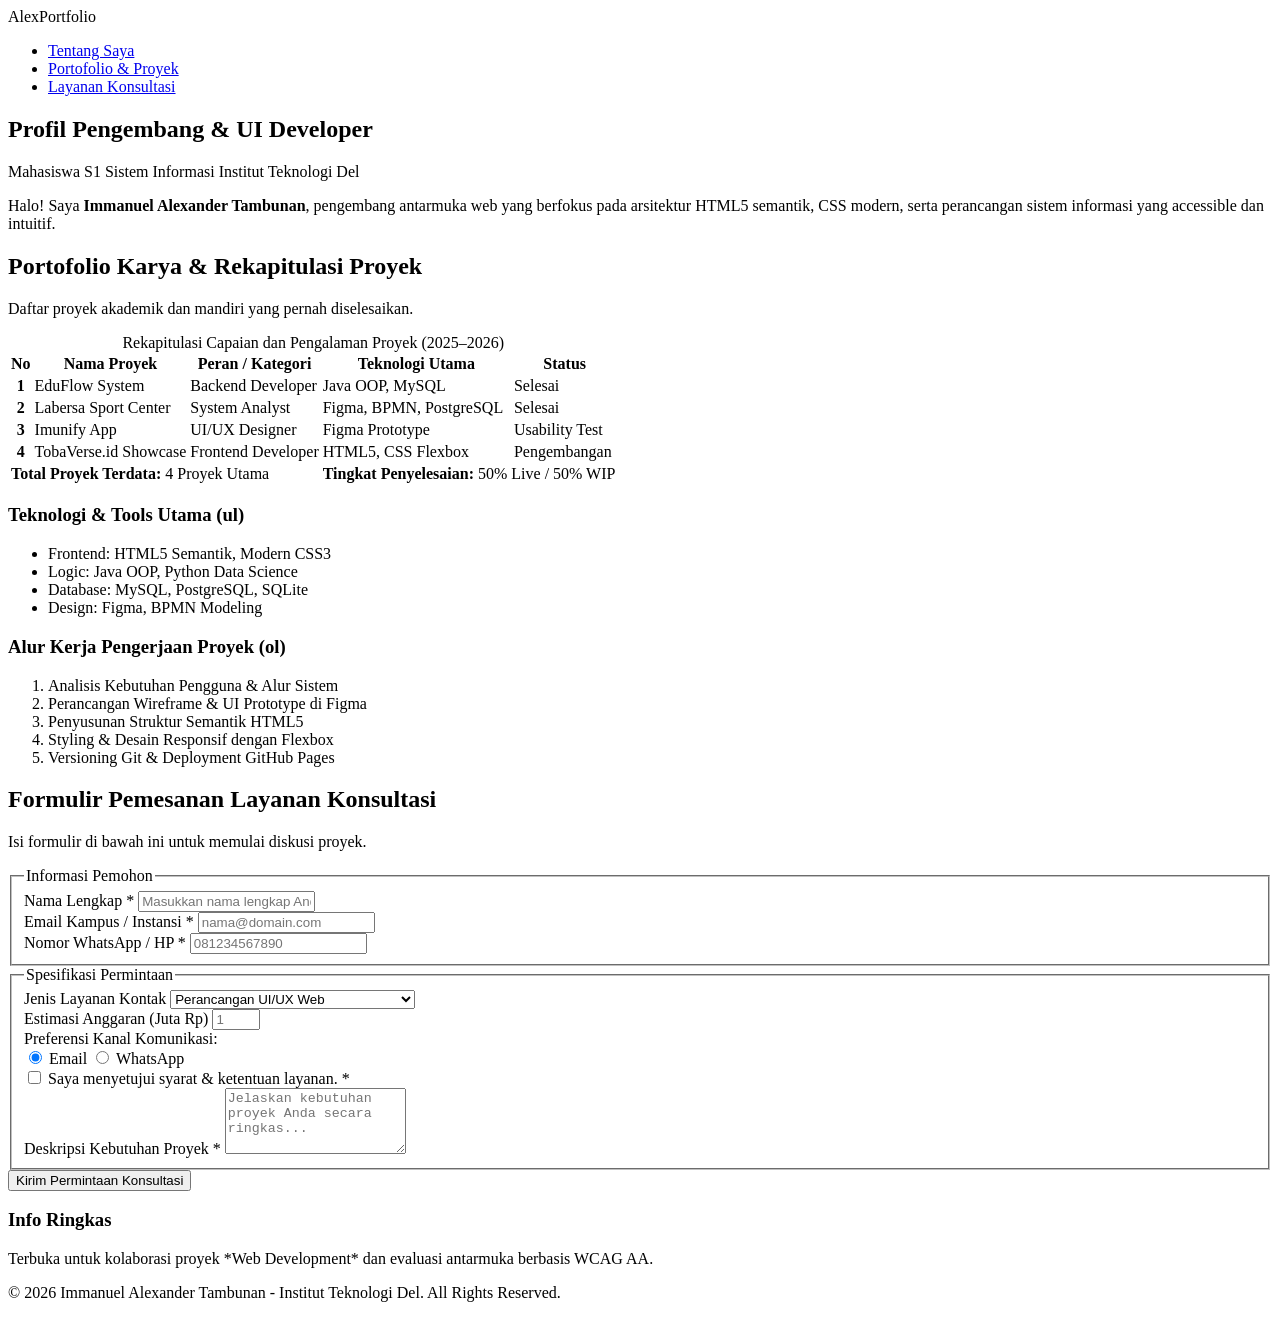
==== tugas/index.html @ 3a01b542 "push" ====
<!DOCTYPE html>
<html lang="id">
<head>
  <meta charset="UTF-8">
  <meta name="viewport" content="width=device-width, initial-scale=1.0">
  <title>Portofolio &amp; Layanan Interaktif | Immanuel Alexander Tambunan</title>
  <link rel="stylesheet" href="style.css">
</head>
<body>

  <!-- HEADER & NAVIGASI SEMANTIK -->
  <header class="main-header">
    <div class="logo">AlexPortfolio</div>
    <nav class="navbar">
      <ul>
        <li><a href="#about">Tentang Saya</a></li>
        <li><a href="#portfolio">Portofolio &amp; Proyek</a></li>
        <li><a href="#services">Layanan Konsultasi</a></li>
      </ul>
    </nav>
  </header>

  <div class="content-wrapper">
    <!-- MAIN CONTENT AREA -->
    <main class="main-content">

      <!-- SECTION 1: TENTANG SAYA -->
      <section id="about" class="section-card">
        <header class="section-header">
          <h1 class="section-title">Profil Pengembang &amp; UI Developer</h1>
          <p class="section-subtitle">Mahasiswa S1 Sistem Informasi Institut Teknologi Del</p>
        </header>
        <div class="about-body">
          <p>Halo! Saya <strong>Immanuel Alexander Tambunan</strong>, pengembang antarmuka web yang berfokus pada arsitektur HTML5 semantik, CSS modern, serta perancangan sistem informasi yang accessible dan intuitif.</p>
        </div>
      </section>

      <!-- SECTION 2: PORTOFOLIO & TABEL SEMANTIK -->
      <section id="portfolio" class="section-card">
        <header class="section-header">
          <h2 class="section-title">Portofolio Karya &amp; Rekapitulasi Proyek</h2>
          <p class="section-subtitle">Daftar proyek akademik dan mandiri yang pernah diselesaikan.</p>
        </header>

        <!-- TABEL DATA SEMANTIK LENGKAP -->
        <div class="table-container">
          <table class="data-table">
            <caption>Rekapitulasi Capaian dan Pengalaman Proyek (2025–2026)</caption>
            <thead>
              <tr>
                <th scope="col" class="col-center">No</th>
                <th scope="col">Nama Proyek</th>
                <th scope="col">Peran / Kategori</th>
                <th scope="col">Teknologi Utama</th>
                <th scope="col" class="col-center">Status</th>
              </tr>
            </thead>
            <tbody>
              <tr>
                <th scope="row" class="col-center">1</th>
                <td class="font-bold">EduFlow System</td>
                <td>Backend Developer</td>
                <td>Java OOP, MySQL</td>
                <td class="col-center"><span class="badge badge-success">Selesai</span></td>
              </tr>
              <tr>
                <th scope="row" class="col-center">2</th>
                <td class="font-bold">Labersa Sport Center</td>
                <td>System Analyst</td>
                <td>Figma, BPMN, PostgreSQL</td>
                <td class="col-center"><span class="badge badge-success">Selesai</span></td>
              </tr>
              <tr>
                <th scope="row" class="col-center">3</th>
                <td class="font-bold">Imunify App</td>
                <td>UI/UX Designer</td>
                <td>Figma Prototype</td>
                <td class="col-center"><span class="badge badge-warning">Usability Test</span></td>
              </tr>
              <tr>
                <th scope="row" class="col-center">4</th>
                <td class="font-bold">TobaVerse.id Showcase</td>
                <td>Frontend Developer</td>
                <td>HTML5, CSS Flexbox</td>
                <td class="col-center"><span class="badge badge-info">Pengembangan</span></td>
              </tr>
            </tbody>
            <tfoot>
              <tr>
                <td colspan="3"><strong>Total Proyek Terdata:</strong> 4 Proyek Utama</td>
                <td colspan="2" class="text-right"><strong>Tingkat Penyelesaian:</strong> 50% Live / 50% WIP</td>
              </tr>
            </tfoot>
          </table>
        </div>

        <!-- DUA JENIS HTML LISTS -->
        <div class="lists-grid">
          <article class="list-card">
            <h3 class="list-title">Teknologi &amp; Tools Utama (ul)</h3>
            <ul class="tech-tags-list">
              <li><span class="tag-cat">Frontend:</span> HTML5 Semantik, Modern CSS3</li>
              <li><span class="tag-cat">Logic:</span> Java OOP, Python Data Science</li>
              <li><span class="tag-cat">Database:</span> MySQL, PostgreSQL, SQLite</li>
              <li><span class="tag-cat">Design:</span> Figma, BPMN Modeling</li>
            </ul>
          </article>

          <article class="list-card">
            <h3 class="list-title">Alur Kerja Pengerjaan Proyek (ol)</h3>
            <ol class="workflow-step-list">
              <li>Analisis Kebutuhan Pengguna &amp; Alur Sistem</li>
              <li>Perancangan Wireframe &amp; UI Prototype di Figma</li>
              <li>Penyusunan Struktur Semantik HTML5</li>
              <li>Styling &amp; Desain Responsif dengan Flexbox</li>
              <li>Versioning Git &amp; Deployment GitHub Pages</li>
            </ol>
          </article>
        </div>
      </section>

      <!-- SECTION 3: FORMULIR LAYANAN ACCESSIBLE (MIN 6 INPUT) -->
      <section id="services" class="section-card">
        <header class="section-header">
          <h2 class="section-title">Formulir Pemesanan Layanan Konsultasi</h2>
          <p class="section-subtitle">Isi formulir di bawah ini untuk memulai diskusi proyek.</p>
        </header>

        <form class="custom-form" action="#" method="POST">
          <!-- Fieldset 1: Data Identitas -->
          <fieldset class="form-fieldset">
            <legend class="form-legend">Informasi Pemohon</legend>

            <div class="form-group">
              <label for="pemohon-nama" class="form-label">Nama Lengkap <span class="req">*</span></label>
              <input type="text" id="pemohon-nama" name="nama" class="form-control" required placeholder="Masukkan nama lengkap Anda">
            </div>

            <div class="form-group">
              <label for="pemohon-email" class="form-label">Email Kampus / Instansi <span class="req">*</span></label>
              <input type="email" id="pemohon-email" name="email" class="form-control" required placeholder="nama@domain.com">
            </div>

            <div class="form-group">
              <label for="pemohon-tel" class="form-label">Nomor WhatsApp / HP <span class="req">*</span></label>
              <input type="tel" id="pemohon-tel" name="telepon" class="form-control" required placeholder="081234567890">
            </div>
          </fieldset>

          <!-- Fieldset 2: Detail Layanan -->
          <fieldset class="form-fieldset">
            <legend class="form-legend">Spesifikasi Permintaan</legend>

            <div class="form-group">
              <label for="layanan-tipe" class="form-label">Jenis Layanan Kontak</label>
              <select id="layanan-tipe" name="tipe_layanan" class="form-control">
                <option value="uiux">Perancangan UI/UX Web</option>
                <option value="frontend">Pengembangan Frontend HTML/CSS</option>
                <option value="audit">Audit Aksesibilitas WCAG 2.2</option>
              </select>
            </div>

            <div class="form-group">
              <label for="layanan-anggaran" class="form-label">Estimasi Anggaran (Juta Rp)</label>
              <input type="number" id="layanan-anggaran" name="anggaran" class="form-control" min="1" max="50" placeholder="1">
            </div>

            <div class="form-group">
              <span class="form-label">Preferensi Kanal Komunikasi:</span>
              <div class="radio-group">
                <label class="inline-label"><input type="radio" name="kanal" value="email" checked> Email</label>
                <label class="inline-label"><input type="radio" name="kanal" value="whatsapp"> WhatsApp</label>
              </div>
            </div>

            <div class="form-group">
              <label class="inline-label checkbox-label">
                <input type="checkbox" name="persetujuan" required> Saya menyetujui syarat &amp; ketentuan layanan. <span class="req">*</span>
              </label>
            </div>

            <div class="form-group">
              <label for="layanan-pesan" class="form-label">Deskripsi Kebutuhan Proyek <span class="req">*</span></label>
              <textarea id="layanan-pesan" name="pesan" rows="4" class="form-control" required placeholder="Jelaskan kebutuhan proyek Anda secara ringkas..."></textarea>
            </div>
          </fieldset>

          <button type="submit" class="btn-submit">Kirim Permintaan Konsultasi</button>
        </form>
      </section>
    </main>

    <!-- ASIDE SIDEBAR -->
    <aside class="sidebar-card">
      <h3 class="sidebar-title">Info Ringkas</h3>
      <p>Terbuka untuk kolaborasi proyek *Web Development* dan evaluasi antarmuka berbasis WCAG AA.</p>
    </aside>
  </div>

  <!-- FOOTER SEMANTIK -->
  <footer class="main-footer">
    <p>&copy; 2026 Immanuel Alexander Tambunan - Institut Teknologi Del. All Rights Reserved.</p>
  </footer>

</body>
</html>
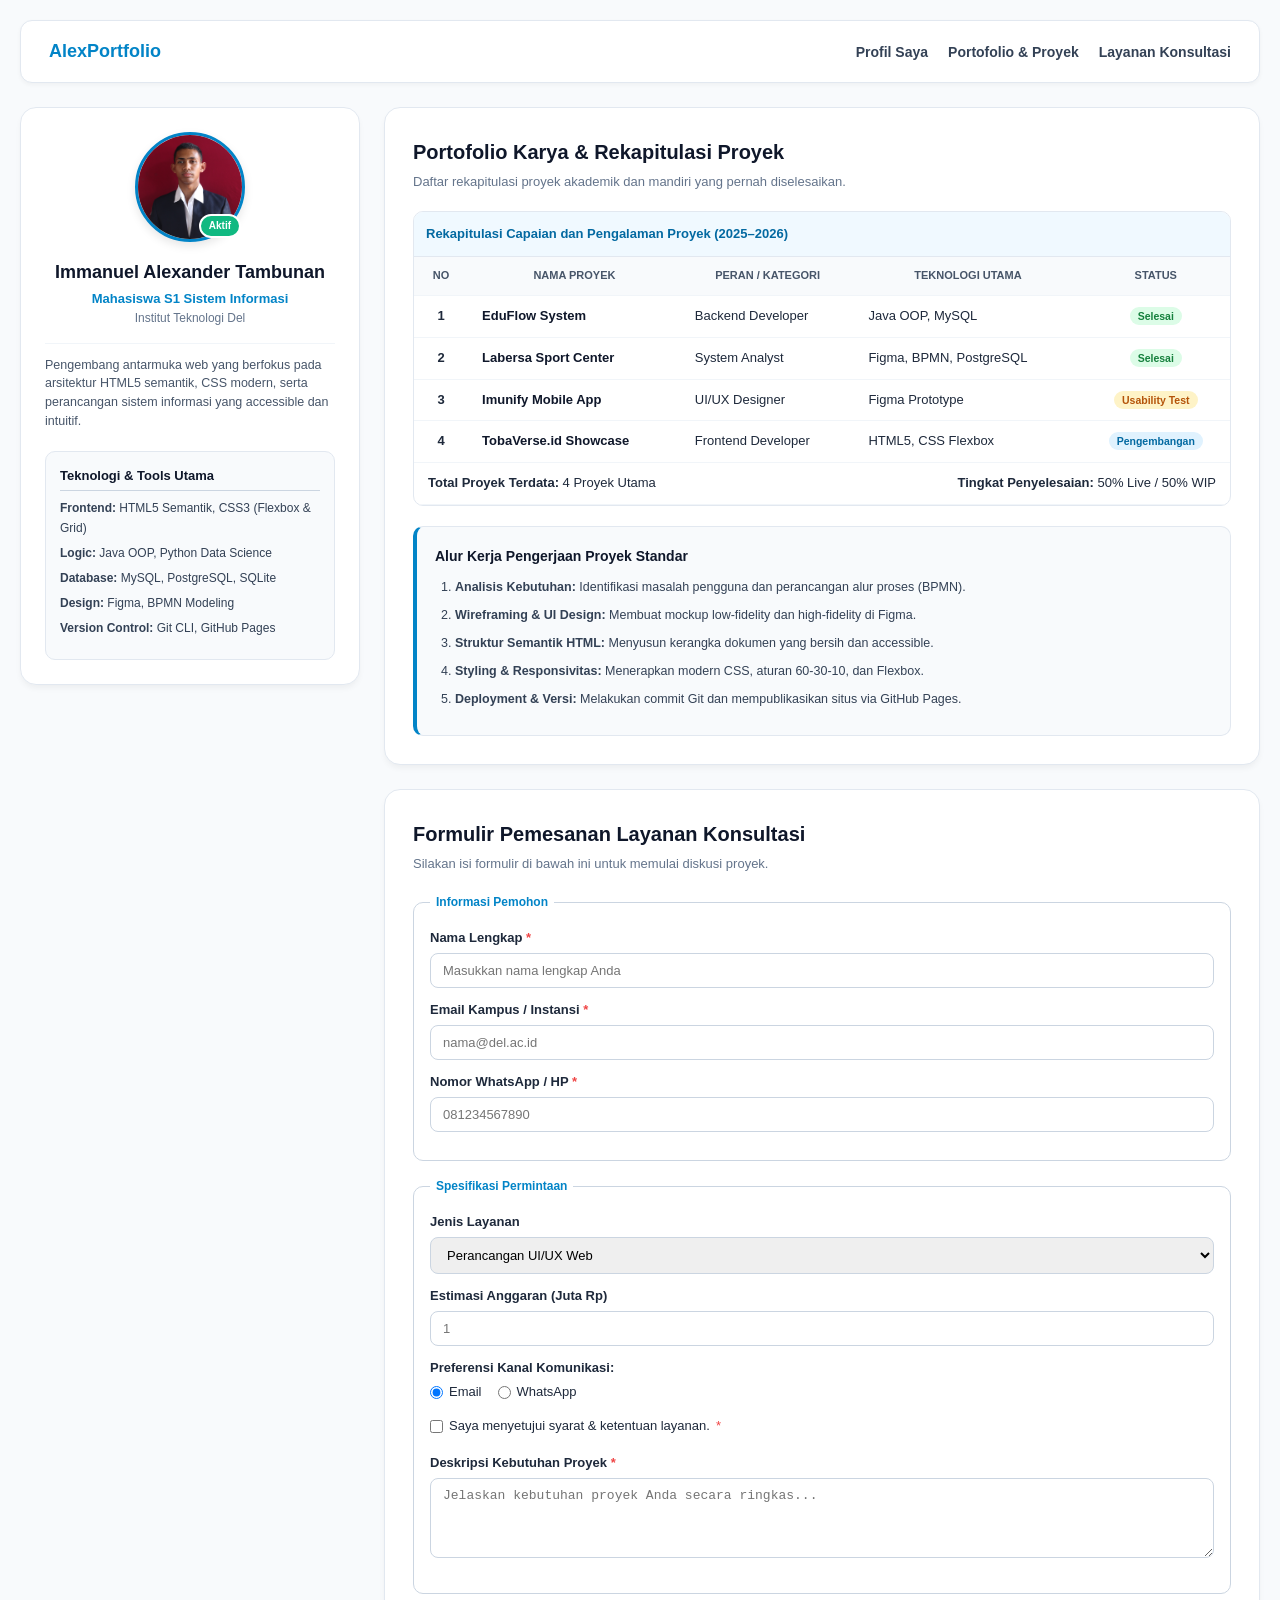
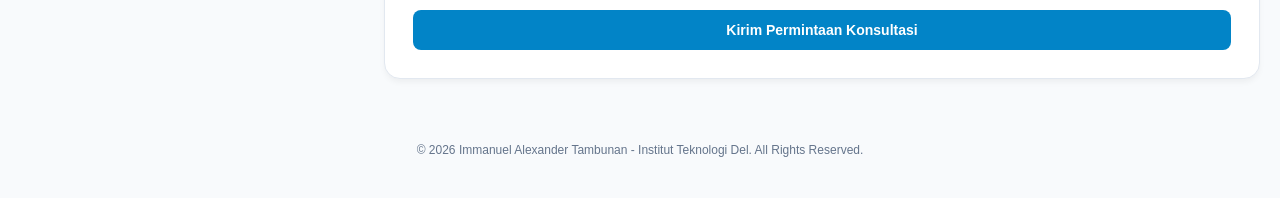
==== commit af45c84f: "push" ====
--- a/tugas/index.html
+++ b/tugas/index.html
@@ -3,7 +3,7 @@
 <head>
   <meta charset="UTF-8">
   <meta name="viewport" content="width=device-width, initial-scale=1.0">
-  <title>Portofolio &amp; Layanan Interaktif | Immanuel Alexander Tambunan</title>
+  <title>Portofolio & Layanan Interaktif | Immanuel Alexander Tambunan</title>
   <link rel="stylesheet" href="style.css">
 </head>
 <body>
@@ -13,36 +13,57 @@
     <div class="logo">AlexPortfolio</div>
     <nav class="navbar">
       <ul>
-        <li><a href="#about">Tentang Saya</a></li>
-        <li><a href="#portfolio">Portofolio &amp; Proyek</a></li>
+        <li><a href="#about">Profil Saya</a></li>
+        <li><a href="#portfolio">Portofolio & Proyek</a></li>
         <li><a href="#services">Layanan Konsultasi</a></li>
       </ul>
     </nav>
   </header>
 
-  <div class="content-wrapper">
-    <!-- MAIN CONTENT AREA -->
+  <!-- DUA KOLOM LAYOUT -->
+  <div class="portfolio-container">
+    
+    <!-- SISI KIRI: PROFIL & FOTO (ASIDE / SIDEBAR) -->
+    <aside id="about" class="profile-sidebar">
+      <div class="profile-card">
+        <div class="profile-avatar-wrapper">
+          <!-- Menggunakan foto dari folder asset -->
+          <img src="../asset/profil.jpg" alt="Foto Profil Immanuel Alexander Tambunan" class="profile-avatar">
+          <span class="status-badge">Aktif</span>
+        </div>
+        <h1 class="profile-name">Immanuel Alexander Tambunan</h1>
+        <p class="profile-role">Mahasiswa S1 Sistem Informasi</p>
+        <p class="profile-inst">Institut Teknologi Del</p>
+        
+        <p class="profile-bio">
+          Pengembang antarmuka web yang berfokus pada arsitektur HTML5 semantik, CSS modern, serta perancangan sistem informasi yang accessible dan intuitif.
+        </p>
+
+        <!-- KEAHLIAN & TOOLS (UNORDERED LIST / ul) -->
+        <div class="profile-skills">
+          <h3 class="skills-title">Teknologi & Tools Utama</h3>
+          <ul class="tech-stack-list">
+            <li><strong>Frontend:</strong> HTML5 Semantik, CSS3 (Flexbox & Grid)</li>
+            <li><strong>Logic:</strong> Java OOP, Python Data Science</li>
+            <li><strong>Database:</strong> MySQL, PostgreSQL, SQLite</li>
+            <li><strong>Design:</strong> Figma, BPMN Modeling</li>
+            <li><strong>Version Control:</strong> Git CLI, GitHub Pages</li>
+          </ul>
+        </div>
+      </div>
+    </aside>
+
+    <!-- SISI KANAN: PORTOFOLIO & REKAPITULASI PROYEK (MAIN CONTENT) -->
     <main class="main-content">
-
-      <!-- SECTION 1: TENTANG SAYA -->
-      <section id="about" class="section-card">
-        <header class="section-header">
-          <h1 class="section-title">Profil Pengembang &amp; UI Developer</h1>
-          <p class="section-subtitle">Mahasiswa S1 Sistem Informasi Institut Teknologi Del</p>
-        </header>
-        <div class="about-body">
-          <p>Halo! Saya <strong>Immanuel Alexander Tambunan</strong>, pengembang antarmuka web yang berfokus pada arsitektur HTML5 semantik, CSS modern, serta perancangan sistem informasi yang accessible dan intuitif.</p>
-        </div>
-      </section>
-
-      <!-- SECTION 2: PORTOFOLIO & TABEL SEMANTIK -->
+      
+      <!-- SECTION PORTOFOLIO & TABEL -->
       <section id="portfolio" class="section-card">
         <header class="section-header">
-          <h2 class="section-title">Portofolio Karya &amp; Rekapitulasi Proyek</h2>
-          <p class="section-subtitle">Daftar proyek akademik dan mandiri yang pernah diselesaikan.</p>
+          <h2 class="section-title">Portofolio Karya & Rekapitulasi Proyek</h2>
+          <p class="section-subtitle">Daftar rekapitulasi proyek akademik dan mandiri yang pernah diselesaikan.</p>
         </header>
 
-        <!-- TABEL DATA SEMANTIK LENGKAP -->
+        <!-- TABEL SEMANTIK LENGKAP -->
         <div class="table-container">
           <table class="data-table">
             <caption>Rekapitulasi Capaian dan Pengalaman Proyek (2025–2026)</caption>
@@ -72,7 +93,7 @@
               </tr>
               <tr>
                 <th scope="row" class="col-center">3</th>
-                <td class="font-bold">Imunify App</td>
+                <td class="font-bold">Imunify Mobile App</td>
                 <td>UI/UX Designer</td>
                 <td>Figma Prototype</td>
                 <td class="col-center"><span class="badge badge-warning">Usability Test</span></td>
@@ -94,40 +115,27 @@
           </table>
         </div>
 
-        <!-- DUA JENIS HTML LISTS -->
-        <div class="lists-grid">
-          <article class="list-card">
-            <h3 class="list-title">Teknologi &amp; Tools Utama (ul)</h3>
-            <ul class="tech-tags-list">
-              <li><span class="tag-cat">Frontend:</span> HTML5 Semantik, Modern CSS3</li>
-              <li><span class="tag-cat">Logic:</span> Java OOP, Python Data Science</li>
-              <li><span class="tag-cat">Database:</span> MySQL, PostgreSQL, SQLite</li>
-              <li><span class="tag-cat">Design:</span> Figma, BPMN Modeling</li>
-            </ul>
-          </article>
-
-          <article class="list-card">
-            <h3 class="list-title">Alur Kerja Pengerjaan Proyek (ol)</h3>
-            <ol class="workflow-step-list">
-              <li>Analisis Kebutuhan Pengguna &amp; Alur Sistem</li>
-              <li>Perancangan Wireframe &amp; UI Prototype di Figma</li>
-              <li>Penyusunan Struktur Semantik HTML5</li>
-              <li>Styling &amp; Desain Responsif dengan Flexbox</li>
-              <li>Versioning Git &amp; Deployment GitHub Pages</li>
-            </ol>
-          </article>
+        <!-- ALUR KERJA PENGERJAAN PROYEK (ORDERED LIST / ol) -->
+        <div class="workflow-card">
+          <h3 class="workflow-title">Alur Kerja Pengerjaan Proyek Standar</h3>
+          <ol class="workflow-step-list">
+            <li><strong>Analisis Kebutuhan:</strong> Identifikasi masalah pengguna dan perancangan alur proses (BPMN).</li>
+            <li><strong>Wireframing & UI Design:</strong> Membuat mockup low-fidelity dan high-fidelity di Figma.</li>
+            <li><strong>Struktur Semantik HTML:</strong> Menyusun kerangka dokumen yang bersih dan accessible.</li>
+            <li><strong>Styling & Responsivitas:</strong> Menerapkan modern CSS, aturan 60-30-10, dan Flexbox.</li>
+            <li><strong>Deployment & Versi:</strong> Melakukan commit Git dan mempublikasikan situs via GitHub Pages.</li>
+          </ol>
         </div>
       </section>
 
-      <!-- SECTION 3: FORMULIR LAYANAN ACCESSIBLE (MIN 6 INPUT) -->
+      <!-- SECTION FORMULIR LAYANAN -->
       <section id="services" class="section-card">
         <header class="section-header">
           <h2 class="section-title">Formulir Pemesanan Layanan Konsultasi</h2>
-          <p class="section-subtitle">Isi formulir di bawah ini untuk memulai diskusi proyek.</p>
+          <p class="section-subtitle">Silakan isi formulir di bawah ini untuk memulai diskusi proyek.</p>
         </header>
 
         <form class="custom-form" action="#" method="POST">
-          <!-- Fieldset 1: Data Identitas -->
           <fieldset class="form-fieldset">
             <legend class="form-legend">Informasi Pemohon</legend>
 
@@ -138,7 +146,7 @@
 
             <div class="form-group">
               <label for="pemohon-email" class="form-label">Email Kampus / Instansi <span class="req">*</span></label>
-              <input type="email" id="pemohon-email" name="email" class="form-control" required placeholder="nama@domain.com">
+              <input type="email" id="pemohon-email" name="email" class="form-control" required placeholder="nama@del.ac.id">
             </div>
 
             <div class="form-group">
@@ -147,12 +155,11 @@
             </div>
           </fieldset>
 
-          <!-- Fieldset 2: Detail Layanan -->
           <fieldset class="form-fieldset">
             <legend class="form-legend">Spesifikasi Permintaan</legend>
 
             <div class="form-group">
-              <label for="layanan-tipe" class="form-label">Jenis Layanan Kontak</label>
+              <label for="layanan-tipe" class="form-label">Jenis Layanan</label>
               <select id="layanan-tipe" name="tipe_layanan" class="form-control">
                 <option value="uiux">Perancangan UI/UX Web</option>
                 <option value="frontend">Pengembangan Frontend HTML/CSS</option>
@@ -175,7 +182,7 @@
 
             <div class="form-group">
               <label class="inline-label checkbox-label">
-                <input type="checkbox" name="persetujuan" required> Saya menyetujui syarat &amp; ketentuan layanan. <span class="req">*</span>
+                <input type="checkbox" name="persetujuan" required> Saya menyetujui syarat & ketentuan layanan. <span class="req">*</span>
               </label>
             </div>
 
@@ -188,13 +195,8 @@
           <button type="submit" class="btn-submit">Kirim Permintaan Konsultasi</button>
         </form>
       </section>
+
     </main>
-
-    <!-- ASIDE SIDEBAR -->
-    <aside class="sidebar-card">
-      <h3 class="sidebar-title">Info Ringkas</h3>
-      <p>Terbuka untuk kolaborasi proyek *Web Development* dan evaluasi antarmuka berbasis WCAG AA.</p>
-    </aside>
   </div>
 
   <!-- FOOTER SEMANTIK -->
--- a/tugas/style.css
+++ b/tugas/style.css
@@ -0,0 +1,354 @@
+/* 1. Universal Reset */
+*, *::before, *::after {
+  box-sizing: border-box;
+  margin: 0;
+  padding: 0;
+}
+
+body {
+  font-family: 'Segoe UI', Roboto, Helvetica, Arial, sans-serif;
+  line-height: 1.6;
+  background-color: #f8fafc; /* Dominan 60% */
+  color: #1e293b;            /* Teks 30% */
+  padding: 20px;
+}
+
+/* 2. Header & Navigasi */
+.main-header {
+  display: flex;
+  justify-content: space-between;
+  align-items: center;
+  background-color: #ffffff;
+  padding: 16px 28px;
+  border-radius: 12px;
+  border: 1px solid #e2e8f0;
+  box-shadow: 0 2px 4px rgba(0, 0, 0, 0.04);
+  margin-bottom: 24px;
+}
+
+.logo {
+  font-size: 18px;
+  font-weight: 800;
+  color: #0284c7; /* Aksen 10% */
+}
+
+.navbar ul {
+  display: flex;
+  gap: 20px;
+  list-style: none;
+}
+
+.navbar a {
+  text-decoration: none;
+  color: #334155;
+  font-weight: 600;
+  font-size: 14px;
+  transition: color 0.2s ease;
+}
+
+.navbar a:hover {
+  color: #0284c7;
+}
+
+/* 3. Portfolio Container Layout (Kiri: Profil, Kanan: Konten Utama) */
+.portfolio-container {
+  display: flex;
+  gap: 24px;
+  align-items: flex-start;
+}
+
+/* --- SIDEBAR KIRI (PROFIL) --- */
+.profile-sidebar {
+  flex: 1;
+  min-width: 300px;
+  max-width: 340px;
+  position: sticky;
+  top: 20px;
+}
+
+.profile-card {
+  background: #ffffff;
+  padding: 24px;
+  border-radius: 16px;
+  border: 1px solid #e2e8f0;
+  box-shadow: 0 4px 6px -1px rgba(0, 0, 0, 0.05);
+  text-align: center;
+}
+
+.profile-avatar-wrapper {
+  position: relative;
+  width: 110px;
+  height: 110px;
+  margin: 0 auto 16px auto;
+}
+
+.profile-avatar {
+  width: 100%;
+  height: 100%;
+  border-radius: 50%;
+  object-fit: cover;
+  border: 3px solid #0284c7;
+  box-shadow: 0 4px 10px rgba(0, 0, 0, 0.1);
+}
+
+.status-badge {
+  position: absolute;
+  bottom: 4px;
+  right: 4px;
+  background-color: #10b981;
+  color: #ffffff;
+  font-size: 10px;
+  font-weight: 700;
+  padding: 2px 8px;
+  border-radius: 12px;
+  border: 2px solid #ffffff;
+}
+
+.profile-name {
+  font-size: 18px;
+  font-weight: 700;
+  color: #0f172a;
+  margin-bottom: 2px;
+}
+
+.profile-role {
+  font-size: 13px;
+  font-weight: 600;
+  color: #0284c7;
+}
+
+.profile-inst {
+  font-size: 12px;
+  color: #64748b;
+  margin-bottom: 14px;
+}
+
+.profile-bio {
+  font-size: 12.5px;
+  color: #475569;
+  line-height: 1.5;
+  margin-bottom: 20px;
+  text-align: left;
+  padding-top: 12px;
+  border-top: 1px solid #f1f5f9;
+}
+
+.profile-skills {
+  text-align: left;
+  background-color: #f8fafc;
+  padding: 14px;
+  border-radius: 10px;
+  border: 1px solid #e2e8f0;
+}
+
+.skills-title {
+  font-size: 13px;
+  color: #0f172a;
+  margin-bottom: 8px;
+  border-bottom: 1px solid #cbd5e1;
+  padding-bottom: 4px;
+}
+
+.tech-stack-list {
+  list-style: none;
+  font-size: 12px;
+  color: #334155;
+  padding: 0;
+}
+
+.tech-stack-list li {
+  margin-bottom: 6px;
+}
+
+/* --- KONTEN UTAMA KANAN --- */
+.main-content {
+  flex: 2.5;
+}
+
+.section-card {
+  background: #ffffff;
+  padding: 28px;
+  border-radius: 16px;
+  border: 1px solid #e2e8f0;
+  box-shadow: 0 4px 6px -1px rgba(0, 0, 0, 0.05);
+  margin-bottom: 24px;
+}
+
+.section-title {
+  font-size: 20px;
+  color: #0f172a;
+  margin-bottom: 4px;
+}
+
+.section-subtitle {
+  font-size: 13px;
+  color: #64748b;
+  margin-bottom: 18px;
+}
+
+/* 4. Tabel Semantik */
+.table-container {
+  overflow-x: auto;
+  margin-bottom: 20px;
+  border-radius: 10px;
+  border: 1px solid #e2e8f0;
+}
+
+.data-table {
+  width: 100%;
+  border-collapse: collapse;
+  font-size: 13px;
+}
+
+.data-table caption {
+  padding: 12px;
+  font-weight: 700;
+  color: #0369a1;
+  background: #f0f9ff;
+  border-bottom: 1px solid #e2e8f0;
+  text-align: left;
+}
+
+.data-table th, .data-table td {
+  padding: 10px 14px;
+  border-bottom: 1px solid #f1f5f9;
+}
+
+.data-table thead th {
+  background-color: #f8fafc;
+  color: #475569;
+  font-size: 11px;
+  text-transform: uppercase;
+}
+
+.col-center { text-align: center; }
+.text-right { text-align: right; }
+.font-bold { font-weight: 600; color: #0f172a; }
+
+.badge {
+  padding: 3px 8px;
+  font-size: 10.5px;
+  font-weight: 700;
+  border-radius: 12px;
+}
+.badge-success { background: #dcfce7; color: #15803d; }
+.badge-warning { background: #fef3c7; color: #b45309; }
+.badge-info { background: #e0f2fe; color: #0369a1; }
+
+/* 5. Workflow Ordered List Card */
+.workflow-card {
+  background-color: #f8fafc;
+  padding: 18px;
+  border-radius: 10px;
+  border: 1px solid #e2e8f0;
+  border-left: 4px solid #0284c7;
+}
+
+.workflow-title {
+  font-size: 14px;
+  color: #0f172a;
+  margin-bottom: 10px;
+}
+
+.workflow-step-list {
+  padding-left: 20px;
+  font-size: 12.5px;
+  color: #334155;
+}
+
+.workflow-step-list li {
+  margin-bottom: 8px;
+}
+
+/* 6. Form Controls & Accessibility */
+.form-fieldset {
+  border: 1px solid #cbd5e1;
+  border-radius: 10px;
+  padding: 16px;
+  margin-bottom: 16px;
+}
+
+.form-legend {
+  font-size: 12px;
+  font-weight: 700;
+  color: #0284c7;
+  padding: 0 6px;
+}
+
+.form-group { margin-bottom: 12px; }
+
+.form-label {
+  display: block;
+  font-size: 13px;
+  font-weight: 600;
+  margin-bottom: 4px;
+}
+
+.inline-label {
+  display: inline-flex;
+  align-items: center;
+  gap: 6px;
+  font-size: 13px;
+  cursor: pointer;
+}
+
+.radio-group { display: flex; gap: 16px; margin-top: 4px; }
+
+.form-control {
+  width: 100%;
+  padding: 9px 12px;
+  font-size: 13px;
+  border: 1.5px solid #cbd5e1;
+  border-radius: 8px;
+}
+
+.form-control:focus {
+  outline: none;
+  border-color: #0284c7;
+  box-shadow: 0 0 0 3.5px rgba(2, 132, 199, 0.18);
+}
+
+.req { color: #ef4444; }
+
+.btn-submit {
+  width: 100%;
+  background-color: #0284c7;
+  color: #ffffff;
+  border: none;
+  padding: 12px;
+  font-size: 14px;
+  font-weight: 600;
+  border-radius: 8px;
+  cursor: pointer;
+  transition: background 0.2s ease;
+}
+
+.btn-submit:hover {
+  background-color: #0369a1;
+}
+
+/* 7. Footer */
+.main-footer {
+  text-align: center;
+  padding: 18px;
+  font-size: 12px;
+  color: #64748b;
+  margin-top: 20px;
+}
+
+/* 8. Responsivitas Layar HP */
+@media (max-width: 868px) {
+  .portfolio-container {
+    flex-direction: column;
+  }
+  .profile-sidebar {
+    max-width: 100%;
+    width: 100%;
+    position: static;
+  }
+  .main-header {
+    flex-direction: column;
+    gap: 12px;
+    text-align: center;
+  }
+}
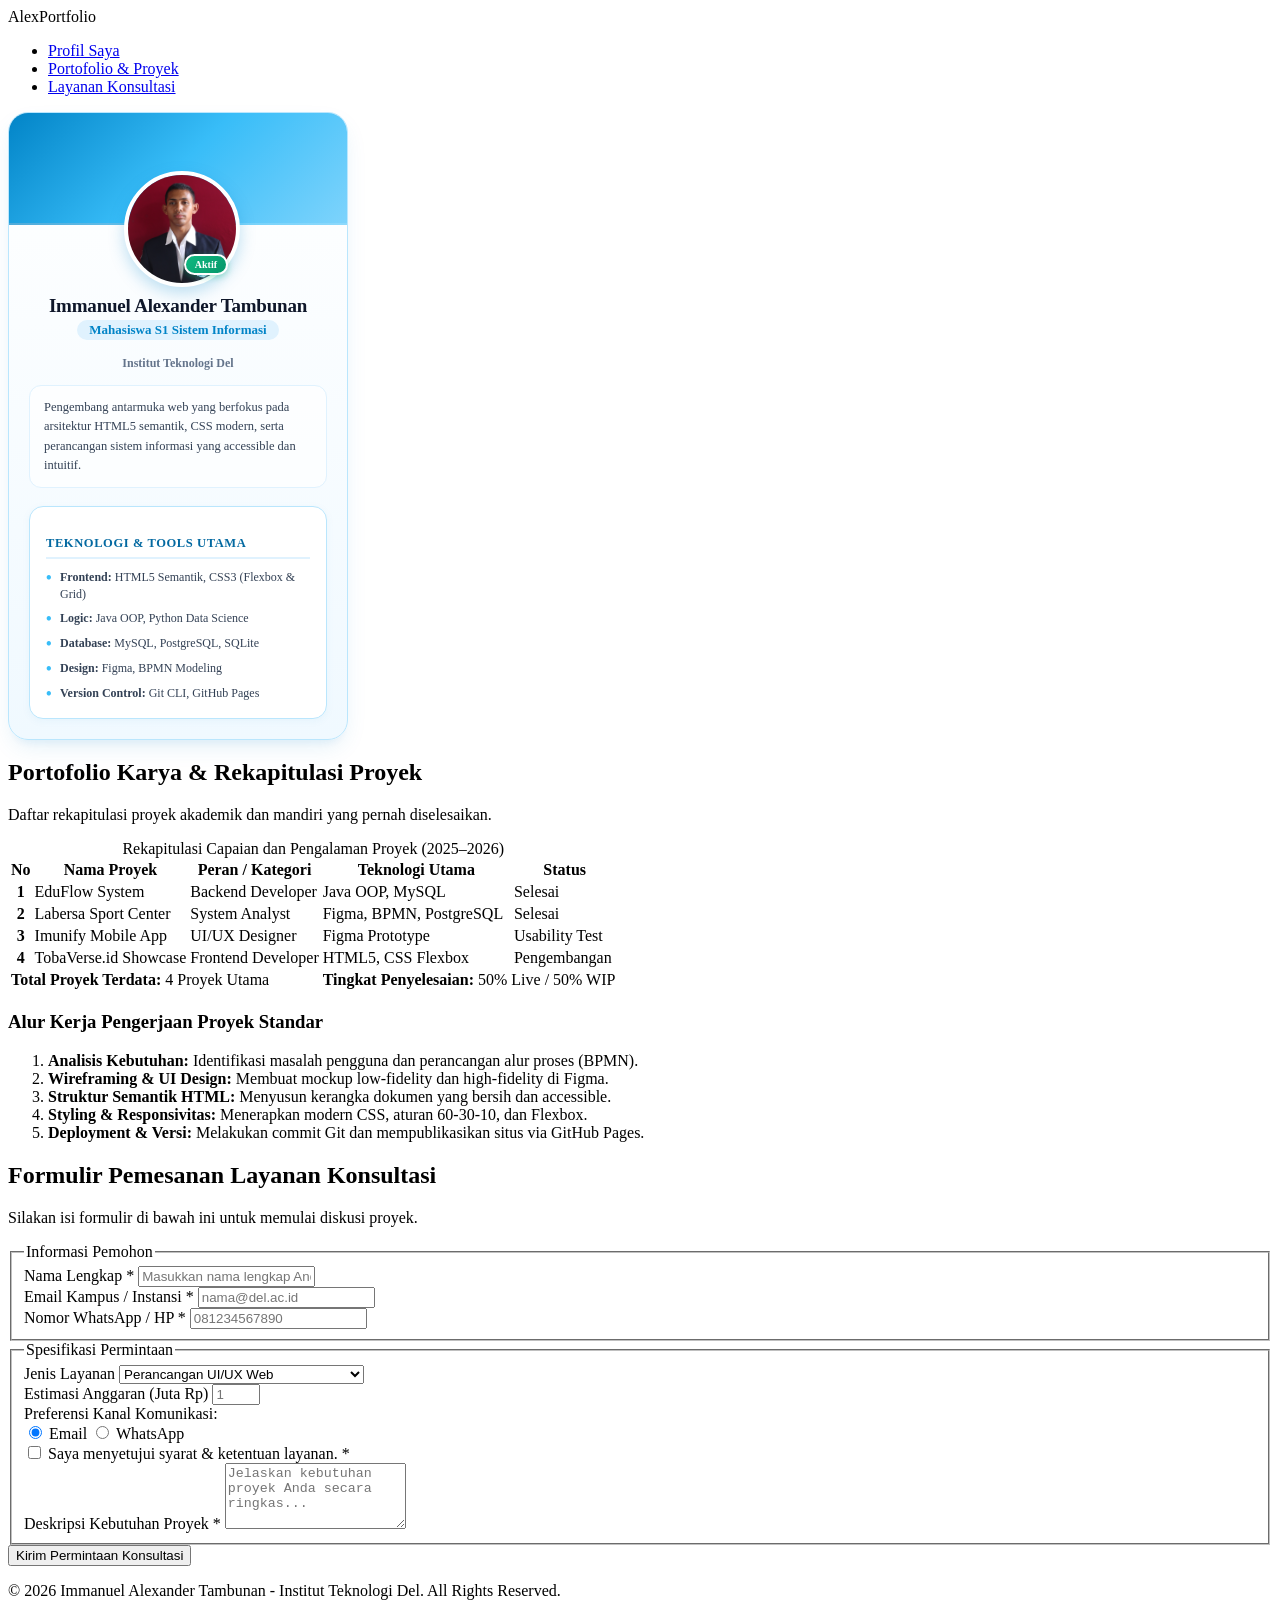
==== commit ff6fc3f2: "push" ====
--- a/tugas/index.html
+++ b/tugas/index.html
@@ -31,25 +31,26 @@
           <img src="../asset/profil.jpg" alt="Foto Profil Immanuel Alexander Tambunan" class="profile-avatar">
           <span class="status-badge">Aktif</span>
         </div>
-        <h1 class="profile-name">Immanuel Alexander Tambunan</h1>
-        <p class="profile-role">Mahasiswa S1 Sistem Informasi</p>
-        <p class="profile-inst">Institut Teknologi Del</p>
-        
-        <p class="profile-bio">
-          Pengembang antarmuka web yang berfokus pada arsitektur HTML5 semantik, CSS modern, serta perancangan sistem informasi yang accessible dan intuitif.
-        </p>
-
-        <!-- KEAHLIAN & TOOLS (UNORDERED LIST / ul) -->
-        <div class="profile-skills">
-          <h3 class="skills-title">Teknologi & Tools Utama</h3>
-          <ul class="tech-stack-list">
-            <li><strong>Frontend:</strong> HTML5 Semantik, CSS3 (Flexbox & Grid)</li>
-            <li><strong>Logic:</strong> Java OOP, Python Data Science</li>
-            <li><strong>Database:</strong> MySQL, PostgreSQL, SQLite</li>
-            <li><strong>Design:</strong> Figma, BPMN Modeling</li>
-            <li><strong>Version Control:</strong> Git CLI, GitHub Pages</li>
-          </ul>
-        </div>
+<div class="profile-card-content">
+      <h1 class="profile-name">Immanuel Alexander Tambunan</h1>
+      <span class="profile-role">Mahasiswa S1 Sistem Informasi</span>
+      <p class="profile-inst">Institut Teknologi Del</p>
+      
+      <p class="profile-bio">
+        Pengembang antarmuka web yang berfokus pada arsitektur HTML5 semantik, CSS modern, serta perancangan sistem informasi yang accessible dan intuitif.
+      </p>
+
+      <div class="profile-skills">
+        <h3 class="skills-title">Teknologi &amp; Tools Utama</h3>
+        <ul class="tech-stack-list">
+          <li><strong>Frontend:</strong> HTML5 Semantik, CSS3 (Flexbox &amp; Grid)</li>
+          <li><strong>Logic:</strong> Java OOP, Python Data Science</li>
+          <li><strong>Database:</strong> MySQL, PostgreSQL, SQLite</li>
+          <li><strong>Design:</strong> Figma, BPMN Modeling</li>
+          <li><strong>Version Control:</strong> Git CLI, GitHub Pages</li>
+        </ul>
+      </div>
+    </div>
       </div>
     </aside>
 
--- a/tugas/style.css
+++ b/tugas/style.css
@@ -1,63 +1,7 @@
-/* 1. Universal Reset */
-*, *::before, *::after {
-  box-sizing: border-box;
-  margin: 0;
-  padding: 0;
-}
+/* ==========================================
+   ENHANCED PROFILE CARD (GRADIENT & MODERN BLUE)
+   ========================================== */
 
-body {
-  font-family: 'Segoe UI', Roboto, Helvetica, Arial, sans-serif;
-  line-height: 1.6;
-  background-color: #f8fafc; /* Dominan 60% */
-  color: #1e293b;            /* Teks 30% */
-  padding: 20px;
-}
-
-/* 2. Header & Navigasi */
-.main-header {
-  display: flex;
-  justify-content: space-between;
-  align-items: center;
-  background-color: #ffffff;
-  padding: 16px 28px;
-  border-radius: 12px;
-  border: 1px solid #e2e8f0;
-  box-shadow: 0 2px 4px rgba(0, 0, 0, 0.04);
-  margin-bottom: 24px;
-}
-
-.logo {
-  font-size: 18px;
-  font-weight: 800;
-  color: #0284c7; /* Aksen 10% */
-}
-
-.navbar ul {
-  display: flex;
-  gap: 20px;
-  list-style: none;
-}
-
-.navbar a {
-  text-decoration: none;
-  color: #334155;
-  font-weight: 600;
-  font-size: 14px;
-  transition: color 0.2s ease;
-}
-
-.navbar a:hover {
-  color: #0284c7;
-}
-
-/* 3. Portfolio Container Layout (Kiri: Profil, Kanan: Konten Utama) */
-.portfolio-container {
-  display: flex;
-  gap: 24px;
-  align-items: flex-start;
-}
-
-/* --- SIDEBAR KIRI (PROFIL) --- */
 .profile-sidebar {
   flex: 1;
   min-width: 300px;
@@ -66,20 +10,38 @@
   top: 20px;
 }
 
+/* Container Utama Kartu Profil */
 .profile-card {
-  background: #ffffff;
-  padding: 24px;
-  border-radius: 16px;
-  border: 1px solid #e2e8f0;
-  box-shadow: 0 4px 6px -1px rgba(0, 0, 0, 0.05);
+  background: linear-gradient(180deg, #ffffff 0%, #f0f9ff 100%); /* Latar gradien lembut ke biru muda */
+  border-radius: 20px;
+  border: 1px solid #bae6fd;
+  box-shadow: 0 10px 25px -5px rgba(2, 132, 199, 0.12), 0 8px 10px -6px rgba(2, 132, 199, 0.08);
+  overflow: hidden;
   text-align: center;
+  position: relative;
+  transition: transform 0.3s ease, box-shadow 0.3s ease;
 }
 
+.profile-card:hover {
+  transform: translateY(-4px);
+  box-shadow: 0 15px 30px -5px rgba(2, 132, 199, 0.2);
+}
+
+/* Banner Header Gradasi Biru Muda Interaktif */
+.profile-card::before {
+  content: "";
+  display: block;
+  height: 110px;
+  background: linear-gradient(135deg, #0284c7 0%, #38bdf8 50%, #7dd3fc 100%);
+  border-bottom: 2px solid rgba(255, 255, 255, 0.3);
+}
+
+/* Avatar Foto Profil Overlap Banner */
 .profile-avatar-wrapper {
   position: relative;
-  width: 110px;
-  height: 110px;
-  margin: 0 auto 16px auto;
+  width: 108px;
+  height: 108px;
+  margin: -54px auto 14px auto; /* Menaikkan foto ke atas banner */
 }
 
 .profile-avatar {
@@ -87,66 +49,88 @@
   height: 100%;
   border-radius: 50%;
   object-fit: cover;
-  border: 3px solid #0284c7;
-  box-shadow: 0 4px 10px rgba(0, 0, 0, 0.1);
+  border: 4px solid #ffffff;
+  box-shadow: 0 6px 16px rgba(2, 132, 199, 0.25);
+  background-color: #ffffff;
 }
 
+/* Badge Status Aktif Glowing */
 .status-badge {
   position: absolute;
   bottom: 4px;
   right: 4px;
-  background-color: #10b981;
+  background: linear-gradient(135deg, #10b981 0%, #059669 100%);
   color: #ffffff;
   font-size: 10px;
   font-weight: 700;
-  padding: 2px 8px;
+  padding: 3px 9px;
   border-radius: 12px;
   border: 2px solid #ffffff;
+  box-shadow: 0 2px 6px rgba(16, 185, 129, 0.4);
+}
+
+/* Detail Teks Nama & Profesi */
+.profile-card-content {
+  padding: 0 20px 20px 20px;
 }
 
 .profile-name {
-  font-size: 18px;
-  font-weight: 700;
+  font-size: 19px;
+  font-weight: 800;
   color: #0f172a;
-  margin-bottom: 2px;
+  margin-bottom: 3px;
+  letter-spacing: -0.2px;
 }
 
 .profile-role {
   font-size: 13px;
-  font-weight: 600;
+  font-weight: 700;
   color: #0284c7;
+  background: #e0f2fe;
+  display: inline-block;
+  padding: 2px 12px;
+  border-radius: 20px;
+  margin-bottom: 4px;
 }
 
 .profile-inst {
   font-size: 12px;
   color: #64748b;
+  font-weight: 600;
   margin-bottom: 14px;
 }
 
 .profile-bio {
   font-size: 12.5px;
-  color: #475569;
-  line-height: 1.5;
-  margin-bottom: 20px;
+  color: #334155;
+  line-height: 1.55;
+  margin-bottom: 18px;
   text-align: left;
-  padding-top: 12px;
-  border-top: 1px solid #f1f5f9;
+  padding: 12px 14px;
+  background-color: rgba(255, 255, 255, 0.7);
+  border-radius: 12px;
+  border: 1px solid #e0f2fe;
 }
 
+/* Kotak Keahlian (Skills Section) */
 .profile-skills {
   text-align: left;
-  background-color: #f8fafc;
-  padding: 14px;
-  border-radius: 10px;
-  border: 1px solid #e2e8f0;
+  background: #ffffff;
+  padding: 16px;
+  border-radius: 14px;
+  border: 1px solid #bae6fd;
+  box-shadow: 0 2px 8px rgba(2, 132, 199, 0.05);
 }
 
 .skills-title {
-  font-size: 13px;
-  color: #0f172a;
-  margin-bottom: 8px;
-  border-bottom: 1px solid #cbd5e1;
-  padding-bottom: 4px;
+  font-size: 12.5px;
+  font-weight: 700;
+  text-transform: uppercase;
+  letter-spacing: 0.6px;
+  color: #0369a1;
+  margin-bottom: 10px;
+  border-bottom: 2px solid #e0f2fe;
+  padding-bottom: 6px;
 }
 
 .tech-stack-list {
@@ -154,201 +138,26 @@
   font-size: 12px;
   color: #334155;
   padding: 0;
+  margin: 0;
 }
 
 .tech-stack-list li {
-  margin-bottom: 6px;
+  margin-bottom: 8px;
+  padding-left: 14px;
+  position: relative;
+  line-height: 1.4;
 }
 
-/* --- KONTEN UTAMA KANAN --- */
-.main-content {
-  flex: 2.5;
+.tech-stack-list li::before {
+  content: "•";
+  color: #38bdf8;
+  font-weight: bold;
+  font-size: 16px;
+  position: absolute;
+  left: 0;
+  top: -2px;
 }
 
-.section-card {
-  background: #ffffff;
-  padding: 28px;
-  border-radius: 16px;
-  border: 1px solid #e2e8f0;
-  box-shadow: 0 4px 6px -1px rgba(0, 0, 0, 0.05);
-  margin-bottom: 24px;
-}
-
-.section-title {
-  font-size: 20px;
-  color: #0f172a;
-  margin-bottom: 4px;
-}
-
-.section-subtitle {
-  font-size: 13px;
-  color: #64748b;
-  margin-bottom: 18px;
-}
-
-/* 4. Tabel Semantik */
-.table-container {
-  overflow-x: auto;
-  margin-bottom: 20px;
-  border-radius: 10px;
-  border: 1px solid #e2e8f0;
-}
-
-.data-table {
-  width: 100%;
-  border-collapse: collapse;
-  font-size: 13px;
-}
-
-.data-table caption {
-  padding: 12px;
-  font-weight: 700;
-  color: #0369a1;
-  background: #f0f9ff;
-  border-bottom: 1px solid #e2e8f0;
-  text-align: left;
-}
-
-.data-table th, .data-table td {
-  padding: 10px 14px;
-  border-bottom: 1px solid #f1f5f9;
-}
-
-.data-table thead th {
-  background-color: #f8fafc;
-  color: #475569;
-  font-size: 11px;
-  text-transform: uppercase;
-}
-
-.col-center { text-align: center; }
-.text-right { text-align: right; }
-.font-bold { font-weight: 600; color: #0f172a; }
-
-.badge {
-  padding: 3px 8px;
-  font-size: 10.5px;
-  font-weight: 700;
-  border-radius: 12px;
-}
-.badge-success { background: #dcfce7; color: #15803d; }
-.badge-warning { background: #fef3c7; color: #b45309; }
-.badge-info { background: #e0f2fe; color: #0369a1; }
-
-/* 5. Workflow Ordered List Card */
-.workflow-card {
-  background-color: #f8fafc;
-  padding: 18px;
-  border-radius: 10px;
-  border: 1px solid #e2e8f0;
-  border-left: 4px solid #0284c7;
-}
-
-.workflow-title {
-  font-size: 14px;
-  color: #0f172a;
-  margin-bottom: 10px;
-}
-
-.workflow-step-list {
-  padding-left: 20px;
-  font-size: 12.5px;
-  color: #334155;
-}
-
-.workflow-step-list li {
-  margin-bottom: 8px;
-}
-
-/* 6. Form Controls & Accessibility */
-.form-fieldset {
-  border: 1px solid #cbd5e1;
-  border-radius: 10px;
-  padding: 16px;
-  margin-bottom: 16px;
-}
-
-.form-legend {
-  font-size: 12px;
-  font-weight: 700;
-  color: #0284c7;
-  padding: 0 6px;
-}
-
-.form-group { margin-bottom: 12px; }
-
-.form-label {
-  display: block;
-  font-size: 13px;
-  font-weight: 600;
-  margin-bottom: 4px;
-}
-
-.inline-label {
-  display: inline-flex;
-  align-items: center;
-  gap: 6px;
-  font-size: 13px;
-  cursor: pointer;
-}
-
-.radio-group { display: flex; gap: 16px; margin-top: 4px; }
-
-.form-control {
-  width: 100%;
-  padding: 9px 12px;
-  font-size: 13px;
-  border: 1.5px solid #cbd5e1;
-  border-radius: 8px;
-}
-
-.form-control:focus {
-  outline: none;
-  border-color: #0284c7;
-  box-shadow: 0 0 0 3.5px rgba(2, 132, 199, 0.18);
-}
-
-.req { color: #ef4444; }
-
-.btn-submit {
-  width: 100%;
-  background-color: #0284c7;
-  color: #ffffff;
-  border: none;
-  padding: 12px;
-  font-size: 14px;
-  font-weight: 600;
-  border-radius: 8px;
-  cursor: pointer;
-  transition: background 0.2s ease;
-}
-
-.btn-submit:hover {
-  background-color: #0369a1;
-}
-
-/* 7. Footer */
-.main-footer {
-  text-align: center;
-  padding: 18px;
-  font-size: 12px;
-  color: #64748b;
-  margin-top: 20px;
-}
-
-/* 8. Responsivitas Layar HP */
-@media (max-width: 868px) {
-  .portfolio-container {
-    flex-direction: column;
-  }
-  .profile-sidebar {
-    max-width: 100%;
-    width: 100%;
-    position: static;
-  }
-  .main-header {
-    flex-direction: column;
-    gap: 12px;
-    text-align: center;
-  }
+.tech-stack-list li:last-child {
+  margin-bottom: 0;
 }
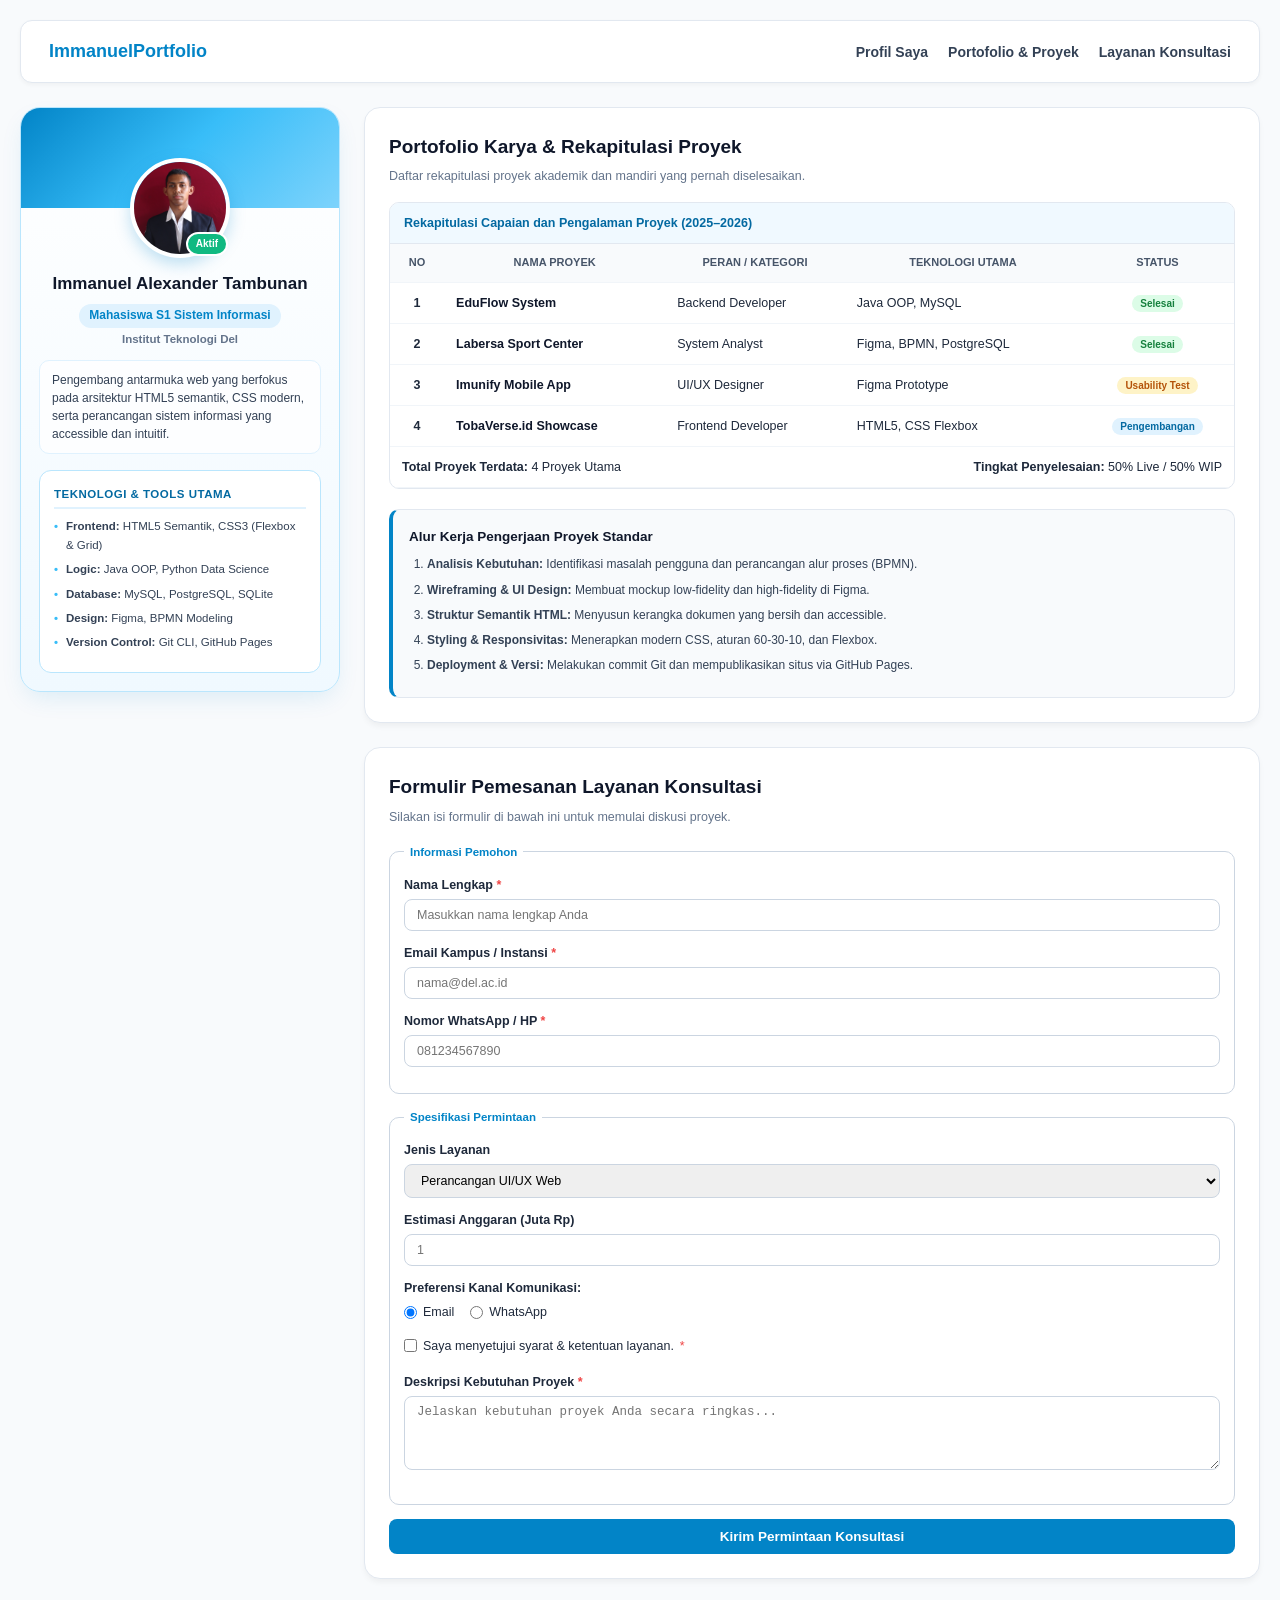
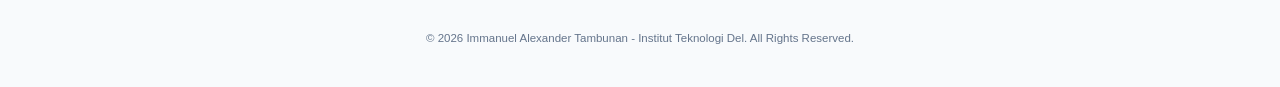
==== commit f24052ad: "push" ====
--- a/tugas/index.html
+++ b/tugas/index.html
@@ -3,68 +3,68 @@
 <head>
   <meta charset="UTF-8">
   <meta name="viewport" content="width=device-width, initial-scale=1.0">
-  <title>Portofolio & Layanan Interaktif | Immanuel Alexander Tambunan</title>
+  <title>Portofolio &amp; Layanan Interaktif | Immanuel Alexander Tambunan</title>
+  <!-- Pastikan hubungan file CSS benar -->
   <link rel="stylesheet" href="style.css">
 </head>
 <body>
 
   <!-- HEADER & NAVIGASI SEMANTIK -->
   <header class="main-header">
-    <div class="logo">AlexPortfolio</div>
+    <div class="logo">ImmanuelPortfolio</div>
     <nav class="navbar">
       <ul>
         <li><a href="#about">Profil Saya</a></li>
-        <li><a href="#portfolio">Portofolio & Proyek</a></li>
+        <li><a href="#portfolio">Portofolio &amp; Proyek</a></li>
         <li><a href="#services">Layanan Konsultasi</a></li>
       </ul>
     </nav>
   </header>
 
-  <!-- DUA KOLOM LAYOUT -->
+  <!-- WADAH UTAMA (FLEXBOX SIDE-BY-SIDE) -->
   <div class="portfolio-container">
     
-    <!-- SISI KIRI: PROFIL & FOTO (ASIDE / SIDEBAR) -->
+    <!-- SISI KIRI: KARTU PROFIL (ASIDE) -->
     <aside id="about" class="profile-sidebar">
       <div class="profile-card">
         <div class="profile-avatar-wrapper">
-          <!-- Menggunakan foto dari folder asset -->
           <img src="../asset/profil.jpg" alt="Foto Profil Immanuel Alexander Tambunan" class="profile-avatar">
           <span class="status-badge">Aktif</span>
         </div>
-<div class="profile-card-content">
-      <h1 class="profile-name">Immanuel Alexander Tambunan</h1>
-      <span class="profile-role">Mahasiswa S1 Sistem Informasi</span>
-      <p class="profile-inst">Institut Teknologi Del</p>
-      
-      <p class="profile-bio">
-        Pengembang antarmuka web yang berfokus pada arsitektur HTML5 semantik, CSS modern, serta perancangan sistem informasi yang accessible dan intuitif.
-      </p>
-
-      <div class="profile-skills">
-        <h3 class="skills-title">Teknologi &amp; Tools Utama</h3>
-        <ul class="tech-stack-list">
-          <li><strong>Frontend:</strong> HTML5 Semantik, CSS3 (Flexbox &amp; Grid)</li>
-          <li><strong>Logic:</strong> Java OOP, Python Data Science</li>
-          <li><strong>Database:</strong> MySQL, PostgreSQL, SQLite</li>
-          <li><strong>Design:</strong> Figma, BPMN Modeling</li>
-          <li><strong>Version Control:</strong> Git CLI, GitHub Pages</li>
-        </ul>
-      </div>
-    </div>
+
+        <div class="profile-card-content">
+          <h1 class="profile-name">Immanuel Alexander Tambunan</h1>
+          <span class="profile-role">Mahasiswa S1 Sistem Informasi</span>
+          <p class="profile-inst">Institut Teknologi Del</p>
+          
+          <p class="profile-bio">
+            Pengembang antarmuka web yang berfokus pada arsitektur HTML5 semantik, CSS modern, serta perancangan sistem informasi yang accessible dan intuitif.
+          </p>
+
+          <div class="profile-skills">
+            <h3 class="skills-title">Teknologi &amp; Tools Utama</h3>
+            <ul class="tech-stack-list">
+              <li><strong>Frontend:</strong> HTML5 Semantik, CSS3 (Flexbox &amp; Grid)</li>
+              <li><strong>Logic:</strong> Java OOP, Python Data Science</li>
+              <li><strong>Database:</strong> MySQL, PostgreSQL, SQLite</li>
+              <li><strong>Design:</strong> Figma, BPMN Modeling</li>
+              <li><strong>Version Control:</strong> Git CLI, GitHub Pages</li>
+            </ul>
+          </div>
+        </div>
       </div>
     </aside>
 
-    <!-- SISI KANAN: PORTOFOLIO & REKAPITULASI PROYEK (MAIN CONTENT) -->
+    <!-- SISI KANAN: KONTEN UTAMA (MAIN) -->
     <main class="main-content">
       
-      <!-- SECTION PORTOFOLIO & TABEL -->
+      <!-- PORTOFOLIO & TABEL -->
       <section id="portfolio" class="section-card">
         <header class="section-header">
-          <h2 class="section-title">Portofolio Karya & Rekapitulasi Proyek</h2>
+          <h2 class="section-title">Portofolio Karya &amp; Rekapitulasi Proyek</h2>
           <p class="section-subtitle">Daftar rekapitulasi proyek akademik dan mandiri yang pernah diselesaikan.</p>
         </header>
 
-        <!-- TABEL SEMANTIK LENGKAP -->
         <div class="table-container">
           <table class="data-table">
             <caption>Rekapitulasi Capaian dan Pengalaman Proyek (2025–2026)</caption>
@@ -116,20 +116,19 @@
           </table>
         </div>
 
-        <!-- ALUR KERJA PENGERJAAN PROYEK (ORDERED LIST / ol) -->
         <div class="workflow-card">
           <h3 class="workflow-title">Alur Kerja Pengerjaan Proyek Standar</h3>
           <ol class="workflow-step-list">
             <li><strong>Analisis Kebutuhan:</strong> Identifikasi masalah pengguna dan perancangan alur proses (BPMN).</li>
-            <li><strong>Wireframing & UI Design:</strong> Membuat mockup low-fidelity dan high-fidelity di Figma.</li>
+            <li><strong>Wireframing &amp; UI Design:</strong> Membuat mockup low-fidelity dan high-fidelity di Figma.</li>
             <li><strong>Struktur Semantik HTML:</strong> Menyusun kerangka dokumen yang bersih dan accessible.</li>
-            <li><strong>Styling & Responsivitas:</strong> Menerapkan modern CSS, aturan 60-30-10, dan Flexbox.</li>
-            <li><strong>Deployment & Versi:</strong> Melakukan commit Git dan mempublikasikan situs via GitHub Pages.</li>
+            <li><strong>Styling &amp; Responsivitas:</strong> Menerapkan modern CSS, aturan 60-30-10, dan Flexbox.</li>
+            <li><strong>Deployment &amp; Versi:</strong> Melakukan commit Git dan mempublikasikan situs via GitHub Pages.</li>
           </ol>
         </div>
       </section>
 
-      <!-- SECTION FORMULIR LAYANAN -->
+      <!-- FORMULIR LAYANAN -->
       <section id="services" class="section-card">
         <header class="section-header">
           <h2 class="section-title">Formulir Pemesanan Layanan Konsultasi</h2>
@@ -183,7 +182,7 @@
 
             <div class="form-group">
               <label class="inline-label checkbox-label">
-                <input type="checkbox" name="persetujuan" required> Saya menyetujui syarat & ketentuan layanan. <span class="req">*</span>
+                <input type="checkbox" name="persetujuan" required> Saya menyetujui syarat &amp; ketentuan layanan. <span class="req">*</span>
               </label>
             </div>
 
@@ -200,7 +199,6 @@
     </main>
   </div>
 
-  <!-- FOOTER SEMANTIK -->
   <footer class="main-footer">
     <p>&copy; 2026 Immanuel Alexander Tambunan - Institut Teknologi Del. All Rights Reserved.</p>
   </footer>
--- a/tugas/style.css
+++ b/tugas/style.css
@@ -1,47 +1,94 @@
-/* ==========================================
-   ENHANCED PROFILE CARD (GRADIENT & MODERN BLUE)
-   ========================================== */
-
+/* 1. UNIVERSAL RESET & FONTS */
+*, *::before, *::after {
+  box-sizing: border-box;
+  margin: 0;
+  padding: 0;
+}
+
+body {
+  font-family: -apple-system, BlinkMacSystemFont, "Segoe UI", Roboto, "Helvetica Neue", Arial, sans-serif !important;
+  line-height: 1.6;
+  background-color: #f8fafc;
+  color: #1e293b;
+  padding: 20px;
+}
+
+/* 2. HEADER & NAVIGASI */
+.main-header {
+  display: flex;
+  justify-content: space-between;
+  align-items: center;
+  background-color: #ffffff;
+  padding: 16px 28px;
+  border-radius: 12px;
+  border: 1px solid #e2e8f0;
+  box-shadow: 0 2px 4px rgba(0, 0, 0, 0.04);
+  margin-bottom: 24px;
+}
+
+.logo {
+  font-size: 18px;
+  font-weight: 800;
+  color: #0284c7;
+}
+
+.navbar ul {
+  display: flex;
+  gap: 20px;
+  list-style: none;
+}
+
+.navbar a {
+  text-decoration: none;
+  color: #334155;
+  font-weight: 600;
+  font-size: 14px;
+  transition: color 0.2s ease;
+}
+
+.navbar a:hover {
+  color: #0284c7;
+}
+
+/* 3. LAYOUT UTAMA (2 KOLOM FLEXBOX) */
+.portfolio-container {
+  display: flex !important;
+  flex-direction: row !important;
+  gap: 24px !important;
+  align-items: flex-start !important;
+  width: 100%;
+}
+
+/* --- SIDEBAR PROFIL (KIRI) --- */
 .profile-sidebar {
-  flex: 1;
-  min-width: 300px;
-  max-width: 340px;
+  flex: 0 0 320px !important; /* Mengunci lebar kolom profil */
+  width: 320px !important;
   position: sticky;
   top: 20px;
 }
 
-/* Container Utama Kartu Profil */
 .profile-card {
-  background: linear-gradient(180deg, #ffffff 0%, #f0f9ff 100%); /* Latar gradien lembut ke biru muda */
+  background: linear-gradient(180deg, #ffffff 0%, #f0f9ff 100%);
   border-radius: 20px;
   border: 1px solid #bae6fd;
-  box-shadow: 0 10px 25px -5px rgba(2, 132, 199, 0.12), 0 8px 10px -6px rgba(2, 132, 199, 0.08);
+  box-shadow: 0 10px 25px -5px rgba(2, 132, 199, 0.12);
   overflow: hidden;
   text-align: center;
   position: relative;
-  transition: transform 0.3s ease, box-shadow 0.3s ease;
-}
-
-.profile-card:hover {
-  transform: translateY(-4px);
-  box-shadow: 0 15px 30px -5px rgba(2, 132, 199, 0.2);
-}
-
-/* Banner Header Gradasi Biru Muda Interaktif */
+}
+
 .profile-card::before {
   content: "";
   display: block;
-  height: 110px;
+  height: 100px;
   background: linear-gradient(135deg, #0284c7 0%, #38bdf8 50%, #7dd3fc 100%);
-  border-bottom: 2px solid rgba(255, 255, 255, 0.3);
-}
-
-/* Avatar Foto Profil Overlap Banner */
+}
+
 .profile-avatar-wrapper {
   position: relative;
-  width: 108px;
-  height: 108px;
-  margin: -54px auto 14px auto; /* Menaikkan foto ke atas banner */
+  width: 100px;
+  height: 100px;
+  margin: -50px auto 12px auto;
 }
 
 .profile-avatar {
@@ -54,110 +101,273 @@
   background-color: #ffffff;
 }
 
-/* Badge Status Aktif Glowing */
 .status-badge {
   position: absolute;
-  bottom: 4px;
-  right: 4px;
-  background: linear-gradient(135deg, #10b981 0%, #059669 100%);
+  bottom: 2px;
+  right: 2px;
+  background: #10b981;
   color: #ffffff;
   font-size: 10px;
   font-weight: 700;
-  padding: 3px 9px;
+  padding: 2px 8px;
   border-radius: 12px;
   border: 2px solid #ffffff;
-  box-shadow: 0 2px 6px rgba(16, 185, 129, 0.4);
-}
-
-/* Detail Teks Nama & Profesi */
+}
+
 .profile-card-content {
-  padding: 0 20px 20px 20px;
+  padding: 0 18px 18px 18px;
 }
 
 .profile-name {
-  font-size: 19px;
+  font-size: 17px;
   font-weight: 800;
   color: #0f172a;
-  margin-bottom: 3px;
-  letter-spacing: -0.2px;
+  margin-bottom: 4px;
 }
 
 .profile-role {
-  font-size: 13px;
+  font-size: 12px;
   font-weight: 700;
   color: #0284c7;
   background: #e0f2fe;
   display: inline-block;
-  padding: 2px 12px;
-  border-radius: 20px;
-  margin-bottom: 4px;
+  padding: 2px 10px;
+  border-radius: 16px;
+  margin-bottom: 2px;
 }
 
 .profile-inst {
-  font-size: 12px;
+  font-size: 11.5px;
   color: #64748b;
   font-weight: 600;
-  margin-bottom: 14px;
+  margin-bottom: 12px;
 }
 
 .profile-bio {
-  font-size: 12.5px;
+  font-size: 12px;
   color: #334155;
-  line-height: 1.55;
-  margin-bottom: 18px;
+  line-height: 1.5;
+  margin-bottom: 16px;
   text-align: left;
-  padding: 12px 14px;
-  background-color: rgba(255, 255, 255, 0.7);
-  border-radius: 12px;
+  padding: 10px 12px;
+  background-color: rgba(255, 255, 255, 0.8);
+  border-radius: 10px;
   border: 1px solid #e0f2fe;
 }
 
-/* Kotak Keahlian (Skills Section) */
 .profile-skills {
   text-align: left;
   background: #ffffff;
-  padding: 16px;
-  border-radius: 14px;
+  padding: 14px;
+  border-radius: 12px;
   border: 1px solid #bae6fd;
-  box-shadow: 0 2px 8px rgba(2, 132, 199, 0.05);
 }
 
 .skills-title {
-  font-size: 12.5px;
+  font-size: 11.5px;
   font-weight: 700;
   text-transform: uppercase;
-  letter-spacing: 0.6px;
+  letter-spacing: 0.5px;
   color: #0369a1;
-  margin-bottom: 10px;
+  margin-bottom: 8px;
   border-bottom: 2px solid #e0f2fe;
-  padding-bottom: 6px;
+  padding-bottom: 4px;
 }
 
 .tech-stack-list {
   list-style: none;
-  font-size: 12px;
+  font-size: 11.5px;
   color: #334155;
   padding: 0;
-  margin: 0;
 }
 
 .tech-stack-list li {
-  margin-bottom: 8px;
-  padding-left: 14px;
+  margin-bottom: 6px;
+  padding-left: 12px;
   position: relative;
-  line-height: 1.4;
 }
 
 .tech-stack-list li::before {
   content: "•";
   color: #38bdf8;
   font-weight: bold;
-  font-size: 16px;
   position: absolute;
   left: 0;
-  top: -2px;
-}
-
-.tech-stack-list li:last-child {
-  margin-bottom: 0;
+}
+
+/* --- KONTEN UTAMA (KANAN) --- */
+.main-content {
+  flex: 1 !important;
+  min-width: 0; /* Mencegah overflow flex child */
+}
+
+.section-card {
+  background: #ffffff;
+  padding: 24px;
+  border-radius: 16px;
+  border: 1px solid #e2e8f0;
+  box-shadow: 0 4px 6px -1px rgba(0, 0, 0, 0.05);
+  margin-bottom: 24px;
+}
+
+.section-title {
+  font-size: 19px;
+  color: #0f172a;
+  margin-bottom: 4px;
+}
+
+.section-subtitle {
+  font-size: 12.5px;
+  color: #64748b;
+  margin-bottom: 16px;
+}
+
+/* TABEL STYLING */
+.table-container {
+  overflow-x: auto;
+  margin-bottom: 20px;
+  border-radius: 10px;
+  border: 1px solid #e2e8f0;
+}
+
+.data-table {
+  width: 100%;
+  border-collapse: collapse;
+  font-size: 12.5px;
+}
+
+.data-table caption {
+  padding: 10px 14px;
+  font-weight: 700;
+  color: #0369a1;
+  background: #f0f9ff;
+  border-bottom: 1px solid #e2e8f0;
+  text-align: left;
+}
+
+.data-table th, .data-table td {
+  padding: 10px 12px;
+  border-bottom: 1px solid #f1f5f9;
+}
+
+.data-table thead th {
+  background-color: #f8fafc;
+  color: #475569;
+  font-size: 11px;
+  text-transform: uppercase;
+}
+
+.col-center { text-align: center; }
+.text-right { text-align: right; }
+.font-bold { font-weight: 600; color: #0f172a; }
+
+.badge {
+  padding: 3px 8px;
+  font-size: 10px;
+  font-weight: 700;
+  border-radius: 12px;
+}
+.badge-success { background: #dcfce7; color: #15803d; }
+.badge-warning { background: #fef3c7; color: #b45309; }
+.badge-info { background: #e0f2fe; color: #0369a1; }
+
+/* WORKFLOW STYLING */
+.workflow-card {
+  background-color: #f8fafc;
+  padding: 16px;
+  border-radius: 10px;
+  border: 1px solid #e2e8f0;
+  border-left: 4px solid #0284c7;
+}
+
+.workflow-title {
+  font-size: 13.5px;
+  color: #0f172a;
+  margin-bottom: 8px;
+}
+
+.workflow-step-list {
+  padding-left: 18px;
+  font-size: 12px;
+  color: #334155;
+}
+
+.workflow-step-list li {
+  margin-bottom: 6px;
+}
+
+/* FORM STYLING */
+.form-fieldset {
+  border: 1px solid #cbd5e1;
+  border-radius: 10px;
+  padding: 14px;
+  margin-bottom: 14px;
+}
+
+.form-legend {
+  font-size: 11.5px;
+  font-weight: 700;
+  color: #0284c7;
+  padding: 0 6px;
+}
+
+.form-group { margin-bottom: 12px; }
+
+.form-label {
+  display: block;
+  font-size: 12.5px;
+  font-weight: 600;
+  margin-bottom: 4px;
+}
+
+.inline-label {
+  display: inline-flex;
+  align-items: center;
+  gap: 6px;
+  font-size: 12.5px;
+  cursor: pointer;
+}
+
+.radio-group { display: flex; gap: 16px; margin-top: 4px; }
+
+.form-control {
+  width: 100%;
+  padding: 8px 12px;
+  font-size: 12.5px;
+  border: 1.5px solid #cbd5e1;
+  border-radius: 8px;
+}
+
+.form-control:focus {
+  outline: none;
+  border-color: #0284c7;
+  box-shadow: 0 0 0 3px rgba(2, 132, 199, 0.18);
+}
+
+.req { color: #ef4444; }
+
+.btn-submit {
+  width: 100%;
+  background-color: #0284c7;
+  color: #ffffff;
+  border: none;
+  padding: 10px;
+  font-size: 13.5px;
+  font-weight: 600;
+  border-radius: 8px;
+  cursor: pointer;
+  transition: background 0.2s ease;
+}
+
+.btn-submit:hover {
+  background-color: #0369a1;
+}
+
+/* FOOTER */
+.main-footer {
+  text-align: center;
+  padding: 16px;
+  font-size: 11.5px;
+  color: #64748b;
+  margin-top: 10px;
 }
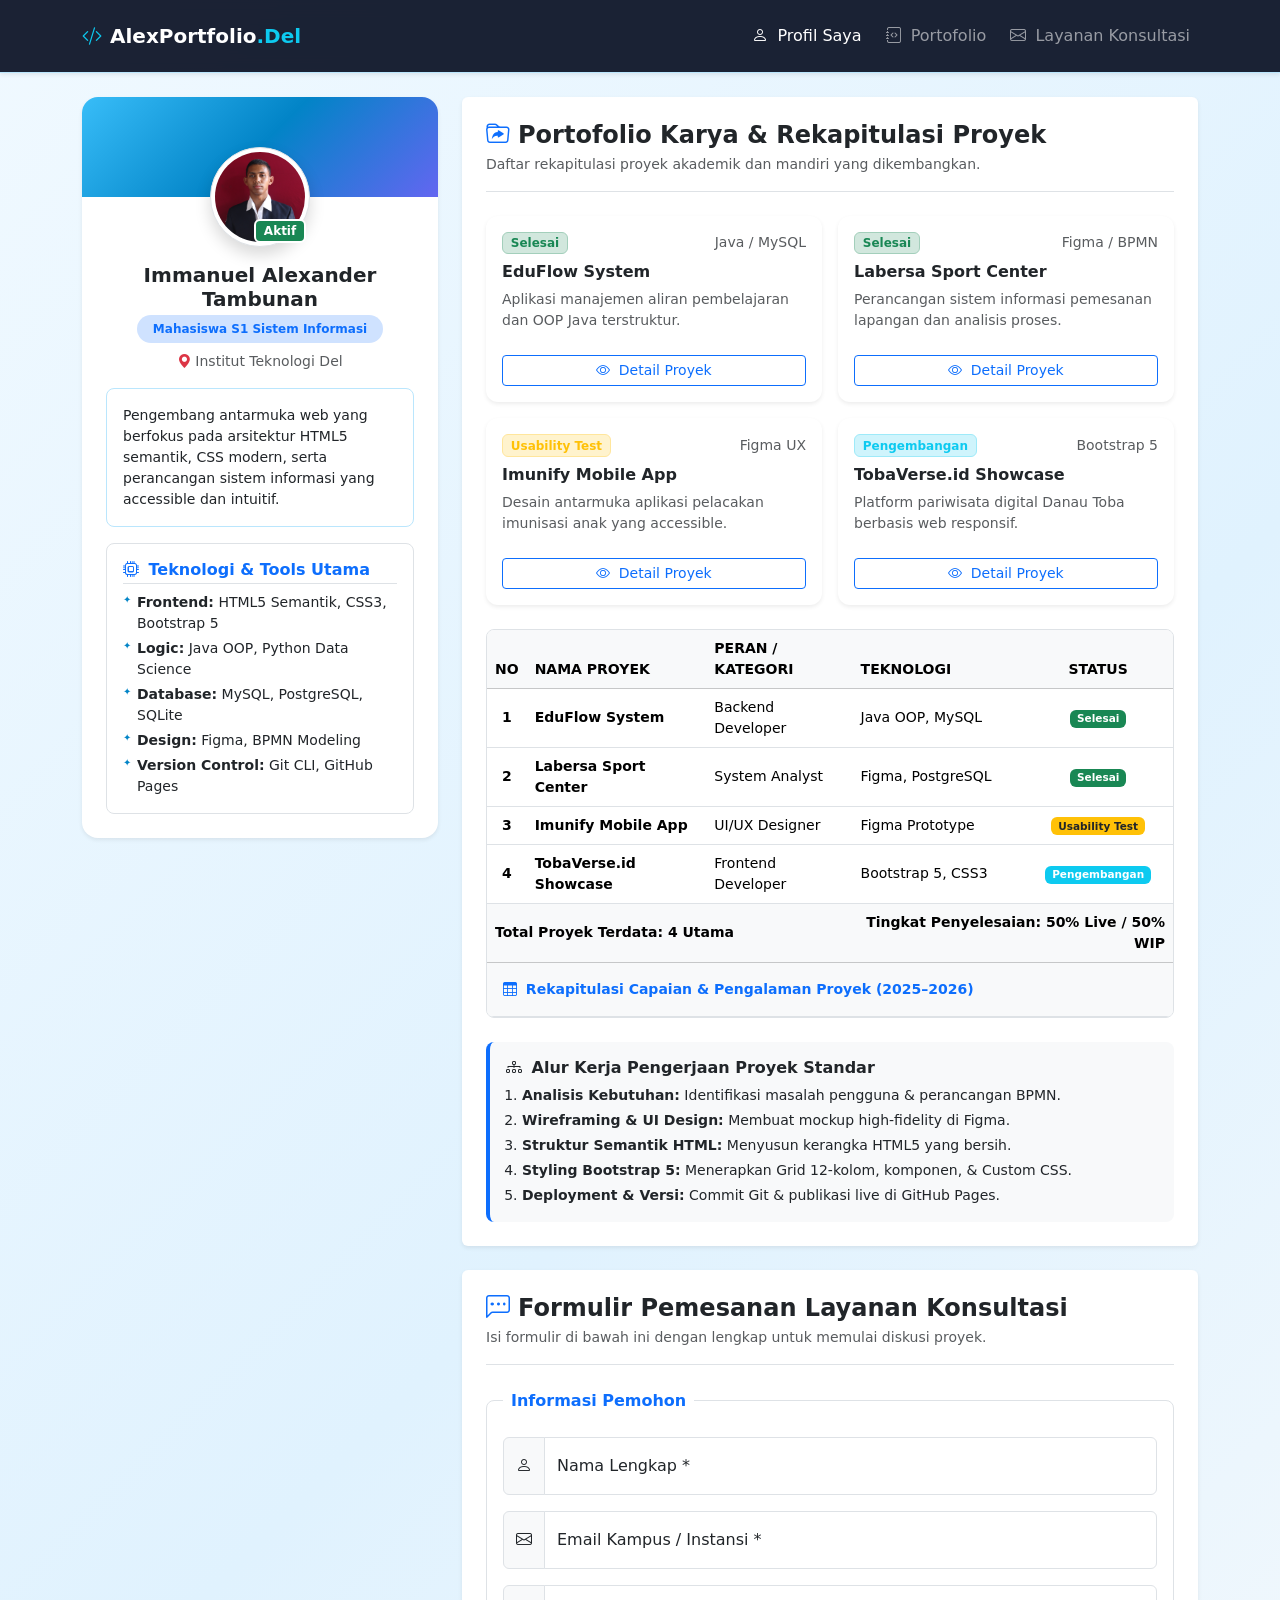
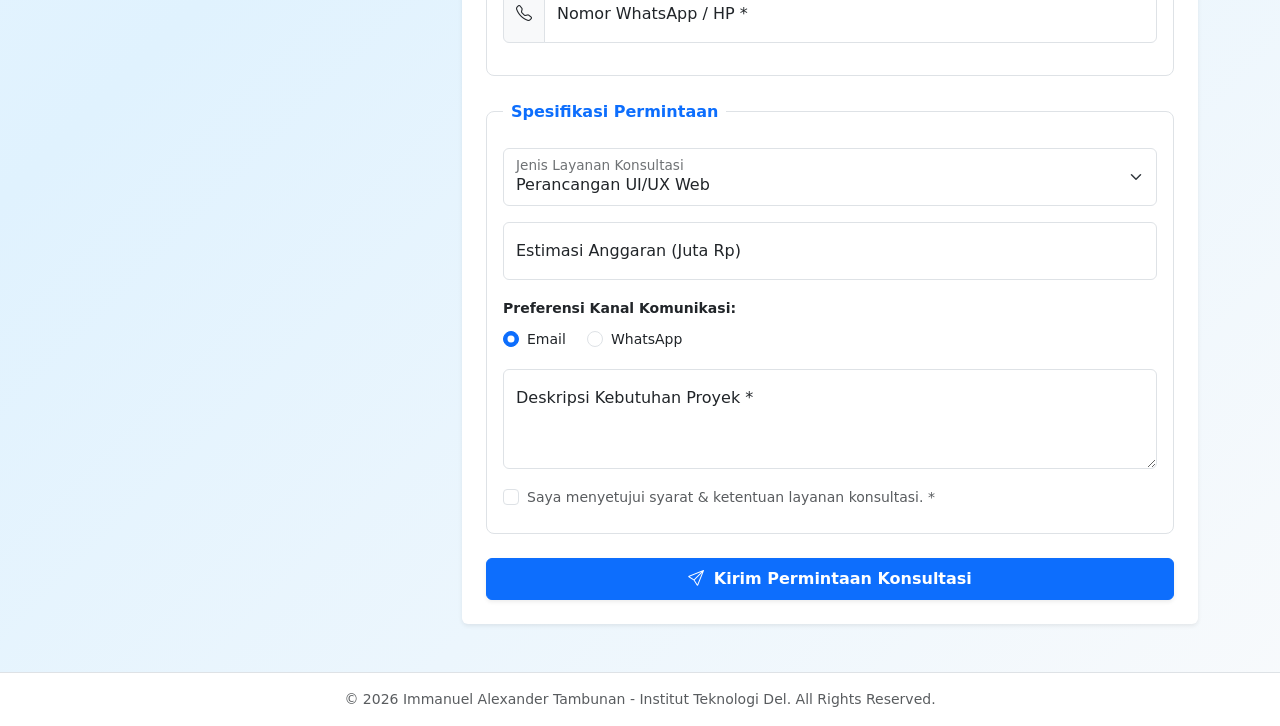
==== commit 55533967: "feat (week3): refactor portfolio to bootstrap 5 grid and modern components" ====
--- a/tugas/index.html
+++ b/tugas/index.html
@@ -3,205 +3,400 @@
 <head>
   <meta charset="UTF-8">
   <meta name="viewport" content="width=device-width, initial-scale=1.0">
-  <title>Portofolio &amp; Layanan Interaktif | Immanuel Alexander Tambunan</title>
-  <!-- Pastikan hubungan file CSS benar -->
+  <title>Portofolio & Layanan Interaktif | Immanuel Alexander Tambunan</title>
+  
+  <!-- Bootstrap 5.3.3 CSS via CDN -->
+  <link href="https://cdn.jsdelivr.net/npm/bootstrap@5.3.3/dist/css/bootstrap.min.css" rel="stylesheet">
+  
+  <!-- Bootstrap Icons CDN -->
+  <link rel="stylesheet" href="https://cdn.jsdelivr.net/npm/bootstrap-icons@1.11.3/font/bootstrap-icons.min.css">
+  
+  <!-- Custom CSS Overrides (Dimuat SETELAH Bootstrap) -->
   <link rel="stylesheet" href="style.css">
 </head>
-<body>
-
-  <!-- HEADER & NAVIGASI SEMANTIK -->
-  <header class="main-header">
-    <div class="logo">ImmanuelPortfolio</div>
-    <nav class="navbar">
-      <ul>
-        <li><a href="#about">Profil Saya</a></li>
-        <li><a href="#portfolio">Portofolio &amp; Proyek</a></li>
-        <li><a href="#services">Layanan Konsultasi</a></li>
-      </ul>
+<body data-bs-spy="scroll" data-bs-target="#mainNavbar">
+
+  <!-- 1. RESPONSIVE NAVBAR WITH COLLAPSE TOGGLE -->
+  <header class="sticky-top">
+    <nav class="navbar navbar-expand-lg navbar-dark shadow-sm py-3" id="mainNavbar">
+      <div class="container">
+        <a class="navbar-brand fw-bold" href="#">
+          <i class="bi bi-code-slash text-info me-2"></i>AlexPortfolio<span class="text-info">.Del</span>
+        </a>
+        <button class="navbar-toggler border-0" type="button" data-bs-toggle="collapse" data-bs-target="#navbarNav" aria-controls="navbarNav" aria-expanded="false" aria-label="Toggle navigation">
+          <span class="navbar-toggler-icon"></span>
+        </button>
+        <div class="collapse navbar-collapse" id="navbarNav">
+          <ul class="navbar-nav ms-auto gap-lg-2">
+            <li class="nav-item"><a class="nav-link active" href="#about"><i class="bi bi-person me-1"></i> Profil Saya</a></li>
+            <li class="nav-item"><a class="nav-link" href="#portfolio"><i class="bi bi-journal-code me-1"></i> Portofolio</a></li>
+            <li class="nav-item"><a class="nav-link" href="#services"><i class="bi bi-envelope me-1"></i> Layanan Konsultasi</a></li>
+          </ul>
+        </div>
+      </div>
     </nav>
   </header>
 
-  <!-- WADAH UTAMA (FLEXBOX SIDE-BY-SIDE) -->
-  <div class="portfolio-container">
-    
-    <!-- SISI KIRI: KARTU PROFIL (ASIDE) -->
-    <aside id="about" class="profile-sidebar">
-      <div class="profile-card">
-        <div class="profile-avatar-wrapper">
-          <img src="../asset/profil.jpg" alt="Foto Profil Immanuel Alexander Tambunan" class="profile-avatar">
-          <span class="status-badge">Aktif</span>
-        </div>
-
-        <div class="profile-card-content">
-          <h1 class="profile-name">Immanuel Alexander Tambunan</h1>
-          <span class="profile-role">Mahasiswa S1 Sistem Informasi</span>
-          <p class="profile-inst">Institut Teknologi Del</p>
-          
-          <p class="profile-bio">
-            Pengembang antarmuka web yang berfokus pada arsitektur HTML5 semantik, CSS modern, serta perancangan sistem informasi yang accessible dan intuitif.
-          </p>
-
-          <div class="profile-skills">
-            <h3 class="skills-title">Teknologi &amp; Tools Utama</h3>
-            <ul class="tech-stack-list">
-              <li><strong>Frontend:</strong> HTML5 Semantik, CSS3 (Flexbox &amp; Grid)</li>
-              <li><strong>Logic:</strong> Java OOP, Python Data Science</li>
-              <li><strong>Database:</strong> MySQL, PostgreSQL, SQLite</li>
-              <li><strong>Design:</strong> Figma, BPMN Modeling</li>
-              <li><strong>Version Control:</strong> Git CLI, GitHub Pages</li>
-            </ul>
-          </div>
-        </div>
+  <main class="container my-4">
+    <div class="row g-4">
+      
+      <!-- 2. SISI KIRI: PROFILE SIDEBAR CARD -->
+      <aside class="col-lg-4 col-md-5" id="about">
+        <div class="card profile-card border-0 shadow-sm sticky-lg-top" style="top: 90px; z-index: 10;">
+          <div class="profile-banner"></div>
+          <div class="card-body text-center pt-0 px-4 pb-4">
+            <div class="profile-avatar-wrapper mx-auto mb-3">
+              <img src="../asset/profil.jpg" alt="Foto Profil Immanuel Alexander Tambunan" class="profile-avatar rounded-circle img-thumbnail shadow">
+              <span class="status-badge badge bg-success border border-2 border-white position-absolute">Aktif</span>
+            </div>
+            <h1 class="h5 fw-bold mb-1 text-dark">Immanuel Alexander Tambunan</h1>
+            <span class="badge bg-primary-subtle text-primary fw-semibold rounded-pill px-3 py-2 mb-2">Mahasiswa S1 Sistem Informasi</span>
+            <p class="small text-muted mb-3"><i class="bi bi-geo-alt-fill text-danger me-1"></i>Institut Teknologi Del</p>
+
+            <p class="small profile-bio text-start p-3 rounded-3 mb-3">
+              Pengembang antarmuka web yang berfokus pada arsitektur HTML5 semantik, CSS modern, serta perancangan sistem informasi yang accessible dan intuitif.
+            </p>
+
+            <!-- TECH STACK LIST (UL) -->
+            <div class="profile-skills text-start p-3 rounded-3 border">
+              <h2 class="h6 fw-bold text-primary mb-2 pb-1 border-bottom">
+                <i class="bi bi-cpu me-1"></i> Teknologi & Tools Utama
+              </h2>
+              <ul class="list-unstyled small mb-0 tech-stack-list">
+                <li class="mb-1"><strong>Frontend:</strong> HTML5 Semantik, CSS3, Bootstrap 5</li>
+                <li class="mb-1"><strong>Logic:</strong> Java OOP, Python Data Science</li>
+                <li class="mb-1"><strong>Database:</strong> MySQL, PostgreSQL, SQLite</li>
+                <li class="mb-1"><strong>Design:</strong> Figma, BPMN Modeling</li>
+                <li><strong>Version Control:</strong> Git CLI, GitHub Pages</li>
+              </ul>
+            </div>
+          </div>
+        </div>
+      </aside>
+
+      <!-- 3. SISI KANAN: MAIN CONTENT (PORTOFOLIO, WORKFLOW & FORM) -->
+      <div class="col-lg-8 col-md-7">
+        
+        <!-- SECTION 1: PORTOFOLIO GRID CARDS & MODAL TRIGGERS -->
+        <section id="portfolio" class="card border-0 shadow-sm p-4 mb-4">
+          <div class="border-bottom pb-3 mb-4">
+            <h2 class="h4 fw-bold text-dark mb-1"><i class="bi bi-folder-symlink text-primary me-2"></i>Portofolio Karya & Rekapitulasi Proyek</h2>
+            <p class="text-muted small mb-0">Daftar rekapitulasi proyek akademik dan mandiri yang dikembangkan.</p>
+          </div>
+
+          <!-- GRID 4 CARDS -->
+          <div class="row row-cols-1 row-cols-md-2 g-3 mb-4">
+            
+            <!-- Card 1 -->
+            <div class="col">
+              <div class="card h-100 border-0 shadow-sm project-card">
+                <div class="card-body">
+                  <div class="d-flex justify-content-between align-items-center mb-2">
+                    <span class="badge bg-success-subtle text-success border border-success-subtle">Selesai</span>
+                    <small class="text-muted">Java / MySQL</small>
+                  </div>
+                  <h3 class="h6 card-title fw-bold">EduFlow System</h3>
+                  <p class="card-text small text-muted">Aplikasi manajemen aliran pembelajaran dan OOP Java terstruktur.</p>
+                  <button class="btn btn-sm btn-outline-primary w-100 mt-2" data-bs-toggle="modal" data-bs-target="#modalProject1">
+                    <i class="bi bi-eye me-1"></i> Detail Proyek
+                  </button>
+                </div>
+              </div>
+            </div>
+
+            <!-- Card 2 -->
+            <div class="col">
+              <div class="card h-100 border-0 shadow-sm project-card">
+                <div class="card-body">
+                  <div class="d-flex justify-content-between align-items-center mb-2">
+                    <span class="badge bg-success-subtle text-success border border-success-subtle">Selesai</span>
+                    <small class="text-muted">Figma / BPMN</small>
+                  </div>
+                  <h3 class="h6 card-title fw-bold">Labersa Sport Center</h3>
+                  <p class="card-text small text-muted">Perancangan sistem informasi pemesanan lapangan dan analisis proses.</p>
+                  <button class="btn btn-sm btn-outline-primary w-100 mt-2" data-bs-toggle="modal" data-bs-target="#modalProject2">
+                    <i class="bi bi-eye me-1"></i> Detail Proyek
+                  </button>
+                </div>
+              </div>
+            </div>
+
+            <!-- Card 3 -->
+            <div class="col">
+              <div class="card h-100 border-0 shadow-sm project-card">
+                <div class="card-body">
+                  <div class="d-flex justify-content-between align-items-center mb-2">
+                    <span class="badge bg-warning-subtle text-warning border border-warning-subtle">Usability Test</span>
+                    <small class="text-muted">Figma UX</small>
+                  </div>
+                  <h3 class="h6 card-title fw-bold">Imunify Mobile App</h3>
+                  <p class="card-text small text-muted">Desain antarmuka aplikasi pelacakan imunisasi anak yang accessible.</p>
+                  <button class="btn btn-sm btn-outline-primary w-100 mt-2" data-bs-toggle="modal" data-bs-target="#modalProject1">
+                    <i class="bi bi-eye me-1"></i> Detail Proyek
+                  </button>
+                </div>
+              </div>
+            </div>
+
+            <!-- Card 4 -->
+            <div class="col">
+              <div class="card h-100 border-0 shadow-sm project-card">
+                <div class="card-body">
+                  <div class="d-flex justify-content-between align-items-center mb-2">
+                    <span class="badge bg-info-subtle text-info border border-info-subtle">Pengembangan</span>
+                    <small class="text-muted">Bootstrap 5</small>
+                  </div>
+                  <h3 class="h6 card-title fw-bold">TobaVerse.id Showcase</h3>
+                  <p class="card-text small text-muted">Platform pariwisata digital Danau Toba berbasis web responsif.</p>
+                  <button class="btn btn-sm btn-outline-primary w-100 mt-2" data-bs-toggle="modal" data-bs-target="#modalProject2">
+                    <i class="bi bi-eye me-1"></i> Detail Proyek
+                  </button>
+                </div>
+              </div>
+            </div>
+
+          </div>
+
+          <!-- TABEL REKAPITULASI DATA SEMANTIK -->
+          <div class="table-responsive rounded-3 border mb-4">
+            <table class="table table-hover align-middle mb-0 small">
+              <caption class="p-3 fw-bold text-primary bg-light border-bottom">
+                <i class="bi bi-table me-1"></i> Rekapitulasi Capaian & Pengalaman Proyek (2025–2026)
+              </caption>
+              <thead class="table-light text-uppercase">
+                <tr>
+                  <th scope="col" class="text-center">No</th>
+                  <th scope="col">Nama Proyek</th>
+                  <th scope="col">Peran / Kategori</th>
+                  <th scope="col">Teknologi</th>
+                  <th scope="col" class="text-center">Status</th>
+                </tr>
+              </thead>
+              <tbody>
+                <tr>
+                  <th scope="row" class="text-center">1</th>
+                  <td class="fw-bold">EduFlow System</td>
+                  <td>Backend Developer</td>
+                  <td>Java OOP, MySQL</td>
+                  <td class="text-center"><span class="badge bg-success">Selesai</span></td>
+                </tr>
+                <tr>
+                  <th scope="row" class="text-center">2</th>
+                  <td class="fw-bold">Labersa Sport Center</td>
+                  <td>System Analyst</td>
+                  <td>Figma, PostgreSQL</td>
+                  <td class="text-center"><span class="badge bg-success">Selesai</span></td>
+                </tr>
+                <tr>
+                  <th scope="row" class="text-center">3</th>
+                  <td class="fw-bold">Imunify Mobile App</td>
+                  <td>UI/UX Designer</td>
+                  <td>Figma Prototype</td>
+                  <td class="text-center"><span class="badge bg-warning text-dark">Usability Test</span></td>
+                </tr>
+                <tr>
+                  <th scope="row" class="text-center">4</th>
+                  <td class="fw-bold">TobaVerse.id Showcase</td>
+                  <td>Frontend Developer</td>
+                  <td>Bootstrap 5, CSS3</td>
+                  <td class="text-center"><span class="badge bg-info">Pengembangan</span></td>
+                </tr>
+              </tbody>
+              <tfoot class="table-light fw-semibold">
+                <tr>
+                  <td colspan="3">Total Proyek Terdata: 4 Utama</td>
+                  <td colspan="2" class="text-end">Tingkat Penyelesaian: 50% Live / 50% WIP</td>
+                </tr>
+              </tfoot>
+            </table>
+          </div>
+
+          <!-- WORKFLOW ORDERED LIST (OL) -->
+          <div class="workflow-box p-3 rounded-3 border-start border-4 border-primary bg-light">
+            <h3 class="h6 fw-bold text-dark mb-2"><i class="bi bi-diagram-3 me-1"></i> Alur Kerja Pengerjaan Proyek Standar</h3>
+            <ol class="small mb-0 ps-3 workflow-list">
+              <li class="mb-1"><strong>Analisis Kebutuhan:</strong> Identifikasi masalah pengguna & perancangan BPMN.</li>
+              <li class="mb-1"><strong>Wireframing & UI Design:</strong> Membuat mockup high-fidelity di Figma.</li>
+              <li class="mb-1"><strong>Struktur Semantik HTML:</strong> Menyusun kerangka HTML5 yang bersih.</li>
+              <li class="mb-1"><strong>Styling Bootstrap 5:</strong> Menerapkan Grid 12-kolom, komponen, & Custom CSS.</li>
+              <li><strong>Deployment & Versi:</strong> Commit Git & publikasi live di GitHub Pages.</li>
+            </ol>
+          </div>
+        </section>
+
+        <!-- SECTION 2: MODERN FORMULIR LAYANAN (FLOATING LABELS & VALIDATION) -->
+        <section id="services" class="card border-0 shadow-sm p-4">
+          <div class="border-bottom pb-3 mb-4">
+            <h2 class="h4 fw-bold text-dark mb-1"><i class="bi bi-chat-left-dots text-primary me-2"></i>Formulir Pemesanan Layanan Konsultasi</h2>
+            <p class="text-muted small mb-0">Isi formulir di bawah ini dengan lengkap untuk memulai diskusi proyek.</p>
+          </div>
+
+          <form class="needs-validation" novalidate>
+            <fieldset class="border p-3 rounded-3 mb-4">
+              <legend class="float-none w-auto px-2 fs-6 fw-bold text-primary">Informasi Pemohon</legend>
+
+              <!-- Input Group dengan Icon + Floating Label -->
+              <div class="input-group mb-3">
+                <span class="input-group-text"><i class="bi bi-person"></i></span>
+                <div class="form-floating flex-grow-1">
+                  <input type="text" class="form-control" id="floatingNama" placeholder="Nama Lengkap" required>
+                  <label for="floatingNama">Nama Lengkap *</label>
+                  <div class="invalid-feedback">Nama lengkap wajib diisi.</div>
+                </div>
+              </div>
+
+              <div class="input-group mb-3">
+                <span class="input-group-text"><i class="bi bi-envelope"></i></span>
+                <div class="form-floating flex-grow-1">
+                  <input type="email" class="form-control" id="floatingEmail" placeholder="nama@del.ac.id" required>
+                  <label for="floatingEmail">Email Kampus / Instansi *</label>
+                  <div class="invalid-feedback">Alamat email valid wajib disertakan.</div>
+                </div>
+              </div>
+
+              <div class="input-group mb-3">
+                <span class="input-group-text"><i class="bi bi-telephone"></i></span>
+                <div class="form-floating flex-grow-1">
+                  <input type="tel" class="form-control" id="floatingTel" placeholder="081234567890" required>
+                  <label for="floatingTel">Nomor WhatsApp / HP *</label>
+                  <div class="invalid-feedback">Nomor WhatsApp wajib diisi.</div>
+                </div>
+              </div>
+            </fieldset>
+
+            <fieldset class="border p-3 rounded-3 mb-4">
+              <legend class="float-none w-auto px-2 fs-6 fw-bold text-primary">Spesifikasi Permintaan</legend>
+
+              <div class="form-floating mb-3">
+                <select class="form-select" id="floatingSelect" aria-label="Jenis Layanan">
+                  <option value="uiux" selected>Perancangan UI/UX Web</option>
+                  <option value="frontend">Pengembangan Frontend Bootstrap 5</option>
+                  <option value="audit">Audit Aksesibilitas WCAG 2.2</option>
+                </select>
+                <label for="floatingSelect">Jenis Layanan Konsultasi</label>
+              </div>
+
+              <div class="form-floating mb-3">
+                <input type="number" class="form-control" id="floatingAnggaran" placeholder="1" min="1" max="100">
+                <label for="floatingAnggaran">Estimasi Anggaran (Juta Rp)</label>
+              </div>
+
+              <div class="mb-3">
+                <label class="form-label small fw-semibold">Preferensi Kanal Komunikasi:</label>
+                <div>
+                  <div class="form-check form-check-inline">
+                    <input class="form-check-input" type="radio" name="kanal" id="kanalEmail" value="email" checked>
+                    <label class="form-check-label small" for="kanalEmail">Email</label>
+                  </div>
+                  <div class="form-check form-check-inline">
+                    <input class="form-check-input" type="radio" name="kanal" id="kanalWA" value="whatsapp">
+                    <label class="form-check-label small" for="kanalWA">WhatsApp</label>
+                  </div>
+                </div>
+              </div>
+
+              <div class="form-floating mb-3">
+                <textarea class="form-control" id="floatingPesan" placeholder="Pesan" style="height: 100px" required></textarea>
+                <label for="floatingPesan">Deskripsi Kebutuhan Proyek *</label>
+                <div class="invalid-feedback">Deskripsi proyek tidak boleh kosong.</div>
+              </div>
+
+              <div class="form-check mb-2">
+                <input class="form-check-input" type="checkbox" value="" id="checkSyarat" required>
+                <label class="form-check-label small text-muted" for="checkSyarat">
+                  Saya menyetujui syarat & ketentuan layanan konsultasi. *
+                </label>
+                <div class="invalid-feedback">Anda harus menyetujui syarat & ketentuan.</div>
+              </div>
+            </fieldset>
+
+            <button class="btn btn-primary w-100 py-2 fw-bold shadow-sm" type="submit">
+              <i class="bi bi-send me-1"></i> Kirim Permintaan Konsultasi
+            </button>
+          </form>
+        </section>
+
       </div>
-    </aside>
-
-    <!-- SISI KANAN: KONTEN UTAMA (MAIN) -->
-    <main class="main-content">
-      
-      <!-- PORTOFOLIO & TABEL -->
-      <section id="portfolio" class="section-card">
-        <header class="section-header">
-          <h2 class="section-title">Portofolio Karya &amp; Rekapitulasi Proyek</h2>
-          <p class="section-subtitle">Daftar rekapitulasi proyek akademik dan mandiri yang pernah diselesaikan.</p>
-        </header>
-
-        <div class="table-container">
-          <table class="data-table">
-            <caption>Rekapitulasi Capaian dan Pengalaman Proyek (2025–2026)</caption>
-            <thead>
-              <tr>
-                <th scope="col" class="col-center">No</th>
-                <th scope="col">Nama Proyek</th>
-                <th scope="col">Peran / Kategori</th>
-                <th scope="col">Teknologi Utama</th>
-                <th scope="col" class="col-center">Status</th>
-              </tr>
-            </thead>
-            <tbody>
-              <tr>
-                <th scope="row" class="col-center">1</th>
-                <td class="font-bold">EduFlow System</td>
-                <td>Backend Developer</td>
-                <td>Java OOP, MySQL</td>
-                <td class="col-center"><span class="badge badge-success">Selesai</span></td>
-              </tr>
-              <tr>
-                <th scope="row" class="col-center">2</th>
-                <td class="font-bold">Labersa Sport Center</td>
-                <td>System Analyst</td>
-                <td>Figma, BPMN, PostgreSQL</td>
-                <td class="col-center"><span class="badge badge-success">Selesai</span></td>
-              </tr>
-              <tr>
-                <th scope="row" class="col-center">3</th>
-                <td class="font-bold">Imunify Mobile App</td>
-                <td>UI/UX Designer</td>
-                <td>Figma Prototype</td>
-                <td class="col-center"><span class="badge badge-warning">Usability Test</span></td>
-              </tr>
-              <tr>
-                <th scope="row" class="col-center">4</th>
-                <td class="font-bold">TobaVerse.id Showcase</td>
-                <td>Frontend Developer</td>
-                <td>HTML5, CSS Flexbox</td>
-                <td class="col-center"><span class="badge badge-info">Pengembangan</span></td>
-              </tr>
-            </tbody>
-            <tfoot>
-              <tr>
-                <td colspan="3"><strong>Total Proyek Terdata:</strong> 4 Proyek Utama</td>
-                <td colspan="2" class="text-right"><strong>Tingkat Penyelesaian:</strong> 50% Live / 50% WIP</td>
-              </tr>
-            </tfoot>
-          </table>
-        </div>
-
-        <div class="workflow-card">
-          <h3 class="workflow-title">Alur Kerja Pengerjaan Proyek Standar</h3>
-          <ol class="workflow-step-list">
-            <li><strong>Analisis Kebutuhan:</strong> Identifikasi masalah pengguna dan perancangan alur proses (BPMN).</li>
-            <li><strong>Wireframing &amp; UI Design:</strong> Membuat mockup low-fidelity dan high-fidelity di Figma.</li>
-            <li><strong>Struktur Semantik HTML:</strong> Menyusun kerangka dokumen yang bersih dan accessible.</li>
-            <li><strong>Styling &amp; Responsivitas:</strong> Menerapkan modern CSS, aturan 60-30-10, dan Flexbox.</li>
-            <li><strong>Deployment &amp; Versi:</strong> Melakukan commit Git dan mempublikasikan situs via GitHub Pages.</li>
-          </ol>
-        </div>
-      </section>
-
-      <!-- FORMULIR LAYANAN -->
-      <section id="services" class="section-card">
-        <header class="section-header">
-          <h2 class="section-title">Formulir Pemesanan Layanan Konsultasi</h2>
-          <p class="section-subtitle">Silakan isi formulir di bawah ini untuk memulai diskusi proyek.</p>
-        </header>
-
-        <form class="custom-form" action="#" method="POST">
-          <fieldset class="form-fieldset">
-            <legend class="form-legend">Informasi Pemohon</legend>
-
-            <div class="form-group">
-              <label for="pemohon-nama" class="form-label">Nama Lengkap <span class="req">*</span></label>
-              <input type="text" id="pemohon-nama" name="nama" class="form-control" required placeholder="Masukkan nama lengkap Anda">
-            </div>
-
-            <div class="form-group">
-              <label for="pemohon-email" class="form-label">Email Kampus / Instansi <span class="req">*</span></label>
-              <input type="email" id="pemohon-email" name="email" class="form-control" required placeholder="nama@del.ac.id">
-            </div>
-
-            <div class="form-group">
-              <label for="pemohon-tel" class="form-label">Nomor WhatsApp / HP <span class="req">*</span></label>
-              <input type="tel" id="pemohon-tel" name="telepon" class="form-control" required placeholder="081234567890">
-            </div>
-          </fieldset>
-
-          <fieldset class="form-fieldset">
-            <legend class="form-legend">Spesifikasi Permintaan</legend>
-
-            <div class="form-group">
-              <label for="layanan-tipe" class="form-label">Jenis Layanan</label>
-              <select id="layanan-tipe" name="tipe_layanan" class="form-control">
-                <option value="uiux">Perancangan UI/UX Web</option>
-                <option value="frontend">Pengembangan Frontend HTML/CSS</option>
-                <option value="audit">Audit Aksesibilitas WCAG 2.2</option>
-              </select>
-            </div>
-
-            <div class="form-group">
-              <label for="layanan-anggaran" class="form-label">Estimasi Anggaran (Juta Rp)</label>
-              <input type="number" id="layanan-anggaran" name="anggaran" class="form-control" min="1" max="50" placeholder="1">
-            </div>
-
-            <div class="form-group">
-              <span class="form-label">Preferensi Kanal Komunikasi:</span>
-              <div class="radio-group">
-                <label class="inline-label"><input type="radio" name="kanal" value="email" checked> Email</label>
-                <label class="inline-label"><input type="radio" name="kanal" value="whatsapp"> WhatsApp</label>
-              </div>
-            </div>
-
-            <div class="form-group">
-              <label class="inline-label checkbox-label">
-                <input type="checkbox" name="persetujuan" required> Saya menyetujui syarat &amp; ketentuan layanan. <span class="req">*</span>
-              </label>
-            </div>
-
-            <div class="form-group">
-              <label for="layanan-pesan" class="form-label">Deskripsi Kebutuhan Proyek <span class="req">*</span></label>
-              <textarea id="layanan-pesan" name="pesan" rows="4" class="form-control" required placeholder="Jelaskan kebutuhan proyek Anda secara ringkas..."></textarea>
-            </div>
-          </fieldset>
-
-          <button type="submit" class="btn-submit">Kirim Permintaan Konsultasi</button>
-        </form>
-      </section>
-
-    </main>
+    </div>
+  </main>
+
+  <!-- MODAL DIALOG DETAIL PROYEK 1 -->
+  <div class="modal fade" id="modalProject1" tabindex="-1" aria-labelledby="modalProject1Label" aria-hidden="true">
+    <div class="modal-dialog modal-dialog-centered">
+      <div class="modal-content border-0 shadow">
+        <div class="modal-header bg-primary text-white">
+          <h1 class="modal-title fs-5 fw-bold" id="modalProject1Label"><i class="bi bi-info-circle me-2"></i>Detail EduFlow System</h1>
+          <button type="button" class="btn-close btn-close-white" data-bs-dismiss="modal" aria-label="Close"></button>
+        </div>
+        <div class="modal-body">
+          <p class="small text-muted mb-2"><strong>Kategori:</strong> Backend Development | <strong>Status:</strong> Completed</p>
+          <p class="small">Sistem manajemen alur pengerjaan tugas dan presensi berbasis Java Object-Oriented Programming yang terintegrasi dengan database MySQL.</p>
+          <hr>
+          <h2 class="h6 fw-bold">Fitur Utama:</h2>
+          <ul class="small ps-3 mb-0">
+            <li>Otentikasi multi-user (Dosen & Mahasiswa)</li>
+            <li>Manajemen histori pengumpulan tugas</li>
+            <li>Konektivitas JDBC dengan MySQL Driver</li>
+          </ul>
+        </div>
+        <div class="modal-footer">
+          <button type="button" class="btn btn-sm btn-secondary" data-bs-dismiss="modal">Tutup</button>
+        </div>
+      </div>
+    </div>
   </div>
 
-  <footer class="main-footer">
-    <p>&copy; 2026 Immanuel Alexander Tambunan - Institut Teknologi Del. All Rights Reserved.</p>
+  <!-- MODAL DIALOG DETAIL PROYEK 2 -->
+  <div class="modal fade" id="modalProject2" tabindex="-1" aria-labelledby="modalProject2Label" aria-hidden="true">
+    <div class="modal-dialog modal-dialog-centered">
+      <div class="modal-content border-0 shadow">
+        <div class="modal-header bg-primary text-white">
+          <h1 class="modal-title fs-5 fw-bold" id="modalProject2Label"><i class="bi bi-info-circle me-2"></i>Detail Labersa Sport Center</h1>
+          <button type="button" class="btn-close btn-close-white" data-bs-dismiss="modal" aria-label="Close"></button>
+        </div>
+        <div class="modal-body">
+          <p class="small text-muted mb-2"><strong>Kategori:</strong> System Analysis & Database Design | <strong>Status:</strong> Completed</p>
+          <p class="small">Perancangan arsitektur sistem informasi pemesanan sarana olahraga mencakup perancangan BPMN, Diagram Konteks, DFD, dan Physical Data Model.</p>
+          <hr>
+          <h2 class="h6 fw-bold">Deliverables:</h2>
+          <ul class="small ps-3 mb-0">
+            <li>Pemodelan Proses Bisnis BPMN 2.0</li>
+            <li>Perancangan Skema Database PostgreSQL</li>
+            <li>Prototipe Interaktif UI/UX Figma</li>
+          </ul>
+        </div>
+        <div class="modal-footer">
+          <button type="button" class="btn btn-sm btn-secondary" data-bs-dismiss="modal">Tutup</button>
+        </div>
+      </div>
+    </div>
+  </div>
+
+  <!-- FOOTER SEMANTIK -->
+  <footer class="bg-white border-top py-3 mt-5 text-center">
+    <div class="container">
+      <p class="small text-muted mb-0">&copy; 2026 Immanuel Alexander Tambunan - Institut Teknologi Del. All Rights Reserved.</p>
+    </div>
   </footer>
 
+  <!-- Bootstrap 5.3.3 JS Bundle CDN (Wajib untuk Navbar Toggle & Modal) -->
+  <script src="https://cdn.jsdelivr.net/npm/bootstrap@5.3.3/dist/js/bootstrap.bundle.min.js"></script>
+
+  <!-- Script Form Validation Bootstrap -->
+  <script>
+    (() => {
+      'use strict'
+      const forms = document.querySelectorAll('.needs-validation')
+      Array.from(forms).forEach(form => {
+        form.addEventListener('submit', event => {
+          if (!form.checkValidity()) {
+            event.preventDefault()
+            event.stopPropagation()
+          }
+          form.classList.add('was-validated')
+        }, false)
+      })
+    })()
+  </script>
 </body>
 </html>
--- a/tugas/style.css
+++ b/tugas/style.css
@@ -1,373 +1,102 @@
-/* 1. UNIVERSAL RESET & FONTS */
-*, *::before, *::after {
-  box-sizing: border-box;
-  margin: 0;
-  padding: 0;
+/* ==========================================
+   CUSTOM CSS OVERRIDES & VARIABLES (THEMING)
+   ========================================== */
+
+/* 1. MENDIFINISIKAN 7 CSS CUSTOM PROPERTIES (VARIABEL) ON :ROOT */
+:root {
+  --primary-brand: #0284c7;        /* Sky Blue Accent */
+  --primary-hover: #0369a1;        /* Darker Blue Hover */
+  --surface-bg: #f0f9ff;          /* Soft Sky Blue Gradient BG */
+  --card-radius: 16px;             /* Card Border Radius */
+  --shadow-lift: 0 12px 24px -6px rgba(2, 132, 199, 0.18);
+  --border-accent: #bae6fd;
+  --text-dark: #0f172a;
 }
 
+/* 2. BASE BODY STYLING WITH CUSTOM VARIABLE */
 body {
-  font-family: -apple-system, BlinkMacSystemFont, "Segoe UI", Roboto, "Helvetica Neue", Arial, sans-serif !important;
-  line-height: 1.6;
-  background-color: #f8fafc;
-  color: #1e293b;
-  padding: 20px;
+  background: linear-gradient(135deg, var(--surface-bg) 0%, #e0f2fe 50%, #f8fafc 100%);
+  color: var(--text-dark);
+  min-height: 100vh;
 }
 
-/* 2. HEADER & NAVIGASI */
-.main-header {
-  display: flex;
-  justify-content: space-between;
-  align-items: center;
-  background-color: #ffffff;
-  padding: 16px 28px;
-  border-radius: 12px;
-  border: 1px solid #e2e8f0;
-  box-shadow: 0 2px 4px rgba(0, 0, 0, 0.04);
-  margin-bottom: 24px;
+/* 3. NAVBAR CUSTOMIZATION */
+#mainNavbar {
+  background: rgba(15, 23, 42, 0.95);
+  backdrop-filter: blur(10px);
+  border-bottom: 1px solid var(--border-accent);
 }
 
-.logo {
-  font-size: 18px;
-  font-weight: 800;
-  color: #0284c7;
+/* 4. PROFILE SIDEBAR OVERRIDES */
+.profile-card {
+  border-radius: var(--card-radius);
+  border: 1px solid var(--border-accent);
+  overflow: hidden;
+  transition: transform 0.3s ease, box-shadow 0.3s ease;
 }
 
-.navbar ul {
-  display: flex;
-  gap: 20px;
-  list-style: none;
+.profile-card:hover {
+  transform: translateY(-4px);
+  box-shadow: var(--shadow-lift);
 }
 
-.navbar a {
-  text-decoration: none;
-  color: #334155;
-  font-weight: 600;
-  font-size: 14px;
-  transition: color 0.2s ease;
-}
-
-.navbar a:hover {
-  color: #0284c7;
-}
-
-/* 3. LAYOUT UTAMA (2 KOLOM FLEXBOX) */
-.portfolio-container {
-  display: flex !important;
-  flex-direction: row !important;
-  gap: 24px !important;
-  align-items: flex-start !important;
-  width: 100%;
-}
-
-/* --- SIDEBAR PROFIL (KIRI) --- */
-.profile-sidebar {
-  flex: 0 0 320px !important; /* Mengunci lebar kolom profil */
-  width: 320px !important;
-  position: sticky;
-  top: 20px;
-}
-
-.profile-card {
-  background: linear-gradient(180deg, #ffffff 0%, #f0f9ff 100%);
-  border-radius: 20px;
-  border: 1px solid #bae6fd;
-  box-shadow: 0 10px 25px -5px rgba(2, 132, 199, 0.12);
-  overflow: hidden;
-  text-align: center;
-  position: relative;
-}
-
-.profile-card::before {
-  content: "";
-  display: block;
+.profile-banner {
   height: 100px;
-  background: linear-gradient(135deg, #0284c7 0%, #38bdf8 50%, #7dd3fc 100%);
+  background: linear-gradient(135deg, #38bdf8 0%, var(--primary-brand) 50%, #6366f1 100%);
 }
 
 .profile-avatar-wrapper {
-  position: relative;
   width: 100px;
   height: 100px;
-  margin: -50px auto 12px auto;
+  margin-top: -50px;
+  position: relative;
 }
 
 .profile-avatar {
   width: 100%;
   height: 100%;
-  border-radius: 50%;
   object-fit: cover;
-  border: 4px solid #ffffff;
-  box-shadow: 0 6px 16px rgba(2, 132, 199, 0.25);
-  background-color: #ffffff;
 }
 
 .status-badge {
-  position: absolute;
-  bottom: 2px;
-  right: 2px;
-  background: #10b981;
-  color: #ffffff;
-  font-size: 10px;
-  font-weight: 700;
-  padding: 2px 8px;
-  border-radius: 12px;
-  border: 2px solid #ffffff;
+  bottom: 4px;
+  right: 4px;
 }
 
-.profile-card-content {
-  padding: 0 18px 18px 18px;
+.profile-bio, .profile-skills {
+  background-color: rgba(255, 255, 255, 0.8);
+  border: 1px solid var(--border-accent);
 }
 
-.profile-name {
-  font-size: 17px;
-  font-weight: 800;
-  color: #0f172a;
-  margin-bottom: 4px;
+/* 5. PROJECT CARDS HOVER MICRO-INTERACTION */
+.project-card {
+  border-radius: 12px;
+  border: 1px solid #e2e8f0;
+  transition: transform 0.25s ease, box-shadow 0.25s ease, border-color 0.25s ease;
 }
 
-.profile-role {
-  font-size: 12px;
-  font-weight: 700;
-  color: #0284c7;
-  background: #e0f2fe;
-  display: inline-block;
-  padding: 2px 10px;
-  border-radius: 16px;
-  margin-bottom: 2px;
+.project-card:hover {
+  transform: translateY(-5px);
+  box-shadow: var(--shadow-lift);
+  border-color: var(--primary-brand);
 }
 
-.profile-inst {
-  font-size: 11.5px;
-  color: #64748b;
-  font-weight: 600;
-  margin-bottom: 12px;
+/* 6. FORM FLOATING & VALIDATION FOCUS RING */
+.form-control:focus, .form-select:focus {
+  border-color: var(--primary-brand);
+  box-shadow: 0 0 0 0.25rem rgba(2, 132, 199, 0.2);
 }
 
-.profile-bio {
-  font-size: 12px;
-  color: #334155;
-  line-height: 1.5;
-  margin-bottom: 16px;
-  text-align: left;
-  padding: 10px 12px;
-  background-color: rgba(255, 255, 255, 0.8);
-  border-radius: 10px;
-  border: 1px solid #e0f2fe;
-}
-
-.profile-skills {
-  text-align: left;
-  background: #ffffff;
-  padding: 14px;
-  border-radius: 12px;
-  border: 1px solid #bae6fd;
-}
-
-.skills-title {
-  font-size: 11.5px;
-  font-weight: 700;
-  text-transform: uppercase;
-  letter-spacing: 0.5px;
-  color: #0369a1;
-  margin-bottom: 8px;
-  border-bottom: 2px solid #e0f2fe;
-  padding-bottom: 4px;
-}
-
-.tech-stack-list {
-  list-style: none;
-  font-size: 11.5px;
-  color: #334155;
-  padding: 0;
-}
-
+/* 7. TECH STACK LIST BULLET CUSTOMIZATION */
 .tech-stack-list li {
-  margin-bottom: 6px;
-  padding-left: 12px;
   position: relative;
+  padding-left: 14px;
 }
 
 .tech-stack-list li::before {
-  content: "•";
-  color: #38bdf8;
-  font-weight: bold;
+  content: "✦";
+  color: var(--primary-brand);
   position: absolute;
   left: 0;
-}
-
-/* --- KONTEN UTAMA (KANAN) --- */
-.main-content {
-  flex: 1 !important;
-  min-width: 0; /* Mencegah overflow flex child */
-}
-
-.section-card {
-  background: #ffffff;
-  padding: 24px;
-  border-radius: 16px;
-  border: 1px solid #e2e8f0;
-  box-shadow: 0 4px 6px -1px rgba(0, 0, 0, 0.05);
-  margin-bottom: 24px;
-}
-
-.section-title {
-  font-size: 19px;
-  color: #0f172a;
-  margin-bottom: 4px;
-}
-
-.section-subtitle {
-  font-size: 12.5px;
-  color: #64748b;
-  margin-bottom: 16px;
-}
-
-/* TABEL STYLING */
-.table-container {
-  overflow-x: auto;
-  margin-bottom: 20px;
-  border-radius: 10px;
-  border: 1px solid #e2e8f0;
-}
-
-.data-table {
-  width: 100%;
-  border-collapse: collapse;
-  font-size: 12.5px;
-}
-
-.data-table caption {
-  padding: 10px 14px;
-  font-weight: 700;
-  color: #0369a1;
-  background: #f0f9ff;
-  border-bottom: 1px solid #e2e8f0;
-  text-align: left;
-}
-
-.data-table th, .data-table td {
-  padding: 10px 12px;
-  border-bottom: 1px solid #f1f5f9;
-}
-
-.data-table thead th {
-  background-color: #f8fafc;
-  color: #475569;
-  font-size: 11px;
-  text-transform: uppercase;
-}
-
-.col-center { text-align: center; }
-.text-right { text-align: right; }
-.font-bold { font-weight: 600; color: #0f172a; }
-
-.badge {
-  padding: 3px 8px;
   font-size: 10px;
-  font-weight: 700;
-  border-radius: 12px;
-}
-.badge-success { background: #dcfce7; color: #15803d; }
-.badge-warning { background: #fef3c7; color: #b45309; }
-.badge-info { background: #e0f2fe; color: #0369a1; }
-
-/* WORKFLOW STYLING */
-.workflow-card {
-  background-color: #f8fafc;
-  padding: 16px;
-  border-radius: 10px;
-  border: 1px solid #e2e8f0;
-  border-left: 4px solid #0284c7;
-}
-
-.workflow-title {
-  font-size: 13.5px;
-  color: #0f172a;
-  margin-bottom: 8px;
-}
-
-.workflow-step-list {
-  padding-left: 18px;
-  font-size: 12px;
-  color: #334155;
-}
-
-.workflow-step-list li {
-  margin-bottom: 6px;
-}
-
-/* FORM STYLING */
-.form-fieldset {
-  border: 1px solid #cbd5e1;
-  border-radius: 10px;
-  padding: 14px;
-  margin-bottom: 14px;
-}
-
-.form-legend {
-  font-size: 11.5px;
-  font-weight: 700;
-  color: #0284c7;
-  padding: 0 6px;
-}
-
-.form-group { margin-bottom: 12px; }
-
-.form-label {
-  display: block;
-  font-size: 12.5px;
-  font-weight: 600;
-  margin-bottom: 4px;
-}
-
-.inline-label {
-  display: inline-flex;
-  align-items: center;
-  gap: 6px;
-  font-size: 12.5px;
-  cursor: pointer;
-}
-
-.radio-group { display: flex; gap: 16px; margin-top: 4px; }
-
-.form-control {
-  width: 100%;
-  padding: 8px 12px;
-  font-size: 12.5px;
-  border: 1.5px solid #cbd5e1;
-  border-radius: 8px;
-}
-
-.form-control:focus {
-  outline: none;
-  border-color: #0284c7;
-  box-shadow: 0 0 0 3px rgba(2, 132, 199, 0.18);
-}
-
-.req { color: #ef4444; }
-
-.btn-submit {
-  width: 100%;
-  background-color: #0284c7;
-  color: #ffffff;
-  border: none;
-  padding: 10px;
-  font-size: 13.5px;
-  font-weight: 600;
-  border-radius: 8px;
-  cursor: pointer;
-  transition: background 0.2s ease;
-}
-
-.btn-submit:hover {
-  background-color: #0369a1;
-}
-
-/* FOOTER */
-.main-footer {
-  text-align: center;
-  padding: 16px;
-  font-size: 11.5px;
-  color: #64748b;
-  margin-top: 10px;
 }
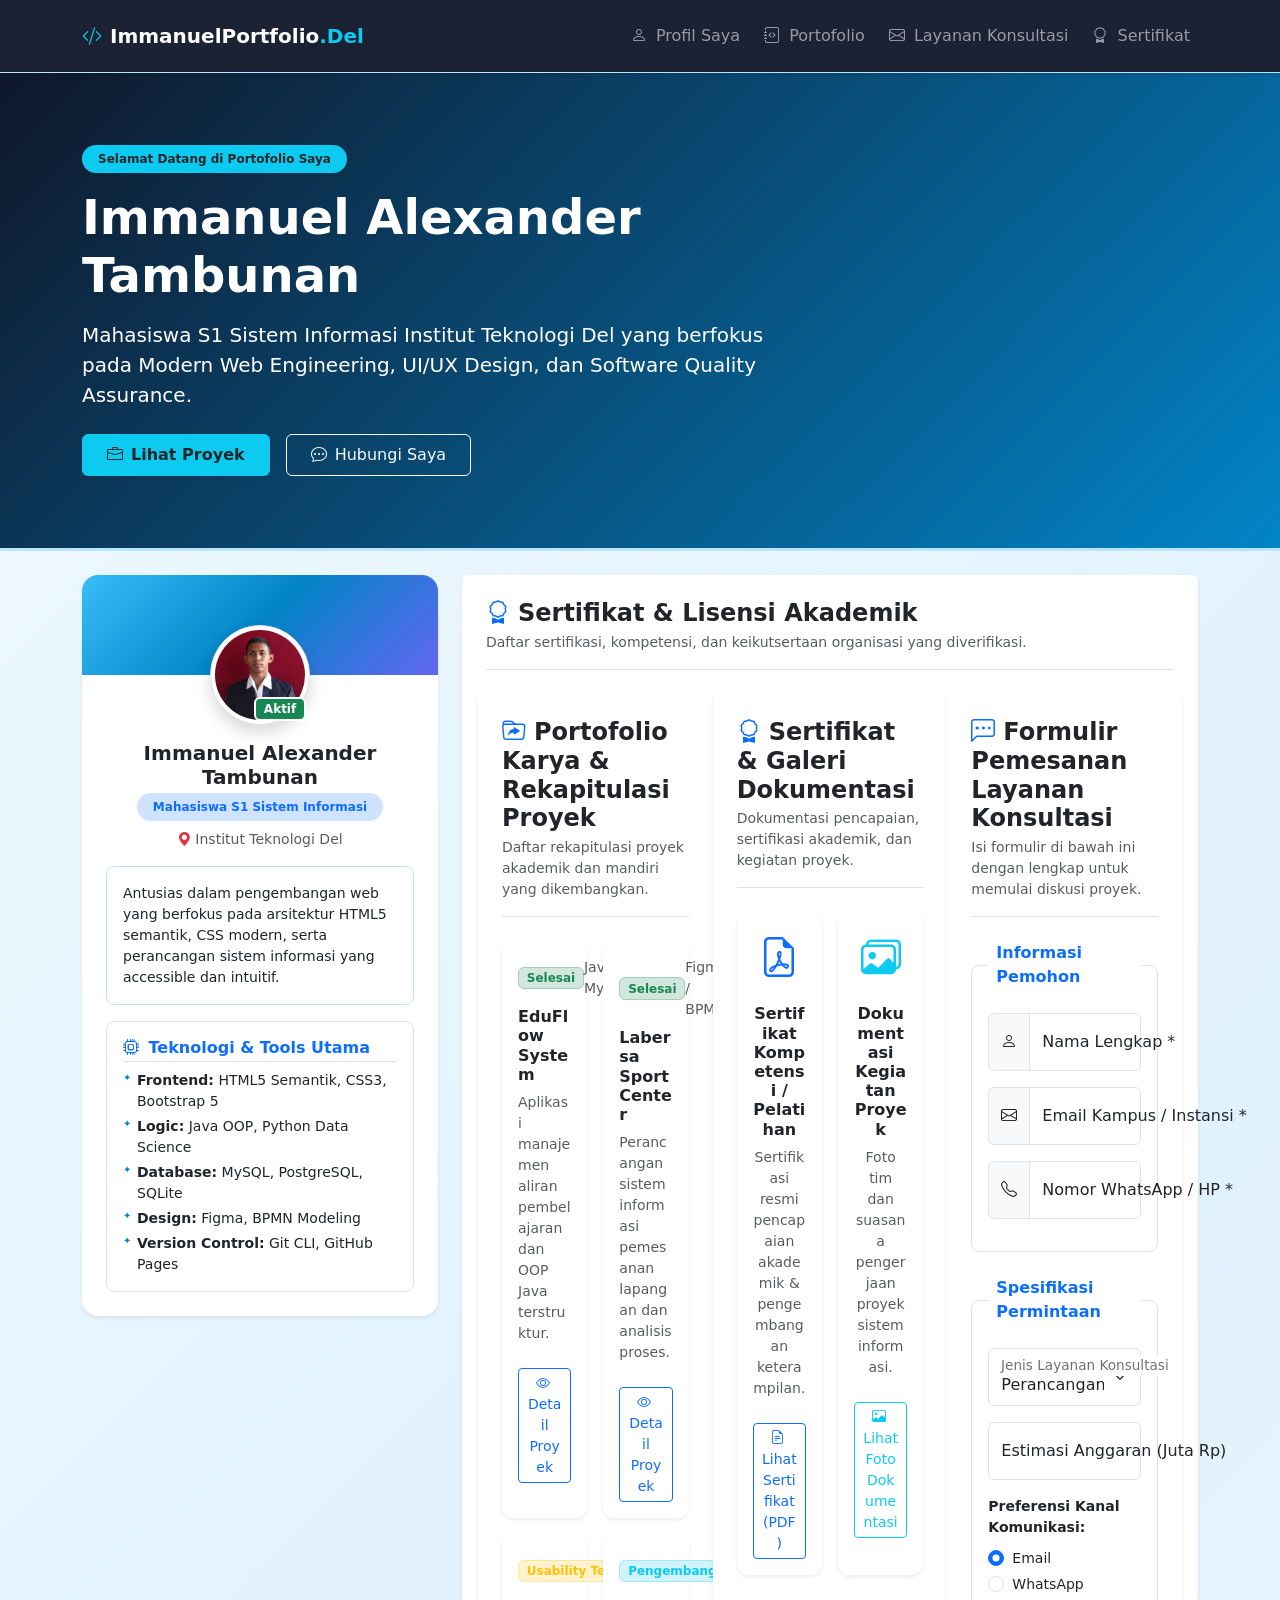
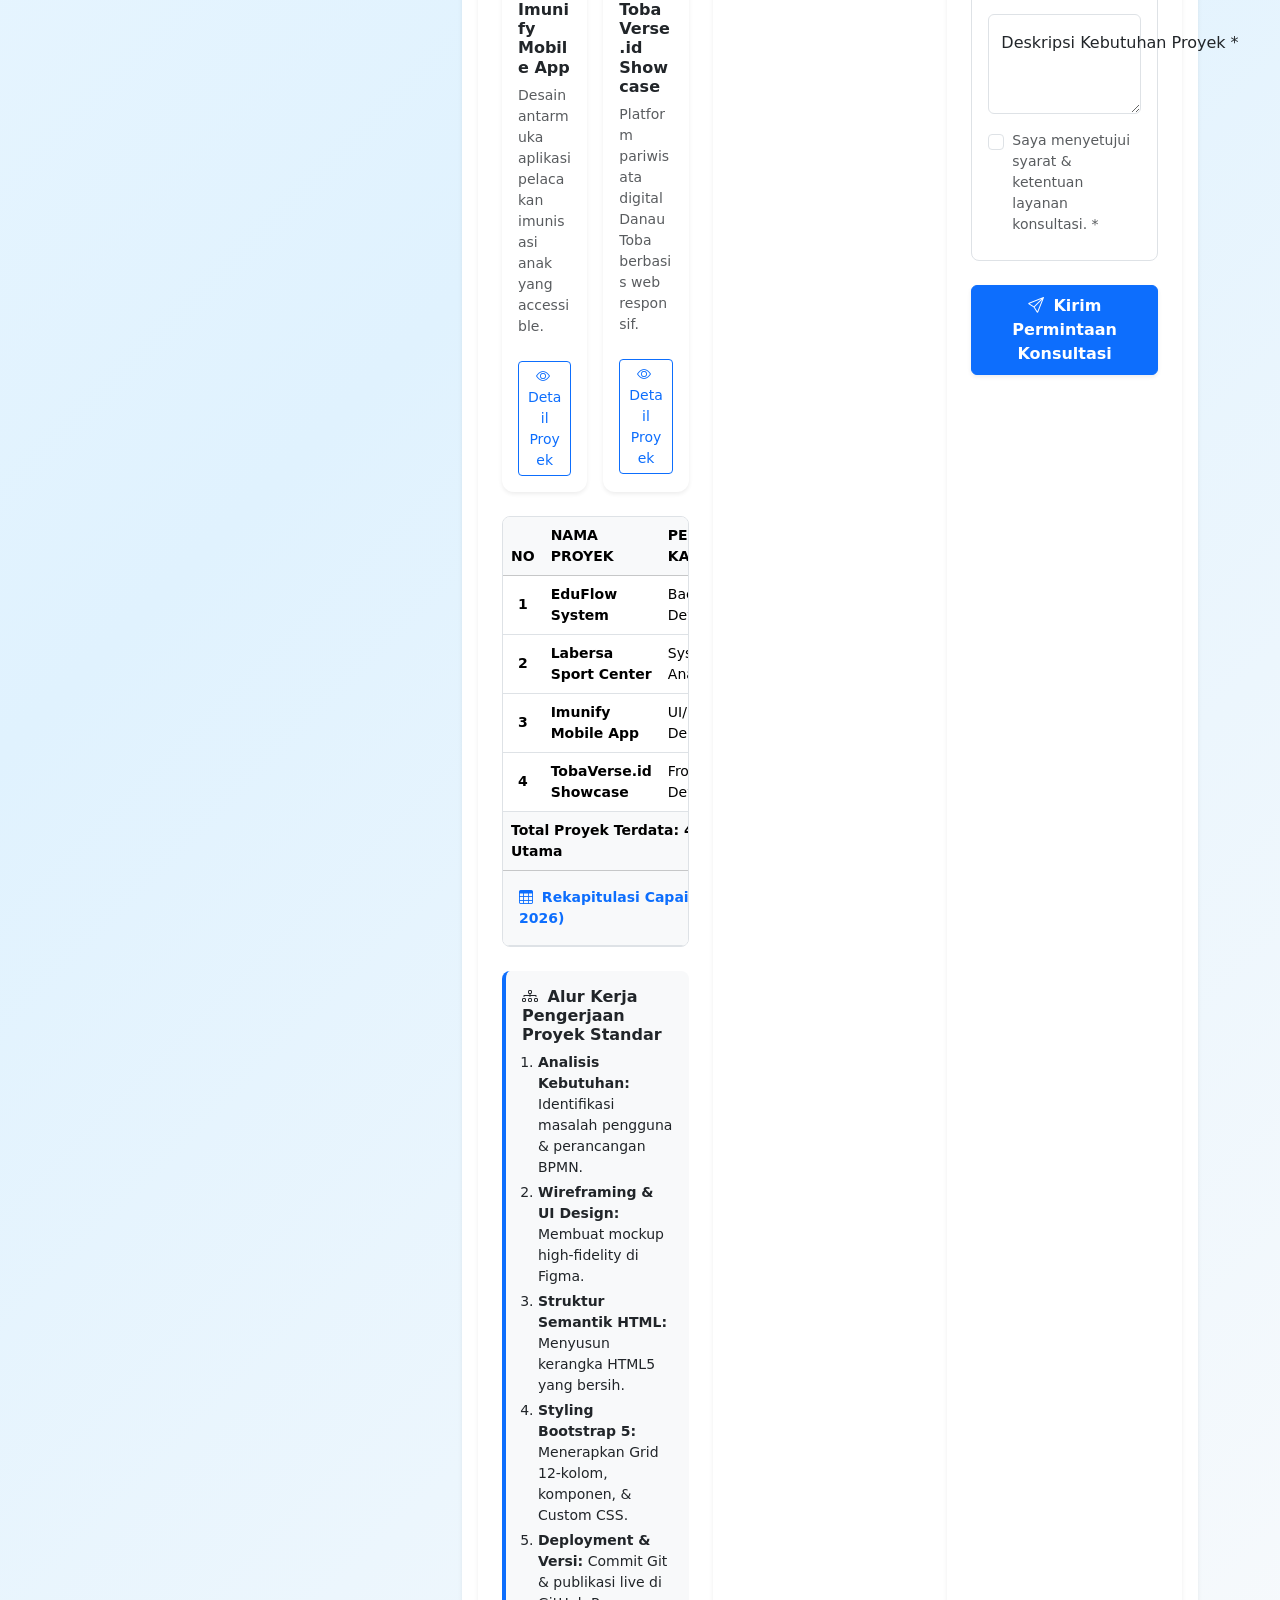
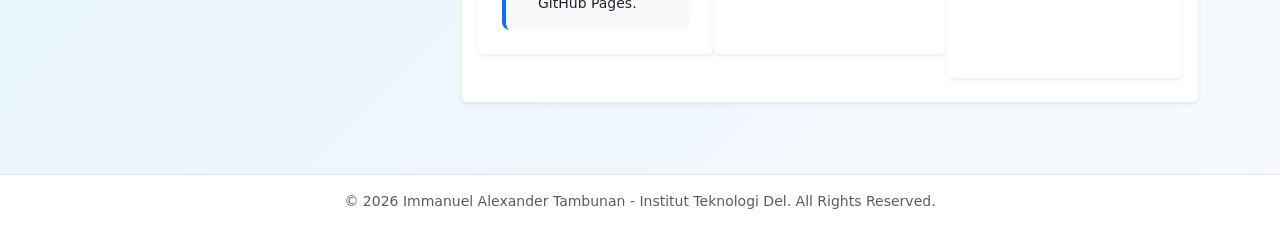
==== commit a6965b53: "push" ====
--- a/tugas/index.html
+++ b/tugas/index.html
@@ -21,7 +21,7 @@
     <nav class="navbar navbar-expand-lg navbar-dark shadow-sm py-3" id="mainNavbar">
       <div class="container">
         <a class="navbar-brand fw-bold" href="#">
-          <i class="bi bi-code-slash text-info me-2"></i>AlexPortfolio<span class="text-info">.Del</span>
+          <i class="bi bi-code-slash text-info me-2"></i>ImmanuelPortfolio<span class="text-info">.Del</span>
         </a>
         <button class="navbar-toggler border-0" type="button" data-bs-toggle="collapse" data-bs-target="#navbarNav" aria-controls="navbarNav" aria-expanded="false" aria-label="Toggle navigation">
           <span class="navbar-toggler-icon"></span>
@@ -31,11 +31,31 @@
             <li class="nav-item"><a class="nav-link active" href="#about"><i class="bi bi-person me-1"></i> Profil Saya</a></li>
             <li class="nav-item"><a class="nav-link" href="#portfolio"><i class="bi bi-journal-code me-1"></i> Portofolio</a></li>
             <li class="nav-item"><a class="nav-link" href="#services"><i class="bi bi-envelope me-1"></i> Layanan Konsultasi</a></li>
+            <li class="nav-item">
+  <a class="nav-link" href="#certificates"><i class="bi bi-award me-1"></i> Sertifikat</a>
+</li>
           </ul>
         </div>
       </div>
     </nav>
   </header>
+
+  <!-- HERO SECTION WITH CALL TO ACTION -->
+  <section class="hero-section py-5 text-white mb-4">
+    <div class="container">
+      <div class="row align-items-center py-4">
+        <div class="col-lg-8">
+          <span class="badge bg-info text-dark fw-bold px-3 py-2 rounded-pill mb-3">Selamat Datang di Portofolio Saya</span>
+          <h1 class="display-5 fw-bold mb-3">Immanuel Alexander Tambunan</h1>
+          <p class="lead mb-4 text-light-50">Mahasiswa S1 Sistem Informasi Institut Teknologi Del yang berfokus pada Modern Web Engineering, UI/UX Design, dan Software Quality Assurance.</p>
+          <div class="d-flex gap-3">
+            <a href="#portfolio" class="btn btn-info fw-bold text-dark px-4 py-2 shadow-sm"><i class="bi bi-briefcase me-2"></i>Lihat Proyek</a>
+            <a href="#services" class="btn btn-outline-light px-4 py-2"><i class="bi bi-chat-dots me-2"></i>Hubungi Saya</a>
+          </div>
+        </div>
+      </div>
+    </div>
+  </section>
 
   <main class="container my-4">
     <div class="row g-4">
@@ -49,19 +69,19 @@
               <img src="../asset/profil.jpg" alt="Foto Profil Immanuel Alexander Tambunan" class="profile-avatar rounded-circle img-thumbnail shadow">
               <span class="status-badge badge bg-success border border-2 border-white position-absolute">Aktif</span>
             </div>
-            <h1 class="h5 fw-bold mb-1 text-dark">Immanuel Alexander Tambunan</h1>
+            <h2 class="h5 fw-bold mb-1 text-dark">Immanuel Alexander Tambunan</h2>
             <span class="badge bg-primary-subtle text-primary fw-semibold rounded-pill px-3 py-2 mb-2">Mahasiswa S1 Sistem Informasi</span>
             <p class="small text-muted mb-3"><i class="bi bi-geo-alt-fill text-danger me-1"></i>Institut Teknologi Del</p>
 
             <p class="small profile-bio text-start p-3 rounded-3 mb-3">
-              Pengembang antarmuka web yang berfokus pada arsitektur HTML5 semantik, CSS modern, serta perancangan sistem informasi yang accessible dan intuitif.
+              Antusias dalam pengembangan web yang berfokus pada arsitektur HTML5 semantik, CSS modern, serta perancangan sistem informasi yang accessible dan intuitif.
             </p>
 
             <!-- TECH STACK LIST (UL) -->
             <div class="profile-skills text-start p-3 rounded-3 border">
-              <h2 class="h6 fw-bold text-primary mb-2 pb-1 border-bottom">
+              <h3 class="h6 fw-bold text-primary mb-2 pb-1 border-bottom">
                 <i class="bi bi-cpu me-1"></i> Teknologi & Tools Utama
-              </h2>
+              </h3>
               <ul class="list-unstyled small mb-0 tech-stack-list">
                 <li class="mb-1"><strong>Frontend:</strong> HTML5 Semantik, CSS3, Bootstrap 5</li>
                 <li class="mb-1"><strong>Logic:</strong> Java OOP, Python Data Science</li>
@@ -74,9 +94,160 @@
         </div>
       </aside>
 
-      <!-- 3. SISI KANAN: MAIN CONTENT (PORTOFOLIO, WORKFLOW & FORM) -->
+      <!-- 3. SISI KANAN: MAIN CONTENT -->
       <div class="col-lg-8 col-md-7">
-        
+        <!-- SECTION: SERTIFIKAT & PENCAPAAN (PDF VIEWER) -->
+<section id="certificates" class="card border-0 shadow-sm p-4 mb-4">
+  <div class="border-bottom pb-3 mb-4">
+    <h2 class="h4 fw-bold text-dark mb-1">
+      <i class="bi bi-award text-primary me-2"></i>Sertifikat & Lisensi Akademik
+    </h2>
+    <p class="text-muted small mb-0">Daftar sertifikasi, kompetensi, dan keikutsertaan organisasi yang diverifikasi.</p>
+  </div>
+
+  <div class="row row-cols-1 row-cols-md-3 g-3">
+    
+<!-- Modal Sertifikat 1 -->
+<div class="modal fade" id="modalCert1" tabindex="-1" aria-labelledby="modalCert1Label" aria-hidden="true">
+  <div class="modal-dialog modal-lg modal-dialog-centered">
+    <div class="modal-content border-0 shadow">
+      <div class="modal-header bg-primary text-white">
+        <h2 class="modal-title fs-5 fw-bold" id="modalCert1Label">
+          <i class="bi bi-file-earmark-pdf me-2"></i>Sertifikat Immanuel Tambunan
+        </h2>
+        <button type="button" class="btn-close btn-close-white" data-bs-dismiss="modal" aria-label="Close"></button>
+      </div>
+      <div class="modal-body p-0" style="height: 520px;">
+        <iframe src="../asset/Immanuel Tambunan.pdf" width="100%" height="100%" style="border: none;"></iframe>
+      </div>
+      <div class="modal-footer">
+        <a href="../asset/Immanuel Tambunan.pdf" target="_blank" class="btn btn-sm btn-outline-primary">
+          <i class="bi bi-download me-1"></i> Unduh PDF
+        </a>
+        <button type="button" class="btn btn-sm btn-secondary" data-bs-dismiss="modal">Tutup</button>
+      </div>
+    </div>
+  </div>
+</div>
+
+<!-- Modal Sertifikat 2 -->
+<div class="modal fade" id="modalCert2" tabindex="-1" aria-labelledby="modalCert2Label" aria-hidden="true">
+  <div class="modal-dialog modal-lg modal-dialog-centered">
+    <div class="modal-content border-0 shadow">
+      <div class="modal-header bg-primary text-white">
+        <h2 class="modal-title fs-5 fw-bold" id="modalCert2Label">
+          <i class="bi bi-file-earmark-pdf me-2"></i>Sertifikat Pesparawi Nasional
+        </h2>
+        <button type="button" class="btn-close btn-close-white" data-bs-dismiss="modal" aria-label="Close"></button>
+      </div>
+      <div class="modal-body p-0" style="height: 520px;">
+        <iframe src="../asset/Pesparawi Nasional.pdf" width="100%" height="100%" style="border: none;"></iframe>
+      </div>
+      <div class="modal-footer">
+        <a href="../asset/Pesparawi Nasional.pdf" target="_blank" class="btn btn-sm btn-outline-primary">
+          <i class="bi bi-download me-1"></i> Unduh PDF
+        </a>
+        <button type="button" class="btn btn-sm btn-secondary" data-bs-dismiss="modal">Tutup</button>
+      </div>
+    </div>
+  </div>
+</div>
+
+<!-- Modal Sertifikat 3 -->
+<div class="modal fade" id="modalCert3" tabindex="-1" aria-labelledby="modalCert3Label" aria-hidden="true">
+  <div class="modal-dialog modal-lg modal-dialog-centered">
+    <div class="modal-content border-0 shadow">
+      <div class="modal-header bg-primary text-white">
+        <h2 class="modal-title fs-5 fw-bold" id="modalCert3Label">
+          <i class="bi bi-file-earmark-pdf me-2"></i>Sertifikat Panitia TO Pre-UTBK 2025
+        </h2>
+        <button type="button" class="btn-close btn-close-white" data-bs-dismiss="modal" aria-label="Close"></button>
+      </div>
+      <div class="modal-body p-0" style="height: 520px;">
+        <iframe src="../asset/Sertifikat Panitia TO Pre-UTBK 2025-20_12-11-2025_08.15_signed (1).pdf" width="100%" height="100%" style="border: none;"></iframe>
+      </div>
+      <div class="modal-footer">
+        <a href="../asset/Sertifikat Panitia TO Pre-UTBK 2025-20_12-11-2025_08.15_signed (1).pdf" target="_blank" class="btn btn-sm btn-outline-primary">
+          <i class="bi bi-download me-1"></i> Unduh PDF
+        </a>
+        <button type="button" class="btn btn-sm btn-secondary" data-bs-dismiss="modal">Tutup</button>
+      </div>
+    </div>
+  </div>
+</div>
+
+<!-- ========================================== -->
+<!-- MODAL VIEWER UNTUK 3 SERTIFIKAT PDF       -->
+<!-- ========================================== -->
+
+<!-- Modal Sertifikat 1 -->
+<div class="modal fade" id="modalCert1" tabindex="-1" aria-labelledby="modalCert1Label" aria-hidden="true">
+  <div class="modal-dialog modal-lg modal-dialog-centered">
+    <div class="modal-content border-0 shadow">
+      <div class="modal-header bg-primary text-white">
+        <h2 class="modal-title fs-5 fw-bold" id="modalCert1Label">
+          <i class="bi bi-file-earmark-pdf me-2"></i>Sertifikat Immanuel Tambunan
+        </h2>
+        <button type="button" class="btn-close btn-close-white" data-bs-dismiss="modal" aria-label="Close"></button>
+      </div>
+      <div class="modal-body p-0" style="height: 520px;">
+        <embed src="../asset/Immanuel Tambunan.pdf" type="application/pdf" width="100%" height="100%" />
+      </div>
+      <div class="modal-footer">
+        <a href="../asset/Immanuel Tambunan.pdf" target="_blank" class="btn btn-sm btn-outline-primary">
+          <i class="bi bi-download me-1"></i> Unduh PDF
+        </a>
+        <button type="button" class="btn btn-sm btn-secondary" data-bs-dismiss="modal">Tutup</button>
+      </div>
+    </div>
+  </div>
+</div>
+
+<!-- Modal Sertifikat 2 -->
+<div class="modal fade" id="modalCert2" tabindex="-1" aria-labelledby="modalCert2Label" aria-hidden="true">
+  <div class="modal-dialog modal-lg modal-dialog-centered">
+    <div class="modal-content border-0 shadow">
+      <div class="modal-header bg-primary text-white">
+        <h2 class="modal-title fs-5 fw-bold" id="modalCert2Label">
+          <i class="bi bi-file-earmark-pdf me-2"></i>Sertifikat Pesparawi Nasional
+        </h2>
+        <button type="button" class="btn-close btn-close-white" data-bs-dismiss="modal" aria-label="Close"></button>
+      </div>
+      <div class="modal-body p-0" style="height: 520px;">
+        <embed src="../asset/Pesparawi Nasional (1).pdf" type="application/pdf" width="100%" height="100%" />
+      </div>
+      <div class="modal-footer">
+        <a href="../asset/Pesparawi Nasional (1).pdf" target="_blank" class="btn btn-sm btn-outline-primary">
+          <i class="bi bi-download me-1"></i> Unduh PDF
+        </a>
+        <button type="button" class="btn btn-sm btn-secondary" data-bs-dismiss="modal">Tutup</button>
+      </div>
+    </div>
+  </div>
+</div>
+
+<!-- Modal Sertifikat 3 -->
+<div class="modal fade" id="modalCert3" tabindex="-1" aria-labelledby="modalCert3Label" aria-hidden="true">
+  <div class="modal-dialog modal-lg modal-dialog-centered">
+    <div class="modal-content border-0 shadow">
+      <div class="modal-header bg-primary text-white">
+        <h2 class="modal-title fs-5 fw-bold" id="modalCert3Label">
+          <i class="bi bi-file-earmark-pdf me-2"></i>Sertifikat Panitia TO Pre-UTBK 2025
+        </h2>
+        <button type="button" class="btn-close btn-close-white" data-bs-dismiss="modal" aria-label="Close"></button>
+      </div>
+      <div class="modal-body p-0" style="height: 520px;">
+        <embed src="../asset/Sertifikat Panitia TO Pre-UTBK 2025-20_12-11-2025_08.15_signed (1).pdf" type="application/pdf" width="100%" height="100%" />
+      </div>
+      <div class="modal-footer">
+        <a href="../asset/Sertifikat Panitia TO Pre-UTBK 2025-20_12-11-2025_08.15_signed (1).pdf" target="_blank" class="btn btn-sm btn-outline-primary">
+          <i class="bi bi-download me-1"></i> Unduh PDF
+        </a>
+        <button type="button" class="btn btn-sm btn-secondary" data-bs-dismiss="modal">Tutup</button>
+      </div>
+    </div>
+  </div>
+</div>
         <!-- SECTION 1: PORTOFOLIO GRID CARDS & MODAL TRIGGERS -->
         <section id="portfolio" class="card border-0 shadow-sm p-4 mb-4">
           <div class="border-bottom pb-3 mb-4">
@@ -84,7 +255,7 @@
             <p class="text-muted small mb-0">Daftar rekapitulasi proyek akademik dan mandiri yang dikembangkan.</p>
           </div>
 
-          <!-- GRID 4 CARDS -->
+          <!-- GRID CARDS -->
           <div class="row row-cols-1 row-cols-md-2 g-3 mb-4">
             
             <!-- Card 1 -->
@@ -223,8 +394,103 @@
             </ol>
           </div>
         </section>
-
-        <!-- SECTION 2: MODERN FORMULIR LAYANAN (FLOATING LABELS & VALIDATION) -->
+        <!-- SECTION: GALERI FOTO & PRATINJAU SERTIFIKAT PDF -->
+<section id="certificates" class="card border-0 shadow-sm p-4 mb-4">
+  <div class="border-bottom pb-3 mb-4">
+    <h2 class="h4 fw-bold text-dark mb-1">
+      <i class="bi bi-award text-primary me-2"></i>Sertifikat & Galeri Dokumentasi
+    </h2>
+    <p class="text-muted small mb-0">Dokumentasi pencapaian, sertifikasi akademik, dan kegiatan proyek.</p>
+  </div>
+
+  <div class="row row-cols-1 row-cols-md-2 g-3">
+    
+    <!-- Kartu Sertifikat 1 (Format PDF Viewer) -->
+    <div class="col">
+      <div class="card h-100 border-0 shadow-sm project-card">
+        <div class="card-body text-center p-3">
+          <div class="certificate-icon mb-3 text-primary">
+            <i class="bi bi-file-earmark-pdf fs-1"></i>
+          </div>
+          <h3 class="h6 card-title fw-bold">Sertifikat Kompetensi / Pelatihan</h3>
+          <p class="card-text small text-muted">Sertifikasi resmi pencapaian akademik & pengembangan keterampilan.</p>
+          <button class="btn btn-sm btn-outline-primary w-100 mt-2" data-bs-toggle="modal" data-bs-target="#modalCert1">
+            <i class="bi bi-file-earmark-text me-1"></i> Lihat Sertifikat (PDF)
+          </button>
+        </div>
+      </div>
+    </div>
+
+    <!-- Kartu Foto Dokumentasi Proyek -->
+    <div class="col">
+      <div class="card h-100 border-0 shadow-sm project-card">
+        <div class="card-body text-center p-3">
+          <div class="certificate-icon mb-3 text-info">
+            <i class="bi bi-images fs-1"></i>
+          </div>
+          <h3 class="h6 card-title fw-bold">Dokumentasi Kegiatan Proyek</h3>
+          <p class="card-text small text-muted">Foto tim dan suasana pengerjaan proyek sistem informasi.</p>
+          <button class="btn btn-sm btn-outline-info w-100 mt-2" data-bs-toggle="modal" data-bs-target="#modalPhoto1">
+            <i class="bi bi-image me-1"></i> Lihat Foto Dokumentasi
+          </button>
+        </div>
+      </div>
+    </div>
+
+  </div>
+</section>
+
+<!-- ========================================== -->
+<!-- MODAL VIEWER PDF SERTIFIKAT & FOTO        -->
+<!-- ========================================== -->
+
+<!-- Modal PDF Sertifikat -->
+<div class="modal fade" id="modalCert1" tabindex="-1" aria-labelledby="modalCert1Label" aria-hidden="true">
+  <div class="modal-dialog modal-lg modal-dialog-centered">
+    <div class="modal-content border-0 shadow">
+      <div class="modal-header bg-primary text-white">
+        <h2 class="modal-title fs-5 fw-bold" id="modalCert1Label">
+          <i class="bi bi-file-earmark-pdf me-2"></i>Pratinjau Sertifikat PDF
+        </h2>
+        <button type="button" class="btn-close btn-close-white" data-bs-dismiss="modal" aria-label="Close"></button>
+      </div>
+      <div class="modal-body p-0" style="height: 500px;">
+        <!-- Sesuaikan src dengan lokasi file sertifikat PDF kamu -->
+        <embed src="../asset/sertifikat.pdf" type="application/pdf" width="100%" height="100%" />
+      </div>
+      <div class="modal-footer">
+        <a href="../asset/sertifikat.pdf" target="_blank" class="btn btn-sm btn-outline-primary">
+          <i class="bi bi-download me-1"></i> Unduh PDF
+        </a>
+        <button type="button" class="btn btn-sm btn-secondary" data-bs-dismiss="modal">Tutup</button>
+      </div>
+    </div>
+  </div>
+</div>
+
+<!-- Modal Foto Dokumentasi -->
+<div class="modal fade" id="modalPhoto1" tabindex="-1" aria-labelledby="modalPhoto1Label" aria-hidden="true">
+  <div class="modal-dialog modal-dialog-centered modal-lg">
+    <div class="modal-content border-0 shadow">
+      <div class="modal-header bg-info text-white">
+        <h2 class="modal-title fs-5 fw-bold" id="modalPhoto1Label">
+          <i class="bi bi-image me-2"></i>Foto Dokumentasi Proyek
+        </h2>
+        <button type="button" class="btn-close btn-close-white" data-bs-dismiss="modal" aria-label="Close"></button>
+      </div>
+      <div class="modal-body text-center p-3">
+        <!-- Sesuaikan src dengan lokasi foto kamu -->
+        <img src="../asset/dokumentasi.jpg" alt="Foto Dokumentasi Proyek" class="img-fluid rounded shadow-sm mb-2">
+        <p class="small text-muted mb-0">Dokumentasi pengerjaan proyek sistem informasi di Institut Teknologi Del.</p>
+      </div>
+      <div class="modal-footer">
+        <button type="button" class="btn btn-sm btn-secondary" data-bs-dismiss="modal">Tutup</button>
+      </div>
+    </div>
+  </div>
+</div>
+
+        <!-- SECTION 2: MODERN FORMULIR LAYANAN -->
         <section id="services" class="card border-0 shadow-sm p-4">
           <div class="border-bottom pb-3 mb-4">
             <h2 class="h4 fw-bold text-dark mb-1"><i class="bi bi-chat-left-dots text-primary me-2"></i>Formulir Pemesanan Layanan Konsultasi</h2>
@@ -235,7 +501,6 @@
             <fieldset class="border p-3 rounded-3 mb-4">
               <legend class="float-none w-auto px-2 fs-6 fw-bold text-primary">Informasi Pemohon</legend>
 
-              <!-- Input Group dengan Icon + Floating Label -->
               <div class="input-group mb-3">
                 <span class="input-group-text"><i class="bi bi-person"></i></span>
                 <div class="form-floating flex-grow-1">
@@ -325,14 +590,14 @@
     <div class="modal-dialog modal-dialog-centered">
       <div class="modal-content border-0 shadow">
         <div class="modal-header bg-primary text-white">
-          <h1 class="modal-title fs-5 fw-bold" id="modalProject1Label"><i class="bi bi-info-circle me-2"></i>Detail EduFlow System</h1>
+          <h2 class="modal-title fs-5 fw-bold" id="modalProject1Label"><i class="bi bi-info-circle me-2"></i>Detail EduFlow System</h2>
           <button type="button" class="btn-close btn-close-white" data-bs-dismiss="modal" aria-label="Close"></button>
         </div>
         <div class="modal-body">
           <p class="small text-muted mb-2"><strong>Kategori:</strong> Backend Development | <strong>Status:</strong> Completed</p>
           <p class="small">Sistem manajemen alur pengerjaan tugas dan presensi berbasis Java Object-Oriented Programming yang terintegrasi dengan database MySQL.</p>
           <hr>
-          <h2 class="h6 fw-bold">Fitur Utama:</h2>
+          <h3 class="h6 fw-bold">Fitur Utama:</h3>
           <ul class="small ps-3 mb-0">
             <li>Otentikasi multi-user (Dosen & Mahasiswa)</li>
             <li>Manajemen histori pengumpulan tugas</li>
@@ -351,14 +616,14 @@
     <div class="modal-dialog modal-dialog-centered">
       <div class="modal-content border-0 shadow">
         <div class="modal-header bg-primary text-white">
-          <h1 class="modal-title fs-5 fw-bold" id="modalProject2Label"><i class="bi bi-info-circle me-2"></i>Detail Labersa Sport Center</h1>
+          <h2 class="modal-title fs-5 fw-bold" id="modalProject2Label"><i class="bi bi-info-circle me-2"></i>Detail Labersa Sport Center</h2>
           <button type="button" class="btn-close btn-close-white" data-bs-dismiss="modal" aria-label="Close"></button>
         </div>
         <div class="modal-body">
           <p class="small text-muted mb-2"><strong>Kategori:</strong> System Analysis & Database Design | <strong>Status:</strong> Completed</p>
           <p class="small">Perancangan arsitektur sistem informasi pemesanan sarana olahraga mencakup perancangan BPMN, Diagram Konteks, DFD, dan Physical Data Model.</p>
           <hr>
-          <h2 class="h6 fw-bold">Deliverables:</h2>
+          <h3 class="h6 fw-bold">Deliverables:</h3>
           <ul class="small ps-3 mb-0">
             <li>Pemodelan Proses Bisnis BPMN 2.0</li>
             <li>Perancangan Skema Database PostgreSQL</li>
@@ -379,7 +644,7 @@
     </div>
   </footer>
 
-  <!-- Bootstrap 5.3.3 JS Bundle CDN (Wajib untuk Navbar Toggle & Modal) -->
+  <!-- Bootstrap 5.3.3 JS Bundle CDN -->
   <script src="https://cdn.jsdelivr.net/npm/bootstrap@5.3.3/dist/js/bootstrap.bundle.min.js"></script>
 
   <!-- Script Form Validation Bootstrap -->
--- a/tugas/style.css
+++ b/tugas/style.css
@@ -2,7 +2,7 @@
    CUSTOM CSS OVERRIDES & VARIABLES (THEMING)
    ========================================== */
 
-/* 1. MENDIFINISIKAN 7 CSS CUSTOM PROPERTIES (VARIABEL) ON :ROOT */
+/* 1. MENDIFINISIKAN 7 CSS CUSTOM PROPERTIES ON :ROOT */
 :root {
   --primary-brand: #0284c7;        /* Sky Blue Accent */
   --primary-hover: #0369a1;        /* Darker Blue Hover */
@@ -27,7 +27,13 @@
   border-bottom: 1px solid var(--border-accent);
 }
 
-/* 4. PROFILE SIDEBAR OVERRIDES */
+/* 4. HERO SECTION STYLING */
+.hero-section {
+  background: linear-gradient(135deg, #0f172a 0%, #0284c7 100%);
+  border-bottom: 3px solid var(--border-accent);
+}
+
+/* 5. PROFILE SIDEBAR OVERRIDES */
 .profile-card {
   border-radius: var(--card-radius);
   border: 1px solid var(--border-accent);
@@ -68,7 +74,7 @@
   border: 1px solid var(--border-accent);
 }
 
-/* 5. PROJECT CARDS HOVER MICRO-INTERACTION */
+/* 6. PROJECT CARDS HOVER MICRO-INTERACTION */
 .project-card {
   border-radius: 12px;
   border: 1px solid #e2e8f0;
@@ -81,13 +87,13 @@
   border-color: var(--primary-brand);
 }
 
-/* 6. FORM FLOATING & VALIDATION FOCUS RING */
+/* 7. FORM FLOATING & VALIDATION FOCUS RING */
 .form-control:focus, .form-select:focus {
   border-color: var(--primary-brand);
   box-shadow: 0 0 0 0.25rem rgba(2, 132, 199, 0.2);
 }
 
-/* 7. TECH STACK LIST BULLET CUSTOMIZATION */
+/* 8. TECH STACK LIST BULLET CUSTOMIZATION */
 .tech-stack-list li {
   position: relative;
   padding-left: 14px;
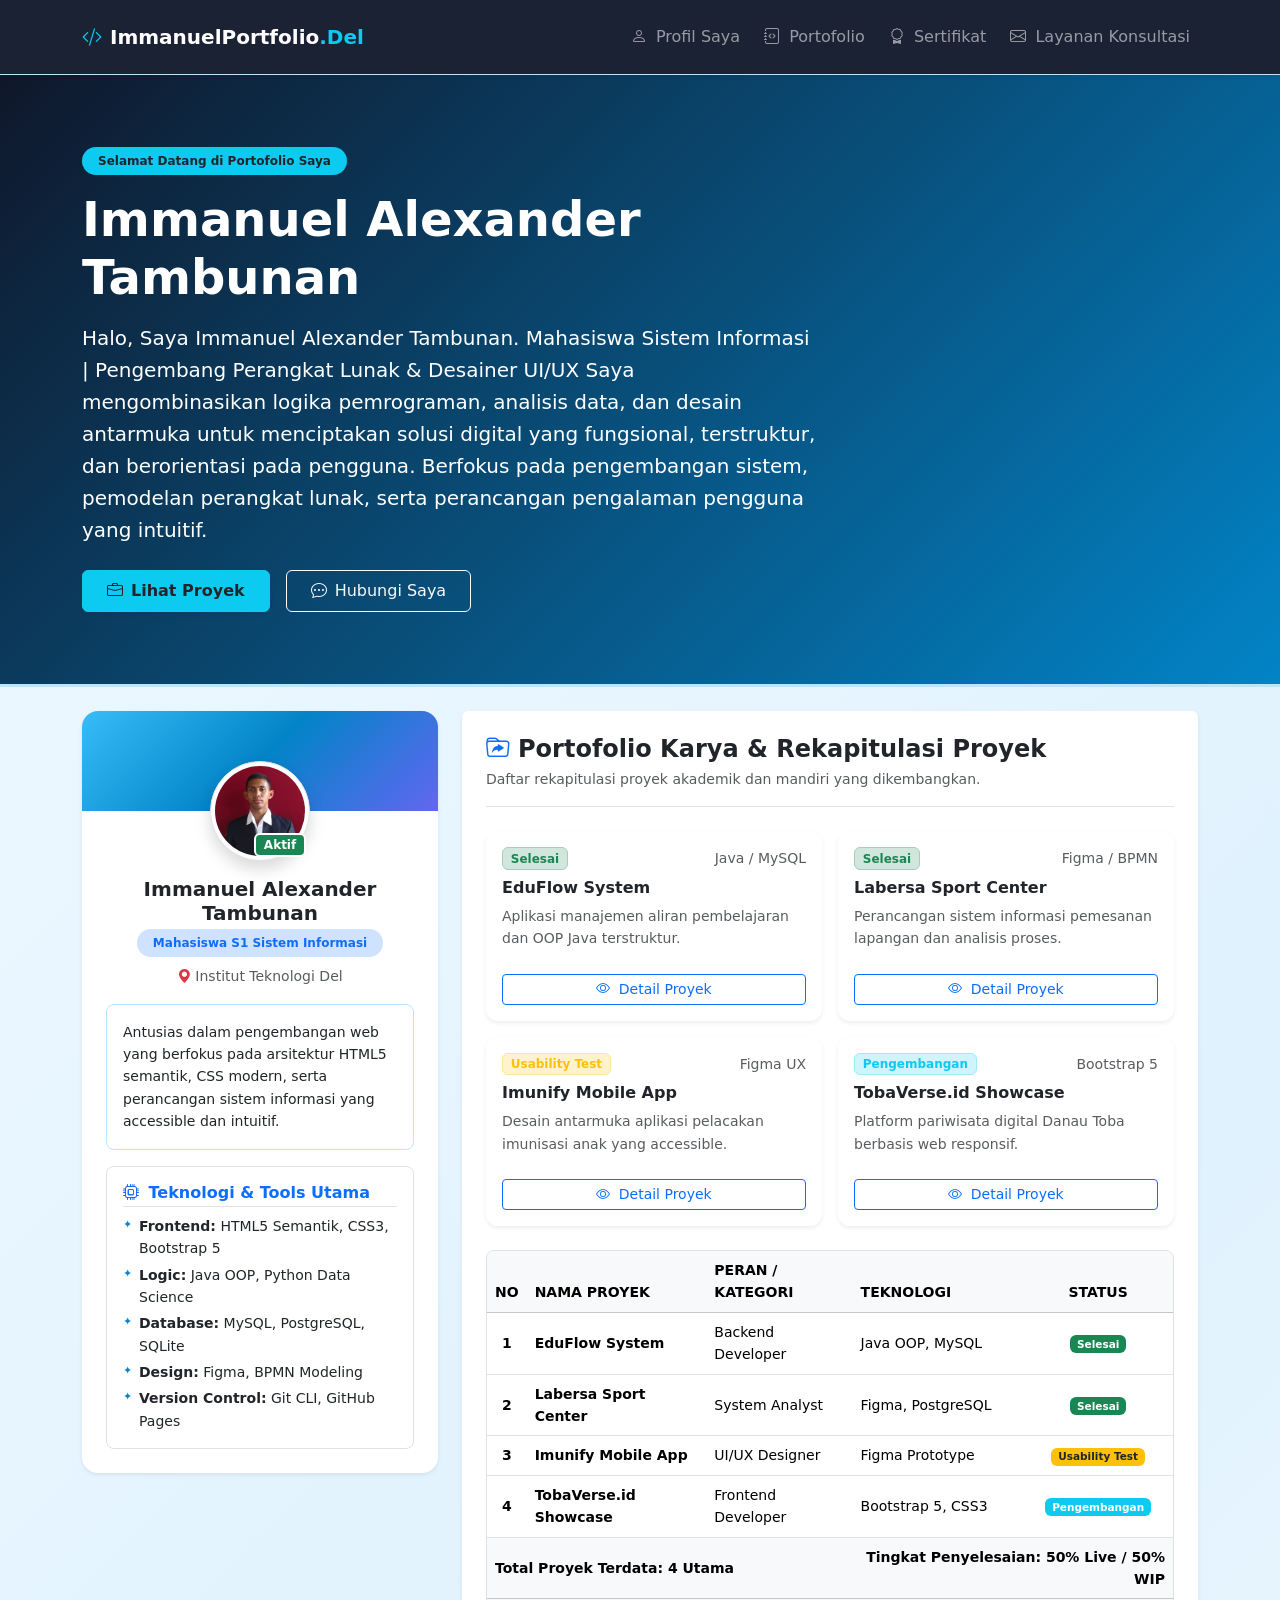
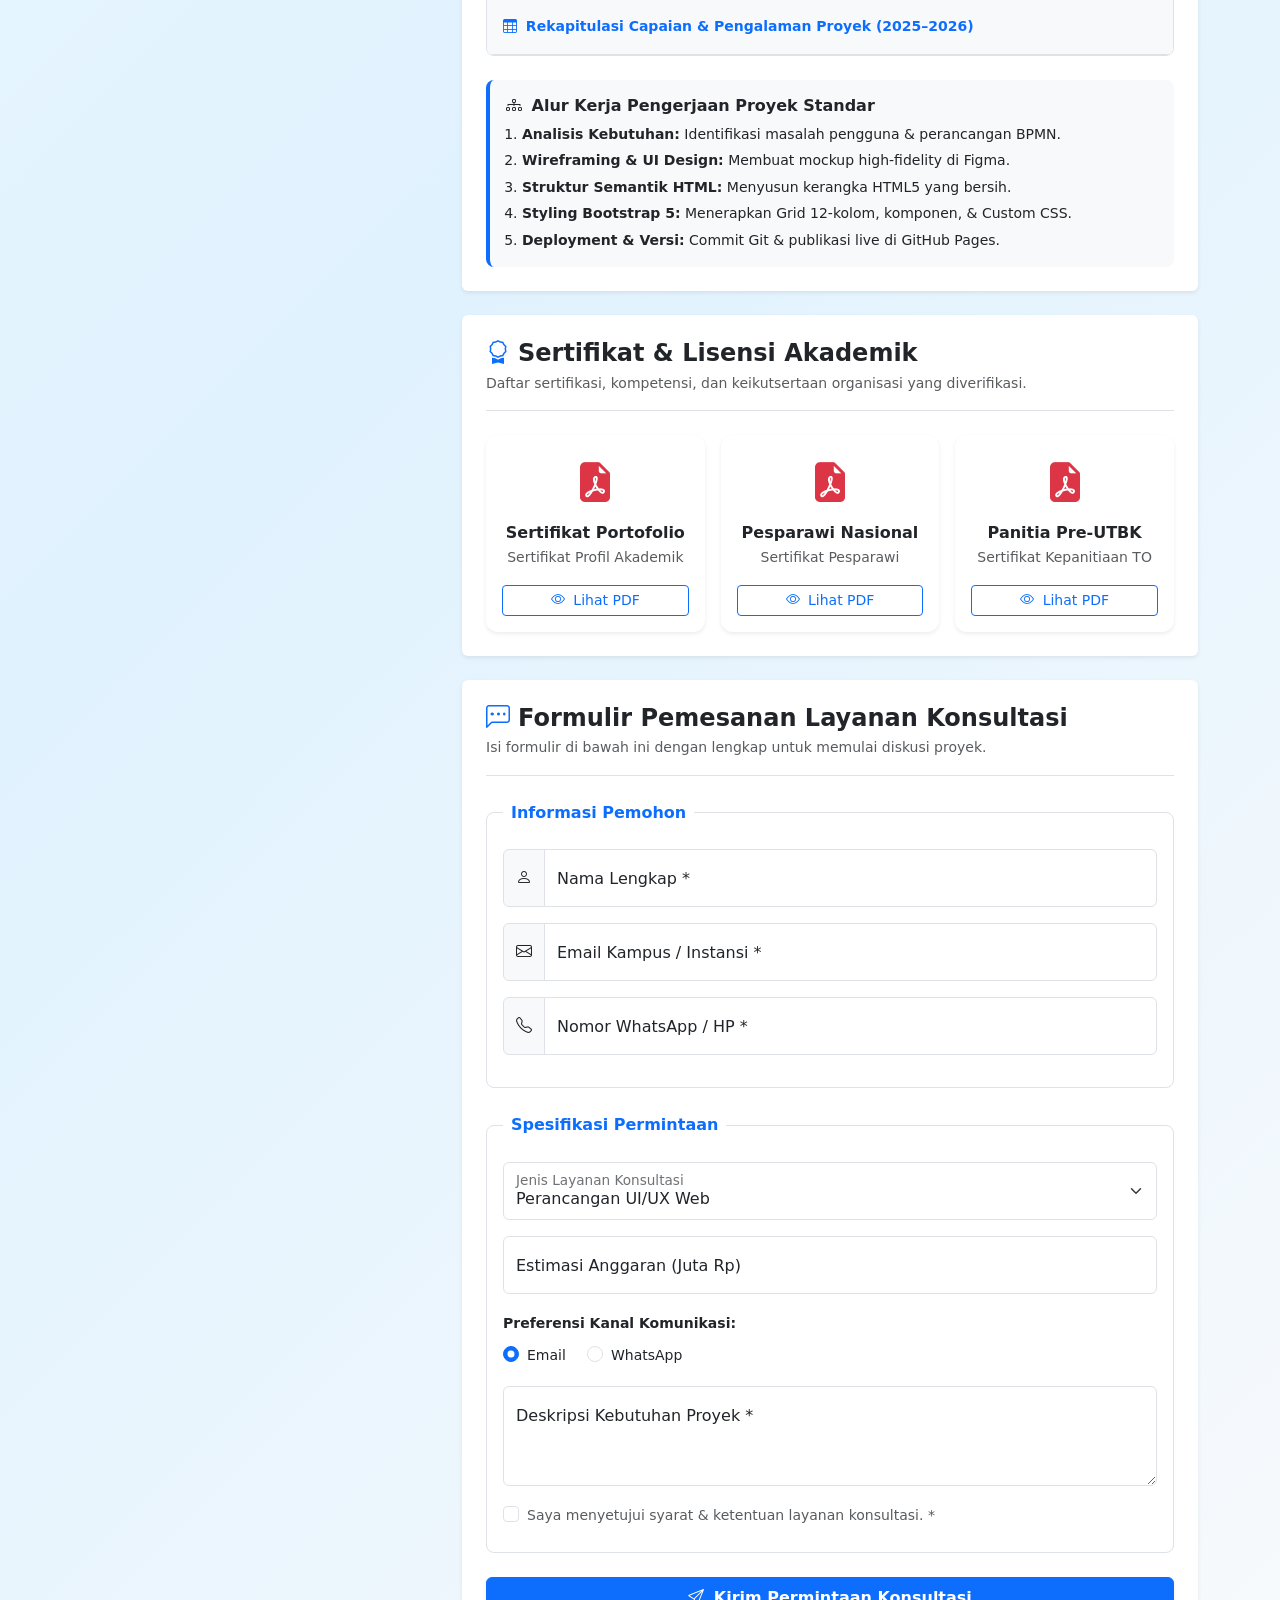
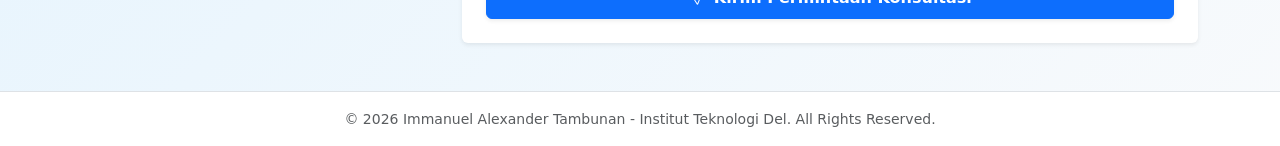
==== commit b9ce5930: "push" ====
--- a/tugas/index.html
+++ b/tugas/index.html
@@ -11,12 +11,12 @@
   <!-- Bootstrap Icons CDN -->
   <link rel="stylesheet" href="https://cdn.jsdelivr.net/npm/bootstrap-icons@1.11.3/font/bootstrap-icons.min.css">
   
-  <!-- Custom CSS Overrides (Dimuat SETELAH Bootstrap) -->
+  <!-- Custom CSS Overrides -->
   <link rel="stylesheet" href="style.css">
 </head>
 <body data-bs-spy="scroll" data-bs-target="#mainNavbar">
 
-  <!-- 1. RESPONSIVE NAVBAR WITH COLLAPSE TOGGLE -->
+  <!-- 1. RESPONSIVE NAVBAR -->
   <header class="sticky-top">
     <nav class="navbar navbar-expand-lg navbar-dark shadow-sm py-3" id="mainNavbar">
       <div class="container">
@@ -30,10 +30,8 @@
           <ul class="navbar-nav ms-auto gap-lg-2">
             <li class="nav-item"><a class="nav-link active" href="#about"><i class="bi bi-person me-1"></i> Profil Saya</a></li>
             <li class="nav-item"><a class="nav-link" href="#portfolio"><i class="bi bi-journal-code me-1"></i> Portofolio</a></li>
+            <li class="nav-item"><a class="nav-link" href="#certificates"><i class="bi bi-award me-1"></i> Sertifikat</a></li>
             <li class="nav-item"><a class="nav-link" href="#services"><i class="bi bi-envelope me-1"></i> Layanan Konsultasi</a></li>
-            <li class="nav-item">
-  <a class="nav-link" href="#certificates"><i class="bi bi-award me-1"></i> Sertifikat</a>
-</li>
           </ul>
         </div>
       </div>
@@ -47,7 +45,11 @@
         <div class="col-lg-8">
           <span class="badge bg-info text-dark fw-bold px-3 py-2 rounded-pill mb-3">Selamat Datang di Portofolio Saya</span>
           <h1 class="display-5 fw-bold mb-3">Immanuel Alexander Tambunan</h1>
-          <p class="lead mb-4 text-light-50">Mahasiswa S1 Sistem Informasi Institut Teknologi Del yang berfokus pada Modern Web Engineering, UI/UX Design, dan Software Quality Assurance.</p>
+          <p class="lead mb-4 text-light-50">Halo, Saya Immanuel Alexander Tambunan.
+
+Mahasiswa Sistem Informasi | Pengembang Perangkat Lunak & Desainer UI/UX
+
+Saya mengombinasikan logika pemrograman, analisis data, dan desain antarmuka untuk menciptakan solusi digital yang fungsional, terstruktur, dan berorientasi pada pengguna. Berfokus pada pengembangan sistem, pemodelan perangkat lunak, serta perancangan pengalaman pengguna yang intuitif.</p>
           <div class="d-flex gap-3">
             <a href="#portfolio" class="btn btn-info fw-bold text-dark px-4 py-2 shadow-sm"><i class="bi bi-briefcase me-2"></i>Lihat Proyek</a>
             <a href="#services" class="btn btn-outline-light px-4 py-2"><i class="bi bi-chat-dots me-2"></i>Hubungi Saya</a>
@@ -96,158 +98,7 @@
 
       <!-- 3. SISI KANAN: MAIN CONTENT -->
       <div class="col-lg-8 col-md-7">
-        <!-- SECTION: SERTIFIKAT & PENCAPAAN (PDF VIEWER) -->
-<section id="certificates" class="card border-0 shadow-sm p-4 mb-4">
-  <div class="border-bottom pb-3 mb-4">
-    <h2 class="h4 fw-bold text-dark mb-1">
-      <i class="bi bi-award text-primary me-2"></i>Sertifikat & Lisensi Akademik
-    </h2>
-    <p class="text-muted small mb-0">Daftar sertifikasi, kompetensi, dan keikutsertaan organisasi yang diverifikasi.</p>
-  </div>
-
-  <div class="row row-cols-1 row-cols-md-3 g-3">
-    
-<!-- Modal Sertifikat 1 -->
-<div class="modal fade" id="modalCert1" tabindex="-1" aria-labelledby="modalCert1Label" aria-hidden="true">
-  <div class="modal-dialog modal-lg modal-dialog-centered">
-    <div class="modal-content border-0 shadow">
-      <div class="modal-header bg-primary text-white">
-        <h2 class="modal-title fs-5 fw-bold" id="modalCert1Label">
-          <i class="bi bi-file-earmark-pdf me-2"></i>Sertifikat Immanuel Tambunan
-        </h2>
-        <button type="button" class="btn-close btn-close-white" data-bs-dismiss="modal" aria-label="Close"></button>
-      </div>
-      <div class="modal-body p-0" style="height: 520px;">
-        <iframe src="../asset/Immanuel Tambunan.pdf" width="100%" height="100%" style="border: none;"></iframe>
-      </div>
-      <div class="modal-footer">
-        <a href="../asset/Immanuel Tambunan.pdf" target="_blank" class="btn btn-sm btn-outline-primary">
-          <i class="bi bi-download me-1"></i> Unduh PDF
-        </a>
-        <button type="button" class="btn btn-sm btn-secondary" data-bs-dismiss="modal">Tutup</button>
-      </div>
-    </div>
-  </div>
-</div>
-
-<!-- Modal Sertifikat 2 -->
-<div class="modal fade" id="modalCert2" tabindex="-1" aria-labelledby="modalCert2Label" aria-hidden="true">
-  <div class="modal-dialog modal-lg modal-dialog-centered">
-    <div class="modal-content border-0 shadow">
-      <div class="modal-header bg-primary text-white">
-        <h2 class="modal-title fs-5 fw-bold" id="modalCert2Label">
-          <i class="bi bi-file-earmark-pdf me-2"></i>Sertifikat Pesparawi Nasional
-        </h2>
-        <button type="button" class="btn-close btn-close-white" data-bs-dismiss="modal" aria-label="Close"></button>
-      </div>
-      <div class="modal-body p-0" style="height: 520px;">
-        <iframe src="../asset/Pesparawi Nasional.pdf" width="100%" height="100%" style="border: none;"></iframe>
-      </div>
-      <div class="modal-footer">
-        <a href="../asset/Pesparawi Nasional.pdf" target="_blank" class="btn btn-sm btn-outline-primary">
-          <i class="bi bi-download me-1"></i> Unduh PDF
-        </a>
-        <button type="button" class="btn btn-sm btn-secondary" data-bs-dismiss="modal">Tutup</button>
-      </div>
-    </div>
-  </div>
-</div>
-
-<!-- Modal Sertifikat 3 -->
-<div class="modal fade" id="modalCert3" tabindex="-1" aria-labelledby="modalCert3Label" aria-hidden="true">
-  <div class="modal-dialog modal-lg modal-dialog-centered">
-    <div class="modal-content border-0 shadow">
-      <div class="modal-header bg-primary text-white">
-        <h2 class="modal-title fs-5 fw-bold" id="modalCert3Label">
-          <i class="bi bi-file-earmark-pdf me-2"></i>Sertifikat Panitia TO Pre-UTBK 2025
-        </h2>
-        <button type="button" class="btn-close btn-close-white" data-bs-dismiss="modal" aria-label="Close"></button>
-      </div>
-      <div class="modal-body p-0" style="height: 520px;">
-        <iframe src="../asset/Sertifikat Panitia TO Pre-UTBK 2025-20_12-11-2025_08.15_signed (1).pdf" width="100%" height="100%" style="border: none;"></iframe>
-      </div>
-      <div class="modal-footer">
-        <a href="../asset/Sertifikat Panitia TO Pre-UTBK 2025-20_12-11-2025_08.15_signed (1).pdf" target="_blank" class="btn btn-sm btn-outline-primary">
-          <i class="bi bi-download me-1"></i> Unduh PDF
-        </a>
-        <button type="button" class="btn btn-sm btn-secondary" data-bs-dismiss="modal">Tutup</button>
-      </div>
-    </div>
-  </div>
-</div>
-
-<!-- ========================================== -->
-<!-- MODAL VIEWER UNTUK 3 SERTIFIKAT PDF       -->
-<!-- ========================================== -->
-
-<!-- Modal Sertifikat 1 -->
-<div class="modal fade" id="modalCert1" tabindex="-1" aria-labelledby="modalCert1Label" aria-hidden="true">
-  <div class="modal-dialog modal-lg modal-dialog-centered">
-    <div class="modal-content border-0 shadow">
-      <div class="modal-header bg-primary text-white">
-        <h2 class="modal-title fs-5 fw-bold" id="modalCert1Label">
-          <i class="bi bi-file-earmark-pdf me-2"></i>Sertifikat Immanuel Tambunan
-        </h2>
-        <button type="button" class="btn-close btn-close-white" data-bs-dismiss="modal" aria-label="Close"></button>
-      </div>
-      <div class="modal-body p-0" style="height: 520px;">
-        <embed src="../asset/Immanuel Tambunan.pdf" type="application/pdf" width="100%" height="100%" />
-      </div>
-      <div class="modal-footer">
-        <a href="../asset/Immanuel Tambunan.pdf" target="_blank" class="btn btn-sm btn-outline-primary">
-          <i class="bi bi-download me-1"></i> Unduh PDF
-        </a>
-        <button type="button" class="btn btn-sm btn-secondary" data-bs-dismiss="modal">Tutup</button>
-      </div>
-    </div>
-  </div>
-</div>
-
-<!-- Modal Sertifikat 2 -->
-<div class="modal fade" id="modalCert2" tabindex="-1" aria-labelledby="modalCert2Label" aria-hidden="true">
-  <div class="modal-dialog modal-lg modal-dialog-centered">
-    <div class="modal-content border-0 shadow">
-      <div class="modal-header bg-primary text-white">
-        <h2 class="modal-title fs-5 fw-bold" id="modalCert2Label">
-          <i class="bi bi-file-earmark-pdf me-2"></i>Sertifikat Pesparawi Nasional
-        </h2>
-        <button type="button" class="btn-close btn-close-white" data-bs-dismiss="modal" aria-label="Close"></button>
-      </div>
-      <div class="modal-body p-0" style="height: 520px;">
-        <embed src="../asset/Pesparawi Nasional (1).pdf" type="application/pdf" width="100%" height="100%" />
-      </div>
-      <div class="modal-footer">
-        <a href="../asset/Pesparawi Nasional (1).pdf" target="_blank" class="btn btn-sm btn-outline-primary">
-          <i class="bi bi-download me-1"></i> Unduh PDF
-        </a>
-        <button type="button" class="btn btn-sm btn-secondary" data-bs-dismiss="modal">Tutup</button>
-      </div>
-    </div>
-  </div>
-</div>
-
-<!-- Modal Sertifikat 3 -->
-<div class="modal fade" id="modalCert3" tabindex="-1" aria-labelledby="modalCert3Label" aria-hidden="true">
-  <div class="modal-dialog modal-lg modal-dialog-centered">
-    <div class="modal-content border-0 shadow">
-      <div class="modal-header bg-primary text-white">
-        <h2 class="modal-title fs-5 fw-bold" id="modalCert3Label">
-          <i class="bi bi-file-earmark-pdf me-2"></i>Sertifikat Panitia TO Pre-UTBK 2025
-        </h2>
-        <button type="button" class="btn-close btn-close-white" data-bs-dismiss="modal" aria-label="Close"></button>
-      </div>
-      <div class="modal-body p-0" style="height: 520px;">
-        <embed src="../asset/Sertifikat Panitia TO Pre-UTBK 2025-20_12-11-2025_08.15_signed (1).pdf" type="application/pdf" width="100%" height="100%" />
-      </div>
-      <div class="modal-footer">
-        <a href="../asset/Sertifikat Panitia TO Pre-UTBK 2025-20_12-11-2025_08.15_signed (1).pdf" target="_blank" class="btn btn-sm btn-outline-primary">
-          <i class="bi bi-download me-1"></i> Unduh PDF
-        </a>
-        <button type="button" class="btn btn-sm btn-secondary" data-bs-dismiss="modal">Tutup</button>
-      </div>
-    </div>
-  </div>
-</div>
+        
         <!-- SECTION 1: PORTOFOLIO GRID CARDS & MODAL TRIGGERS -->
         <section id="portfolio" class="card border-0 shadow-sm p-4 mb-4">
           <div class="border-bottom pb-3 mb-4">
@@ -258,7 +109,6 @@
           <!-- GRID CARDS -->
           <div class="row row-cols-1 row-cols-md-2 g-3 mb-4">
             
-            <!-- Card 1 -->
             <div class="col">
               <div class="card h-100 border-0 shadow-sm project-card">
                 <div class="card-body">
@@ -275,7 +125,6 @@
               </div>
             </div>
 
-            <!-- Card 2 -->
             <div class="col">
               <div class="card h-100 border-0 shadow-sm project-card">
                 <div class="card-body">
@@ -292,7 +141,6 @@
               </div>
             </div>
 
-            <!-- Card 3 -->
             <div class="col">
               <div class="card h-100 border-0 shadow-sm project-card">
                 <div class="card-body">
@@ -309,7 +157,6 @@
               </div>
             </div>
 
-            <!-- Card 4 -->
             <div class="col">
               <div class="card h-100 border-0 shadow-sm project-card">
                 <div class="card-body">
@@ -394,103 +241,61 @@
             </ol>
           </div>
         </section>
-        <!-- SECTION: GALERI FOTO & PRATINJAU SERTIFIKAT PDF -->
-<section id="certificates" class="card border-0 shadow-sm p-4 mb-4">
-  <div class="border-bottom pb-3 mb-4">
-    <h2 class="h4 fw-bold text-dark mb-1">
-      <i class="bi bi-award text-primary me-2"></i>Sertifikat & Galeri Dokumentasi
-    </h2>
-    <p class="text-muted small mb-0">Dokumentasi pencapaian, sertifikasi akademik, dan kegiatan proyek.</p>
-  </div>
-
-  <div class="row row-cols-1 row-cols-md-2 g-3">
-    
-    <!-- Kartu Sertifikat 1 (Format PDF Viewer) -->
-    <div class="col">
-      <div class="card h-100 border-0 shadow-sm project-card">
-        <div class="card-body text-center p-3">
-          <div class="certificate-icon mb-3 text-primary">
-            <i class="bi bi-file-earmark-pdf fs-1"></i>
-          </div>
-          <h3 class="h6 card-title fw-bold">Sertifikat Kompetensi / Pelatihan</h3>
-          <p class="card-text small text-muted">Sertifikasi resmi pencapaian akademik & pengembangan keterampilan.</p>
-          <button class="btn btn-sm btn-outline-primary w-100 mt-2" data-bs-toggle="modal" data-bs-target="#modalCert1">
-            <i class="bi bi-file-earmark-text me-1"></i> Lihat Sertifikat (PDF)
-          </button>
-        </div>
-      </div>
-    </div>
-
-    <!-- Kartu Foto Dokumentasi Proyek -->
-    <div class="col">
-      <div class="card h-100 border-0 shadow-sm project-card">
-        <div class="card-body text-center p-3">
-          <div class="certificate-icon mb-3 text-info">
-            <i class="bi bi-images fs-1"></i>
-          </div>
-          <h3 class="h6 card-title fw-bold">Dokumentasi Kegiatan Proyek</h3>
-          <p class="card-text small text-muted">Foto tim dan suasana pengerjaan proyek sistem informasi.</p>
-          <button class="btn btn-sm btn-outline-info w-100 mt-2" data-bs-toggle="modal" data-bs-target="#modalPhoto1">
-            <i class="bi bi-image me-1"></i> Lihat Foto Dokumentasi
-          </button>
-        </div>
-      </div>
-    </div>
-
-  </div>
-</section>
-
-<!-- ========================================== -->
-<!-- MODAL VIEWER PDF SERTIFIKAT & FOTO        -->
-<!-- ========================================== -->
-
-<!-- Modal PDF Sertifikat -->
-<div class="modal fade" id="modalCert1" tabindex="-1" aria-labelledby="modalCert1Label" aria-hidden="true">
-  <div class="modal-dialog modal-lg modal-dialog-centered">
-    <div class="modal-content border-0 shadow">
-      <div class="modal-header bg-primary text-white">
-        <h2 class="modal-title fs-5 fw-bold" id="modalCert1Label">
-          <i class="bi bi-file-earmark-pdf me-2"></i>Pratinjau Sertifikat PDF
-        </h2>
-        <button type="button" class="btn-close btn-close-white" data-bs-dismiss="modal" aria-label="Close"></button>
-      </div>
-      <div class="modal-body p-0" style="height: 500px;">
-        <!-- Sesuaikan src dengan lokasi file sertifikat PDF kamu -->
-        <embed src="../asset/sertifikat.pdf" type="application/pdf" width="100%" height="100%" />
-      </div>
-      <div class="modal-footer">
-        <a href="../asset/sertifikat.pdf" target="_blank" class="btn btn-sm btn-outline-primary">
-          <i class="bi bi-download me-1"></i> Unduh PDF
-        </a>
-        <button type="button" class="btn btn-sm btn-secondary" data-bs-dismiss="modal">Tutup</button>
-      </div>
-    </div>
-  </div>
-</div>
-
-<!-- Modal Foto Dokumentasi -->
-<div class="modal fade" id="modalPhoto1" tabindex="-1" aria-labelledby="modalPhoto1Label" aria-hidden="true">
-  <div class="modal-dialog modal-dialog-centered modal-lg">
-    <div class="modal-content border-0 shadow">
-      <div class="modal-header bg-info text-white">
-        <h2 class="modal-title fs-5 fw-bold" id="modalPhoto1Label">
-          <i class="bi bi-image me-2"></i>Foto Dokumentasi Proyek
-        </h2>
-        <button type="button" class="btn-close btn-close-white" data-bs-dismiss="modal" aria-label="Close"></button>
-      </div>
-      <div class="modal-body text-center p-3">
-        <!-- Sesuaikan src dengan lokasi foto kamu -->
-        <img src="../asset/dokumentasi.jpg" alt="Foto Dokumentasi Proyek" class="img-fluid rounded shadow-sm mb-2">
-        <p class="small text-muted mb-0">Dokumentasi pengerjaan proyek sistem informasi di Institut Teknologi Del.</p>
-      </div>
-      <div class="modal-footer">
-        <button type="button" class="btn btn-sm btn-secondary" data-bs-dismiss="modal">Tutup</button>
-      </div>
-    </div>
-  </div>
-</div>
-
-        <!-- SECTION 2: MODERN FORMULIR LAYANAN -->
+
+        <!-- SECTION 2: SERTIFIKAT & LISENSI AKADEMIK -->
+        <section id="certificates" class="card border-0 shadow-sm p-4 mb-4">
+          <div class="border-bottom pb-3 mb-4">
+            <h2 class="h4 fw-bold text-dark mb-1">
+              <i class="bi bi-award text-primary me-2"></i>Sertifikat & Lisensi Akademik
+            </h2>
+            <p class="text-muted small mb-0">Daftar sertifikasi, kompetensi, dan keikutsertaan organisasi yang diverifikasi.</p>
+          </div>
+
+          <div class="row row-cols-1 row-cols-md-3 g-3">
+            
+            <div class="col">
+              <div class="card h-100 border-0 shadow-sm project-card text-center p-3">
+                <div class="certificate-icon mb-2 text-danger">
+                  <i class="bi bi-file-earmark-pdf-fill fs-1"></i>
+                </div>
+                <h3 class="h6 card-title fw-bold mb-1">Sertifikat Portofolio</h3>
+                <p class="card-text small text-muted mb-3">Sertifikat Profil Akademik</p>
+                <button type="button" class="btn btn-sm btn-outline-primary w-100 mt-auto" data-bs-toggle="modal" data-bs-target="#modalCert1">
+                  <i class="bi bi-eye me-1"></i> Lihat PDF
+                </button>
+              </div>
+            </div>
+
+            <div class="col">
+              <div class="card h-100 border-0 shadow-sm project-card text-center p-3">
+                <div class="certificate-icon mb-2 text-danger">
+                  <i class="bi bi-file-earmark-pdf-fill fs-1"></i>
+                </div>
+                <h3 class="h6 card-title fw-bold mb-1">Pesparawi Nasional</h3>
+                <p class="card-text small text-muted mb-3">Sertifikat Pesparawi</p>
+                <button type="button" class="btn btn-sm btn-outline-primary w-100 mt-auto" data-bs-toggle="modal" data-bs-target="#modalCert2">
+                  <i class="bi bi-eye me-1"></i> Lihat PDF
+                </button>
+              </div>
+            </div>
+
+            <div class="col">
+              <div class="card h-100 border-0 shadow-sm project-card text-center p-3">
+                <div class="certificate-icon mb-2 text-danger">
+                  <i class="bi bi-file-earmark-pdf-fill fs-1"></i>
+                </div>
+                <h3 class="h6 card-title fw-bold mb-1">Panitia Pre-UTBK</h3>
+                <p class="card-text small text-muted mb-3">Sertifikat Kepanitiaan TO</p>
+                <button type="button" class="btn btn-sm btn-outline-primary w-100 mt-auto" data-bs-toggle="modal" data-bs-target="#modalCert3">
+                  <i class="bi bi-eye me-1"></i> Lihat PDF
+                </button>
+              </div>
+            </div>
+
+          </div>
+        </section>
+
+        <!-- SECTION 3: MODERN FORMULIR LAYANAN -->
         <section id="services" class="card border-0 shadow-sm p-4">
           <div class="border-bottom pb-3 mb-4">
             <h2 class="h4 fw-bold text-dark mb-1"><i class="bi bi-chat-left-dots text-primary me-2"></i>Formulir Pemesanan Layanan Konsultasi</h2>
@@ -585,7 +390,18 @@
     </div>
   </main>
 
-  <!-- MODAL DIALOG DETAIL PROYEK 1 -->
+  <!-- FOOTER SEMANTIK -->
+  <footer class="bg-white border-top py-3 mt-5 text-center">
+    <div class="container">
+      <p class="small text-muted mb-0">&copy; 2026 Immanuel Alexander Tambunan - Institut Teknologi Del. All Rights Reserved.</p>
+    </div>
+  </footer>
+
+  <!-- ================================================================= -->
+  <!-- MODAL DIALOG (DILETAKKAN DI LUAR MAIN / DI ATAS TAG BODY)        -->
+  <!-- ================================================================= -->
+
+  <!-- Modal Detail Proyek 1 -->
   <div class="modal fade" id="modalProject1" tabindex="-1" aria-labelledby="modalProject1Label" aria-hidden="true">
     <div class="modal-dialog modal-dialog-centered">
       <div class="modal-content border-0 shadow">
@@ -596,13 +412,6 @@
         <div class="modal-body">
           <p class="small text-muted mb-2"><strong>Kategori:</strong> Backend Development | <strong>Status:</strong> Completed</p>
           <p class="small">Sistem manajemen alur pengerjaan tugas dan presensi berbasis Java Object-Oriented Programming yang terintegrasi dengan database MySQL.</p>
-          <hr>
-          <h3 class="h6 fw-bold">Fitur Utama:</h3>
-          <ul class="small ps-3 mb-0">
-            <li>Otentikasi multi-user (Dosen & Mahasiswa)</li>
-            <li>Manajemen histori pengumpulan tugas</li>
-            <li>Konektivitas JDBC dengan MySQL Driver</li>
-          </ul>
         </div>
         <div class="modal-footer">
           <button type="button" class="btn btn-sm btn-secondary" data-bs-dismiss="modal">Tutup</button>
@@ -611,7 +420,7 @@
     </div>
   </div>
 
-  <!-- MODAL DIALOG DETAIL PROYEK 2 -->
+  <!-- Modal Detail Proyek 2 -->
   <div class="modal fade" id="modalProject2" tabindex="-1" aria-labelledby="modalProject2Label" aria-hidden="true">
     <div class="modal-dialog modal-dialog-centered">
       <div class="modal-content border-0 shadow">
@@ -620,15 +429,8 @@
           <button type="button" class="btn-close btn-close-white" data-bs-dismiss="modal" aria-label="Close"></button>
         </div>
         <div class="modal-body">
-          <p class="small text-muted mb-2"><strong>Kategori:</strong> System Analysis & Database Design | <strong>Status:</strong> Completed</p>
-          <p class="small">Perancangan arsitektur sistem informasi pemesanan sarana olahraga mencakup perancangan BPMN, Diagram Konteks, DFD, dan Physical Data Model.</p>
-          <hr>
-          <h3 class="h6 fw-bold">Deliverables:</h3>
-          <ul class="small ps-3 mb-0">
-            <li>Pemodelan Proses Bisnis BPMN 2.0</li>
-            <li>Perancangan Skema Database PostgreSQL</li>
-            <li>Prototipe Interaktif UI/UX Figma</li>
-          </ul>
+          <p class="small text-muted mb-2"><strong>Kategori:</strong> System Analysis | <strong>Status:</strong> Completed</p>
+          <p class="small">Perancangan arsitektur sistem informasi pemesanan sarana olahraga mencakup perancangan BPMN, DFD, dan database PostgreSQL.</p>
         </div>
         <div class="modal-footer">
           <button type="button" class="btn btn-sm btn-secondary" data-bs-dismiss="modal">Tutup</button>
@@ -637,12 +439,74 @@
     </div>
   </div>
 
-  <!-- FOOTER SEMANTIK -->
-  <footer class="bg-white border-top py-3 mt-5 text-center">
-    <div class="container">
-      <p class="small text-muted mb-0">&copy; 2026 Immanuel Alexander Tambunan - Institut Teknologi Del. All Rights Reserved.</p>
-    </div>
-  </footer>
+  <!-- Modal Sertifikat 1 -->
+  <div class="modal fade" id="modalCert1" tabindex="-1" aria-labelledby="modalCert1Label" aria-hidden="true">
+    <div class="modal-dialog modal-lg modal-dialog-centered">
+      <div class="modal-content border-0 shadow">
+        <div class="modal-header bg-primary text-white">
+          <h2 class="modal-title fs-5 fw-bold" id="modalCert1Label">
+            <i class="bi bi-file-earmark-pdf me-2"></i>Sertifikat Immanuel Tambunan
+          </h2>
+          <button type="button" class="btn-close btn-close-white" data-bs-dismiss="modal" aria-label="Close"></button>
+        </div>
+        <div class="modal-body p-0" style="height: 520px;">
+          <iframe src="../asset/Immanuel Tambunan.pdf" width="100%" height="100%" style="border: none;"></iframe>
+        </div>
+        <div class="modal-footer">
+          <a href="../asset/Immanuel Tambunan.pdf" target="_blank" class="btn btn-sm btn-outline-primary">
+            <i class="bi bi-download me-1"></i> Unduh PDF
+          </a>
+          <button type="button" class="btn btn-sm btn-secondary" data-bs-dismiss="modal">Tutup</button>
+        </div>
+      </div>
+    </div>
+  </div>
+
+  <!-- Modal Sertifikat 2 -->
+  <div class="modal fade" id="modalCert2" tabindex="-1" aria-labelledby="modalCert2Label" aria-hidden="true">
+    <div class="modal-dialog modal-lg modal-dialog-centered">
+      <div class="modal-content border-0 shadow">
+        <div class="modal-header bg-primary text-white">
+          <h2 class="modal-title fs-5 fw-bold" id="modalCert2Label">
+            <i class="bi bi-file-earmark-pdf me-2"></i>Sertifikat Pesparawi Nasional
+          </h2>
+          <button type="button" class="btn-close btn-close-white" data-bs-dismiss="modal" aria-label="Close"></button>
+        </div>
+        <div class="modal-body p-0" style="height: 520px;">
+          <iframe src="../asset/Pesparawi Nasional.pdf" width="100%" height="100%" style="border: none;"></iframe>
+        </div>
+        <div class="modal-footer">
+          <a href="../asset/Pesparawi Nasional.pdf" target="_blank" class="btn btn-sm btn-outline-primary">
+            <i class="bi bi-download me-1"></i> Unduh PDF
+          </a>
+          <button type="button" class="btn btn-sm btn-secondary" data-bs-dismiss="modal">Tutup</button>
+        </div>
+      </div>
+    </div>
+  </div>
+
+  <!-- Modal Sertifikat 3 -->
+  <div class="modal fade" id="modalCert3" tabindex="-1" aria-labelledby="modalCert3Label" aria-hidden="true">
+    <div class="modal-dialog modal-lg modal-dialog-centered">
+      <div class="modal-content border-0 shadow">
+        <div class="modal-header bg-primary text-white">
+          <h2 class="modal-title fs-5 fw-bold" id="modalCert3Label">
+            <i class="bi bi-file-earmark-pdf me-2"></i>Sertifikat Panitia TO Pre-UTBK 2025
+          </h2>
+          <button type="button" class="btn-close btn-close-white" data-bs-dismiss="modal" aria-label="Close"></button>
+        </div>
+        <div class="modal-body p-0" style="height: 520px;">
+          <iframe src="../asset/Sertifikat Panitia TO Pre-UTBK 2025-20_12-11-2025_08.15_signed (1).pdf" width="100%" height="100%" style="border: none;"></iframe>
+        </div>
+        <div class="modal-footer">
+          <a href="../asset/Sertifikat Panitia TO Pre-UTBK 2025-20_12-11-2025_08.15_signed (1).pdf" target="_blank" class="btn btn-sm btn-outline-primary">
+            <i class="bi bi-download me-1"></i> Unduh PDF
+          </a>
+          <button type="button" class="btn btn-sm btn-secondary" data-bs-dismiss="modal">Tutup</button>
+        </div>
+      </div>
+    </div>
+  </div>
 
   <!-- Bootstrap 5.3.3 JS Bundle CDN -->
   <script src="https://cdn.jsdelivr.net/npm/bootstrap@5.3.3/dist/js/bootstrap.bundle.min.js"></script>
